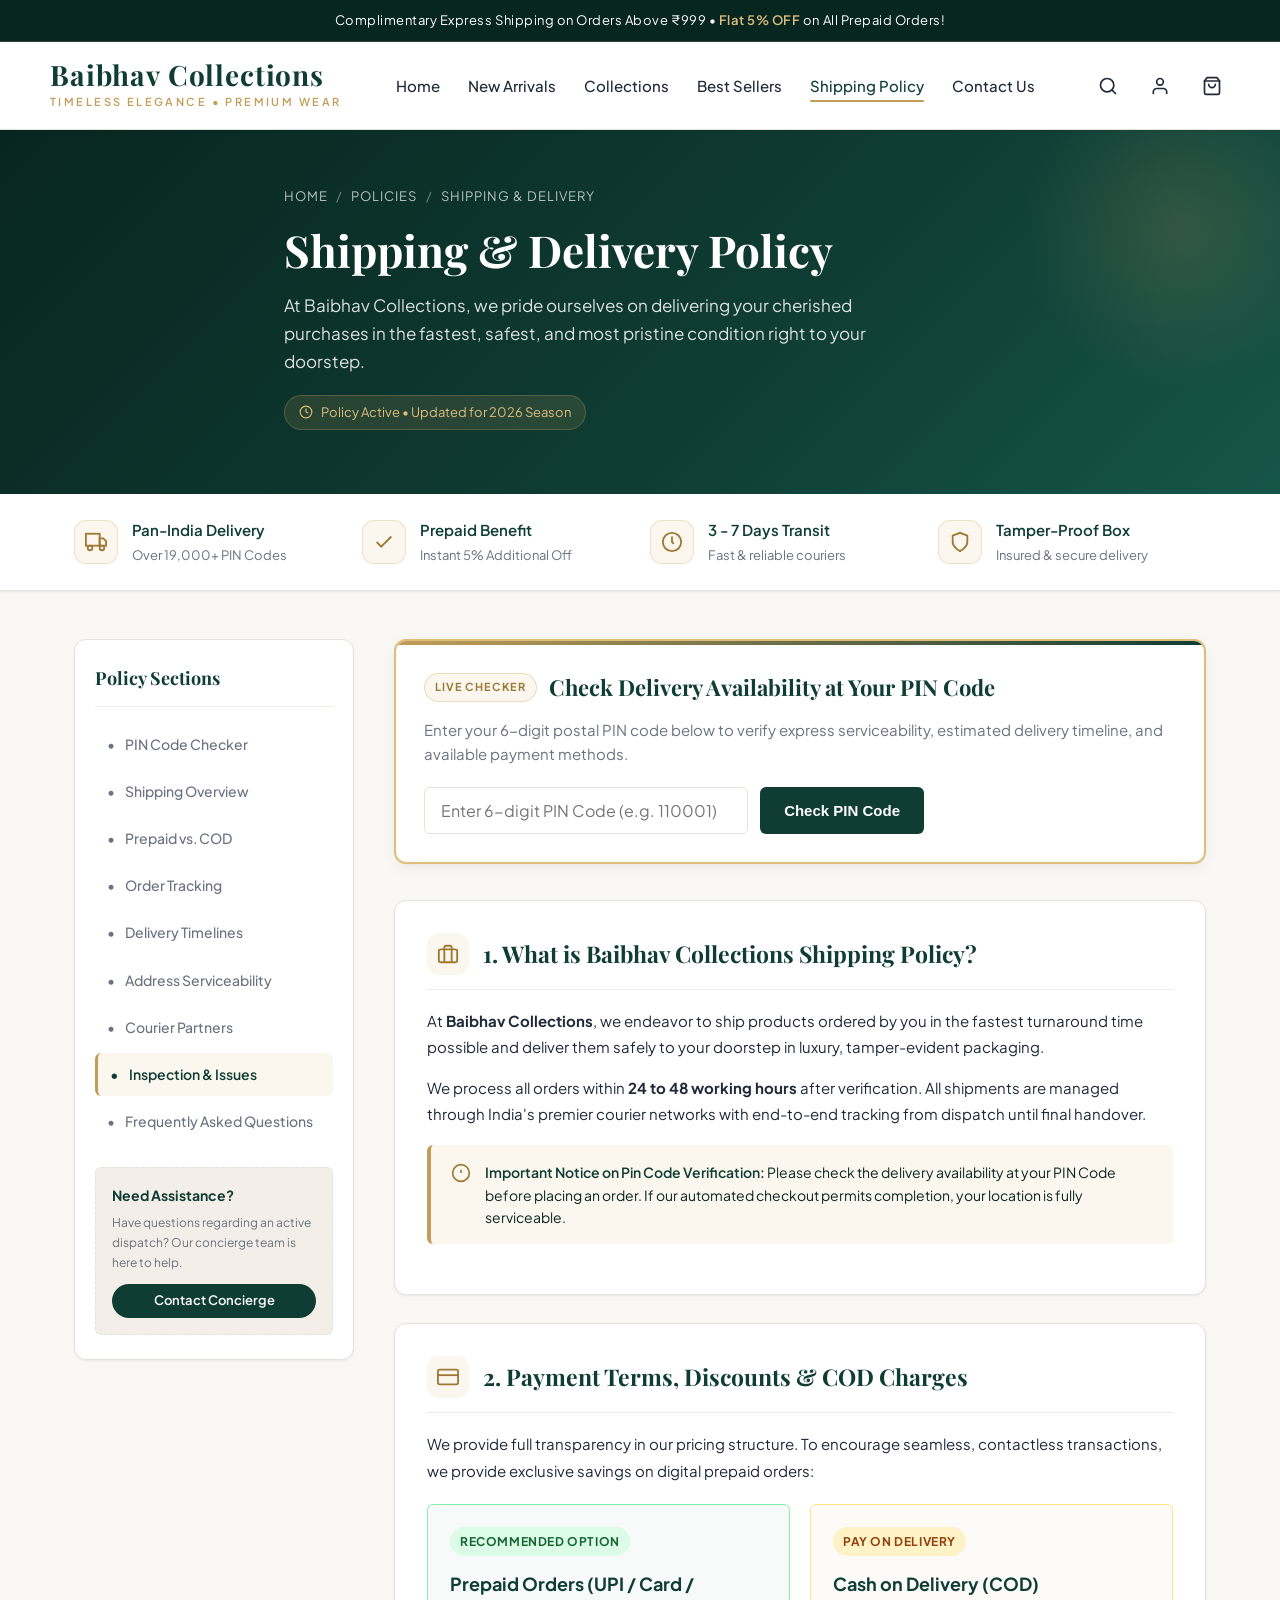
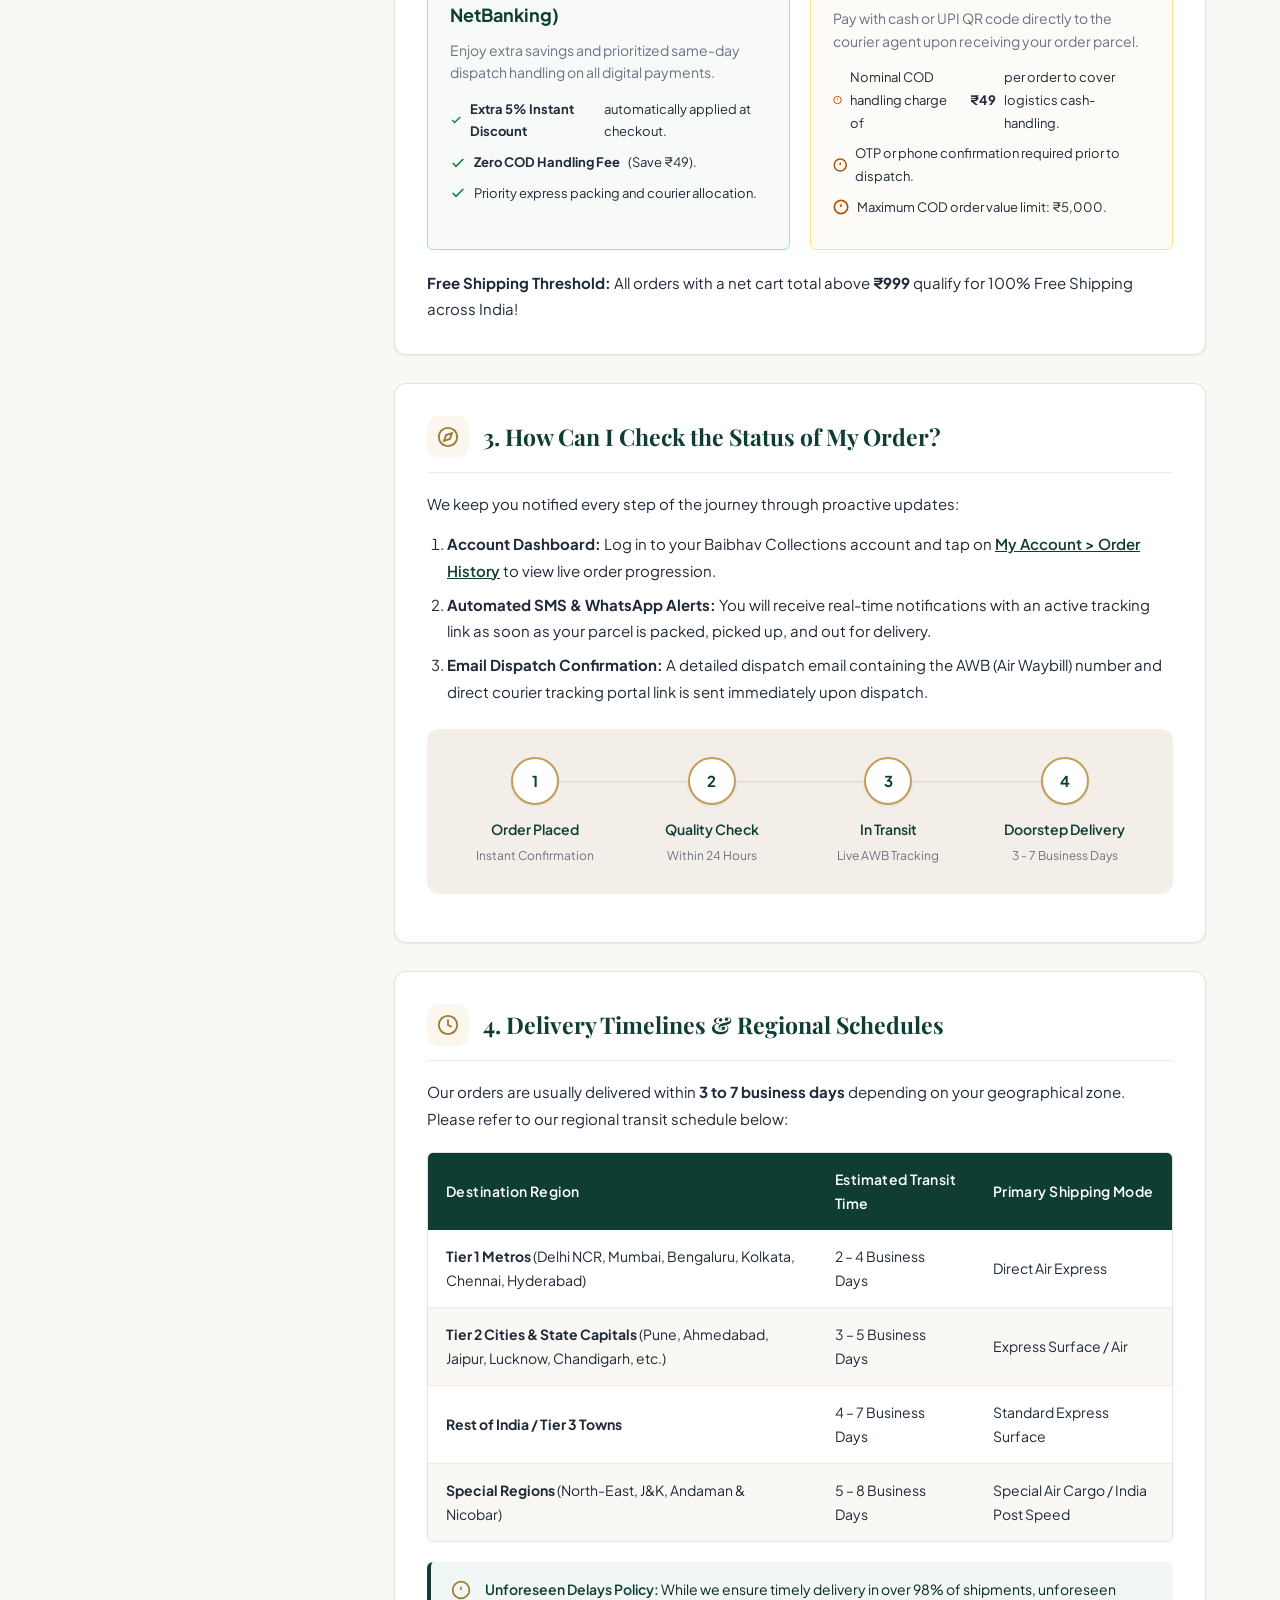
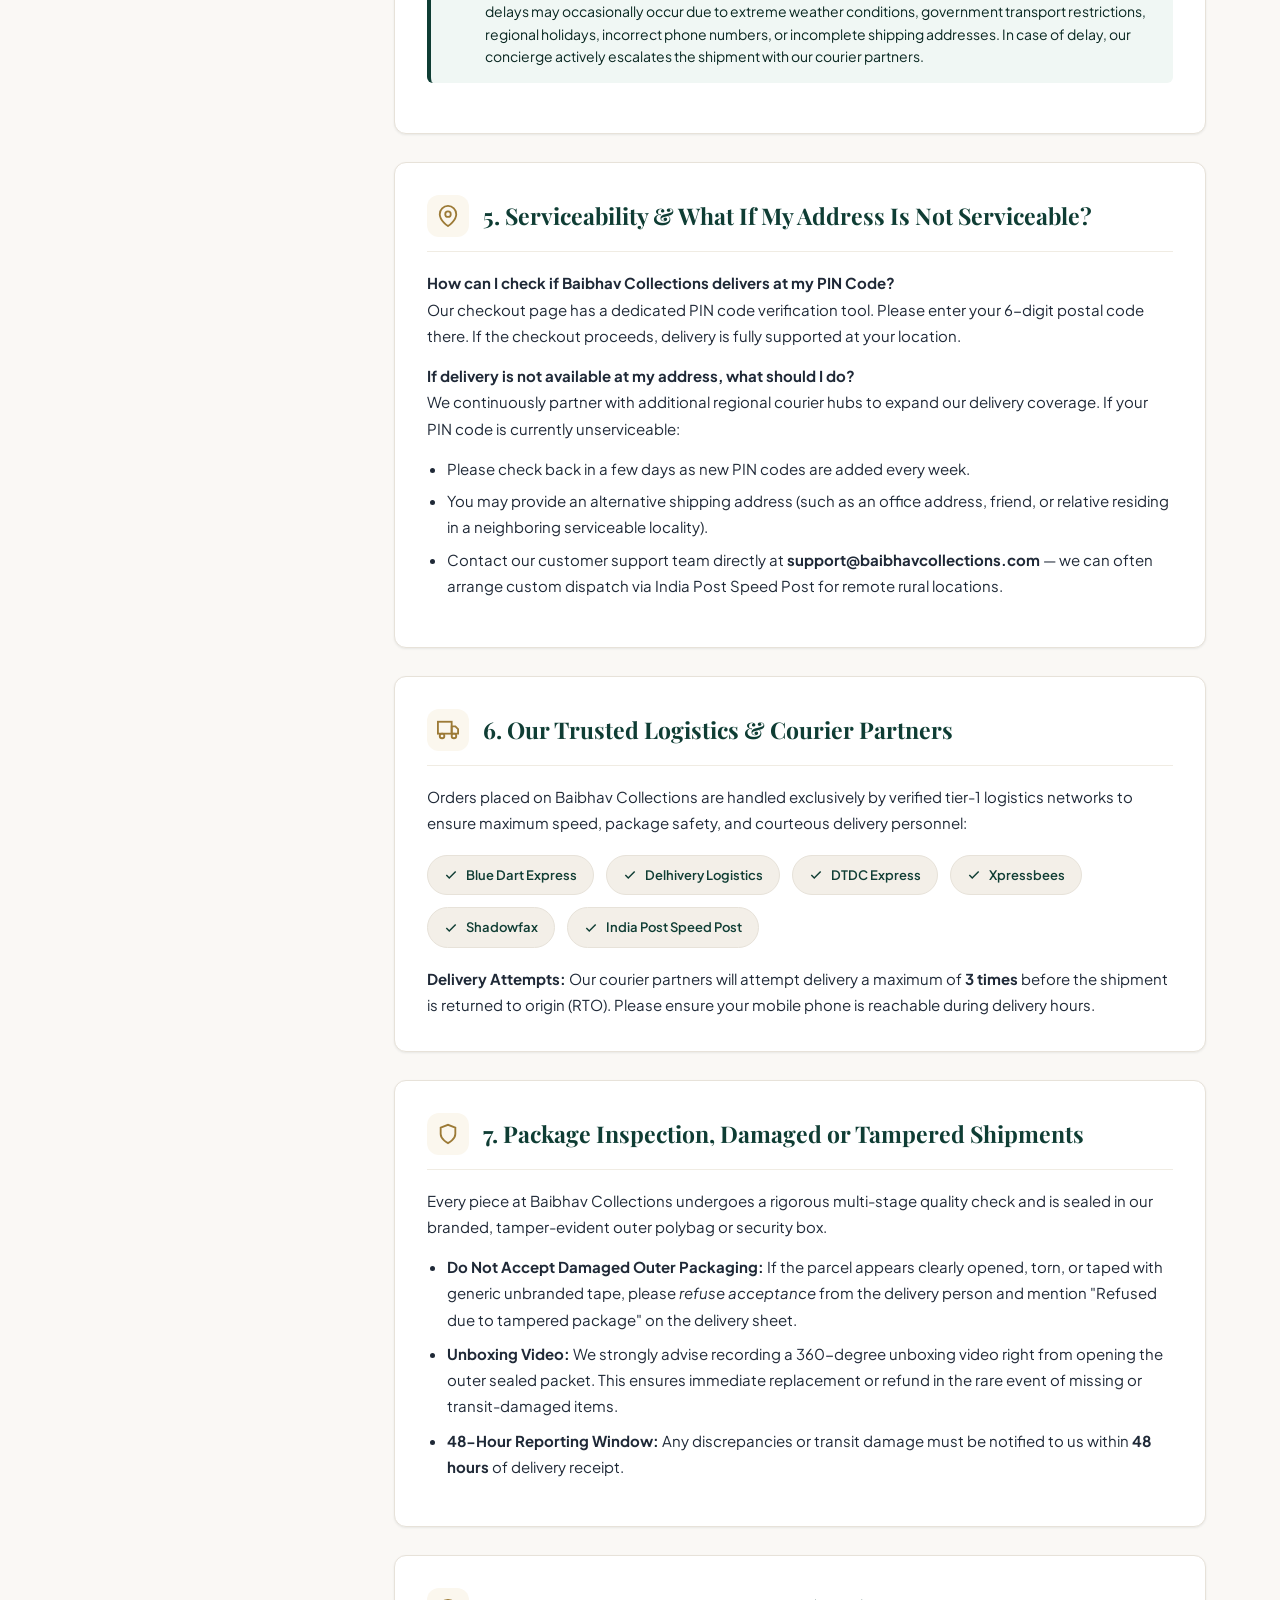
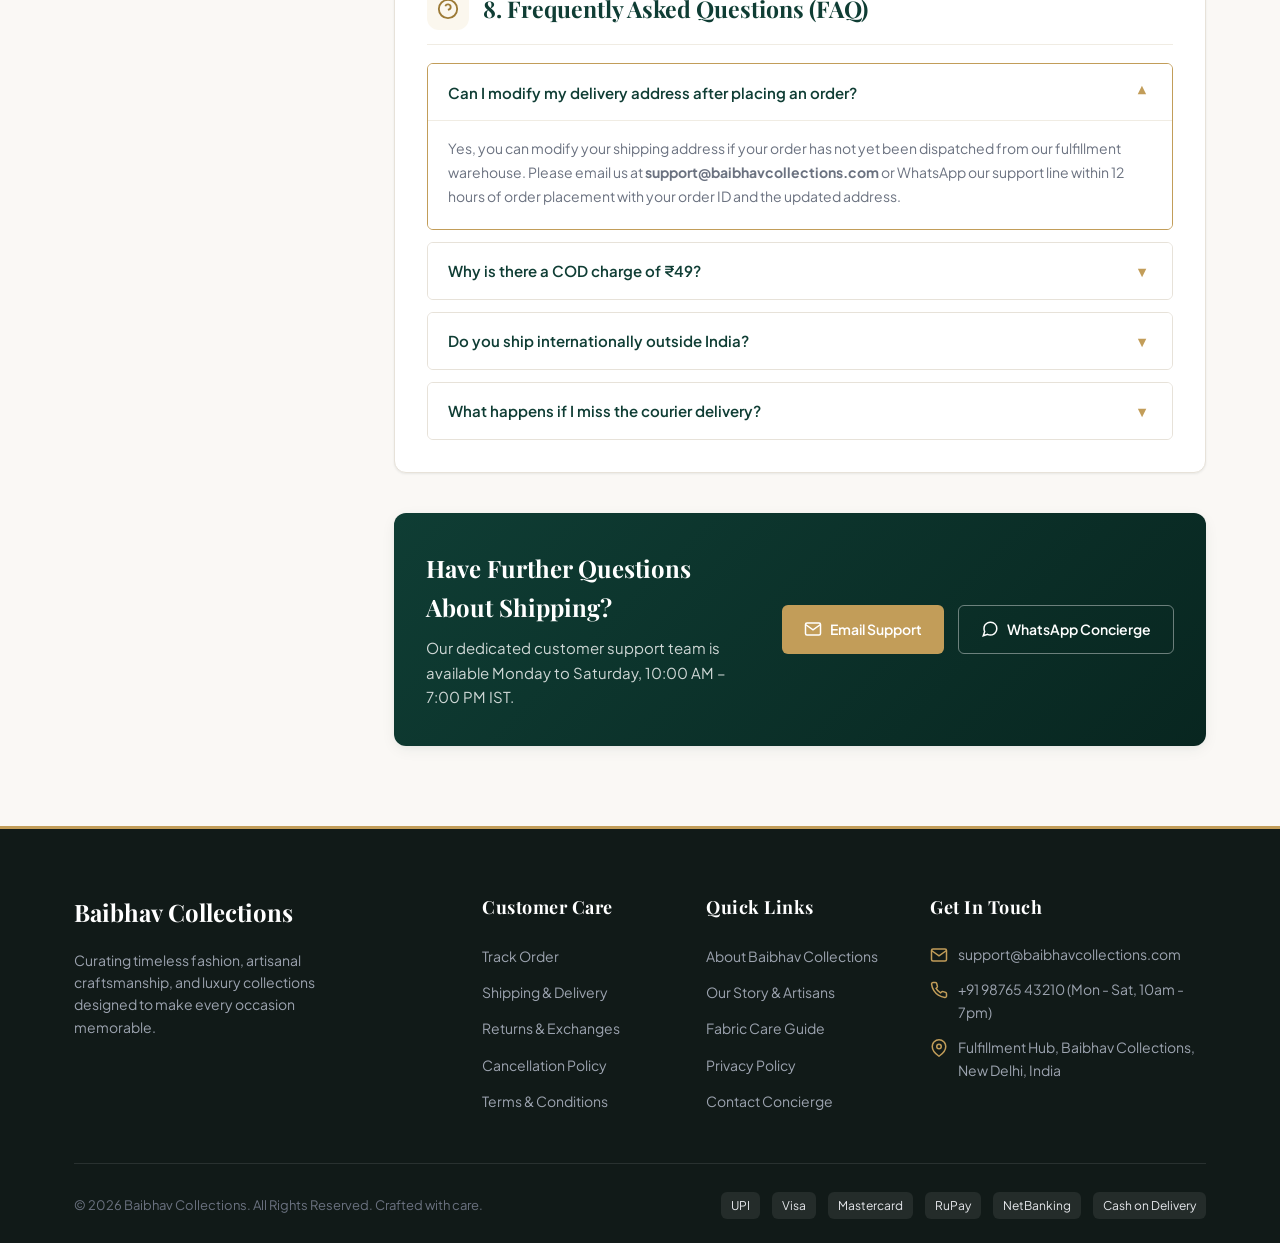
==== index.html @ 09810678 "Add Shipping and Delivery Policy page for Baibhav Collections" ====
<!DOCTYPE html>
<html lang="en">
<head>
  <meta charset="UTF-8">
  <meta name="viewport" content="width=device-width, initial-scale=1.0">
  <title>Shipping & Delivery Policy | Baibhav Collections</title>
  <meta name="description" content="Read Baibhav Collections Shipping and Delivery Policy. Learn about our delivery timelines, free shipping, prepaid discounts, COD terms, and live order tracking.">

  <!-- Google Fonts -->
  <link rel="preconnect" href="https://fonts.googleapis.com">
  <link rel="preconnect" href="https://fonts.gstatic.com" crossorigin>
  <link href="https://fonts.googleapis.com/css2?family=Playfair+Display:ital,wght@0,500;0,600;0,700;1,400&family=Plus+Jakarta+Sans:wght@300;400;500;600;700&display=swap" rel="stylesheet">

  <!-- Stylesheet -->
  <link rel="stylesheet" href="css/style.css">
</head>
<body>

  <!-- Top Announcement Bar -->
  <aside class="announcement-bar" aria-label="Store announcement">
    <p>Complimentary Express Shipping on Orders Above ₹999 &bull; <span class="highlight">Flat 5% OFF</span> on All Prepaid Orders!</p>
  </aside>

  <!-- Site Header -->
  <header class="site-header">
    <div class="container header-inner">
      <a href="index.html" class="brand-logo" aria-label="Baibhav Collections Home">
        <span class="brand-name">Baibhav Collections</span>
        <span class="brand-tagline">Timeless Elegance &bull; Premium Wear</span>
      </a>

      <nav class="main-nav" aria-label="Main Navigation">
        <a href="#" class="nav-link">Home</a>
        <a href="#" class="nav-link">New Arrivals</a>
        <a href="#" class="nav-link">Collections</a>
        <a href="#" class="nav-link">Best Sellers</a>
        <a href="#" class="nav-link active">Shipping Policy</a>
        <a href="#supportSection" class="nav-link">Contact Us</a>
      </nav>

      <div class="header-actions">
        <button class="action-btn" title="Search Collections" aria-label="Search">
          <svg width="20" height="20" viewBox="0 0 24 24" fill="none" stroke="currentColor" stroke-width="2" stroke-linecap="round" stroke-linejoin="round">
            <circle cx="11" cy="11" r="8"></circle>
            <line x1="21" y1="21" x2="16.65" y2="16.65"></line>
          </svg>
        </button>
        <button class="action-btn" title="User Account" aria-label="Account">
          <svg width="20" height="20" viewBox="0 0 24 24" fill="none" stroke="currentColor" stroke-width="2" stroke-linecap="round" stroke-linejoin="round">
            <path d="M20 21v-2a4 4 0 0 0-4-4H8a4 4 0 0 0-4 4v2"></path>
            <circle cx="12" cy="7" r="4"></circle>
          </svg>
        </button>
        <button class="action-btn" title="Shopping Cart" aria-label="Cart">
          <svg width="20" height="20" viewBox="0 0 24 24" fill="none" stroke="currentColor" stroke-width="2" stroke-linecap="round" stroke-linejoin="round">
            <path d="M6 2L3 6v14a2 2 0 0 0 2 2h14a2 2 0 0 0 2-2V6l-3-4z"></path>
            <line x1="3" y1="6" x2="21" y2="6"></line>
            <path d="M16 10a4 4 0 0 1-8 0"></path>
          </svg>
        </button>
      </div>
    </div>
  </header>

  <!-- Hero Banner -->
  <section class="policy-hero">
    <div class="container hero-content">
      <nav class="breadcrumbs" aria-label="Breadcrumb">
        <a href="#">Home</a>
        <span class="separator">/</span>
        <span>Policies</span>
        <span class="separator">/</span>
        <span>Shipping &amp; Delivery</span>
      </nav>
      <h1>Shipping &amp; Delivery Policy</h1>
      <p class="subtitle">At Baibhav Collections, we pride ourselves on delivering your cherished purchases in the fastest, safest, and most pristine condition right to your doorstep.</p>
      <div class="last-updated">
        <svg width="14" height="14" viewBox="0 0 24 24" fill="none" stroke="currentColor" stroke-width="2">
          <circle cx="12" cy="12" r="10"></circle>
          <polyline points="12 6 12 12 16 14"></polyline>
        </svg>
        <span>Policy Active &bull; Updated for 2026 Season</span>
      </div>
    </div>
  </section>

  <!-- Trust Badges Strip -->
  <section class="trust-strip">
    <div class="container trust-grid">
      <div class="trust-item">
        <div class="trust-icon-box">
          <svg width="22" height="22" viewBox="0 0 24 24" fill="none" stroke="currentColor" stroke-width="2">
            <rect x="1" y="3" width="15" height="13"></rect>
            <polygon points="16 8 20 8 23 11 23 16 16 16 16 8"></polygon>
            <circle cx="5.5" cy="18.5" r="2.5"></circle>
            <circle cx="18.5" cy="18.5" r="2.5"></circle>
          </svg>
        </div>
        <div class="trust-text">
          <h4>Pan-India Delivery</h4>
          <p>Over 19,000+ PIN Codes</p>
        </div>
      </div>

      <div class="trust-item">
        <div class="trust-icon-box">
          <svg width="22" height="22" viewBox="0 0 24 24" fill="none" stroke="currentColor" stroke-width="2">
            <polyline points="20 6 9 17 4 12"></polyline>
          </svg>
        </div>
        <div class="trust-text">
          <h4>Prepaid Benefit</h4>
          <p>Instant 5% Additional Off</p>
        </div>
      </div>

      <div class="trust-item">
        <div class="trust-icon-box">
          <svg width="22" height="22" viewBox="0 0 24 24" fill="none" stroke="currentColor" stroke-width="2">
            <circle cx="12" cy="12" r="10"></circle>
            <polyline points="12 6 12 12 14 14"></polyline>
          </svg>
        </div>
        <div class="trust-text">
          <h4>3 - 7 Days Transit</h4>
          <p>Fast &amp; reliable couriers</p>
        </div>
      </div>

      <div class="trust-item">
        <div class="trust-icon-box">
          <svg width="22" height="22" viewBox="0 0 24 24" fill="none" stroke="currentColor" stroke-width="2">
            <path d="M12 22s8-4 8-10V5l-8-3-8 3v7c0 6 8 10 8 10z"></path>
          </svg>
        </div>
        <div class="trust-text">
          <h4>Tamper-Proof Box</h4>
          <p>Insured &amp; secure delivery</p>
        </div>
      </div>
    </div>
  </section>

  <!-- Main Policy Section -->
  <main class="policy-main-section">
    <div class="container policy-layout">

      <!-- Sticky Table of Contents Sidebar -->
      <aside class="policy-sidebar" aria-label="Policy Navigation">
        <h3 class="sidebar-title">Policy Sections</h3>
        <nav class="sidebar-nav">
          <a href="#pincodeChecker" class="sidebar-link active">
            <span>&bull;</span> PIN Code Checker
          </a>
          <a href="#overview" class="sidebar-link">
            <span>&bull;</span> Shipping Overview
          </a>
          <a href="#prepaidVsCod" class="sidebar-link">
            <span>&bull;</span> Prepaid vs. COD
          </a>
          <a href="#trackingOrders" class="sidebar-link">
            <span>&bull;</span> Order Tracking
          </a>
          <a href="#deliveryTimelines" class="sidebar-link">
            <span>&bull;</span> Delivery Timelines
          </a>
          <a href="#serviceability" class="sidebar-link">
            <span>&bull;</span> Address Serviceability
          </a>
          <a href="#courierPartners" class="sidebar-link">
            <span>&bull;</span> Courier Partners
          </a>
          <a href="#damagesAndIssues" class="sidebar-link">
            <span>&bull;</span> Inspection &amp; Issues
          </a>
          <a href="#faqSection" class="sidebar-link">
            <span>&bull;</span> Frequently Asked Questions
          </a>
        </nav>

        <div class="sidebar-support-card">
          <h5>Need Assistance?</h5>
          <p>Have questions regarding an active dispatch? Our concierge team is here to help.</p>
          <a href="#supportSection" class="btn-support">Contact Concierge</a>
        </div>
      </aside>

      <!-- Main Policy Content -->
      <article class="policy-content-area">

        <!-- Interactive PIN Code Serviceability Box -->
        <section id="pincodeChecker" class="pincode-checker-card">
          <div class="checker-header">
            <span class="badge">Live Checker</span>
            <h3>Check Delivery Availability at Your PIN Code</h3>
          </div>
          <p class="description">Enter your 6-digit postal PIN code below to verify express serviceability, estimated delivery timeline, and available payment methods.</p>
          
          <form id="pincodeForm" class="pincode-form">
            <div class="pincode-input-wrapper">
              <input 
                type="text" 
                id="pincodeInput" 
                class="pincode-input" 
                placeholder="Enter 6-digit PIN Code (e.g. 110001)" 
                maxlength="6" 
                pattern="[0-9]{6}" 
                required
                aria-label="Postal PIN code"
              >
            </div>
            <button type="submit" class="btn-check-pin">Check PIN Code</button>
          </form>

          <div id="pincodeResult" class="pincode-result" role="status" aria-live="polite"></div>
        </section>

        <!-- 1. Shipping Overview -->
        <section id="overview" class="policy-card">
          <div class="policy-card-header">
            <div class="policy-card-icon">
              <svg width="22" height="22" viewBox="0 0 24 24" fill="none" stroke="currentColor" stroke-width="2">
                <rect x="2" y="7" width="20" height="14" rx="2" ry="2"></rect>
                <path d="M16 21V5a2 2 0 0 0-2-2h-4a2 2 0 0 0-2 2v16"></path>
              </svg>
            </div>
            <h2>1. What is Baibhav Collections Shipping Policy?</h2>
          </div>
          <div class="policy-text">
            <p>At <strong>Baibhav Collections</strong>, we endeavor to ship products ordered by you in the fastest turnaround time possible and deliver them safely to your doorstep in luxury, tamper-evident packaging.</p>
            <p>We process all orders within <strong>24 to 48 working hours</strong> after verification. All shipments are managed through India's premier courier networks with end-to-end tracking from dispatch until final handover.</p>
            
            <div class="note-callout accent">
              <div class="note-icon">
                <svg width="20" height="20" viewBox="0 0 24 24" fill="none" stroke="currentColor" stroke-width="2">
                  <circle cx="12" cy="12" r="10"></circle>
                  <line x1="12" y1="8" x2="12" y2="12"></line>
                  <line x1="12" y1="16" x2="12.01" y2="16"></line>
                </svg>
              </div>
              <div>
                <strong>Important Notice on Pin Code Verification:</strong>
                Please check the delivery availability at your PIN Code before placing an order. If our automated checkout permits completion, your location is fully serviceable.
              </div>
            </div>
          </div>
        </section>

        <!-- 2. Prepaid vs Cash on Delivery -->
        <section id="prepaidVsCod" class="policy-card">
          <div class="policy-card-header">
            <div class="policy-card-icon">
              <svg width="22" height="22" viewBox="0 0 24 24" fill="none" stroke="currentColor" stroke-width="2">
                <rect x="1" y="4" width="22" height="16" rx="2" ry="2"></rect>
                <line x1="1" y1="10" x2="23" y2="10"></line>
              </svg>
            </div>
            <h2>2. Payment Terms, Discounts &amp; COD Charges</h2>
          </div>
          <div class="policy-text">
            <p>We provide full transparency in our pricing structure. To encourage seamless, contactless transactions, we provide exclusive savings on digital prepaid orders:</p>

            <div class="payment-perks-grid">
              <div class="perk-card prepaid">
                <span class="perk-badge">Recommended Option</span>
                <h3>Prepaid Orders (UPI / Card / NetBanking)</h3>
                <p>Enjoy extra savings and prioritized same-day dispatch handling on all digital payments.</p>
                <ul>
                  <li>
                    <svg width="16" height="16" viewBox="0 0 24 24" fill="none" stroke="#15803d" stroke-width="2.5"><polyline points="20 6 9 17 4 12"></polyline></svg>
                    <strong>Extra 5% Instant Discount</strong> automatically applied at checkout.
                  </li>
                  <li>
                    <svg width="16" height="16" viewBox="0 0 24 24" fill="none" stroke="#15803d" stroke-width="2.5"><polyline points="20 6 9 17 4 12"></polyline></svg>
                    <strong>Zero COD Handling Fee</strong> (Save ₹49).
                  </li>
                  <li>
                    <svg width="16" height="16" viewBox="0 0 24 24" fill="none" stroke="#15803d" stroke-width="2.5"><polyline points="20 6 9 17 4 12"></polyline></svg>
                    Priority express packing and courier allocation.
                  </li>
                </ul>
              </div>

              <div class="perk-card cod">
                <span class="perk-badge">Pay on Delivery</span>
                <h3>Cash on Delivery (COD)</h3>
                <p>Pay with cash or UPI QR code directly to the courier agent upon receiving your order parcel.</p>
                <ul>
                  <li>
                    <svg width="16" height="16" viewBox="0 0 24 24" fill="none" stroke="#b45309" stroke-width="2.5"><circle cx="12" cy="12" r="10"></circle><line x1="12" y1="8" x2="12" y2="12"></line></svg>
                    Nominal COD handling charge of <strong>₹49</strong> per order to cover logistics cash-handling.
                  </li>
                  <li>
                    <svg width="16" height="16" viewBox="0 0 24 24" fill="none" stroke="#b45309" stroke-width="2.5"><circle cx="12" cy="12" r="10"></circle><line x1="12" y1="8" x2="12" y2="12"></line></svg>
                    OTP or phone confirmation required prior to dispatch.
                  </li>
                  <li>
                    <svg width="16" height="16" viewBox="0 0 24 24" fill="none" stroke="#b45309" stroke-width="2.5"><circle cx="12" cy="12" r="10"></circle><line x1="12" y1="8" x2="12" y2="12"></line></svg>
                    Maximum COD order value limit: ₹5,000.
                  </li>
                </ul>
              </div>
            </div>

            <p><strong>Free Shipping Threshold:</strong> All orders with a net cart total above <strong>₹999</strong> qualify for 100% Free Shipping across India!</p>
          </div>
        </section>

        <!-- 3. How to check Order Status -->
        <section id="trackingOrders" class="policy-card">
          <div class="policy-card-header">
            <div class="policy-card-icon">
              <svg width="22" height="22" viewBox="0 0 24 24" fill="none" stroke="currentColor" stroke-width="2">
                <circle cx="12" cy="12" r="10"></circle>
                <polygon points="16.24 7.76 14.12 14.12 7.76 16.24 9.88 9.88 16.24 7.76"></polygon>
              </svg>
            </div>
            <h2>3. How Can I Check the Status of My Order?</h2>
          </div>
          <div class="policy-text">
            <p>We keep you notified every step of the journey through proactive updates:</p>
            <ol style="margin-left: 20px; margin-bottom: 16px;">
              <li style="margin-bottom: 8px;"><strong>Account Dashboard:</strong> Log in to your Baibhav Collections account and tap on <a href="#" style="color: var(--color-primary); font-weight: 600; text-decoration: underline;">My Account &gt; Order History</a> to view live order progression.</li>
              <li style="margin-bottom: 8px;"><strong>Automated SMS &amp; WhatsApp Alerts:</strong> You will receive real-time notifications with an active tracking link as soon as your parcel is packed, picked up, and out for delivery.</li>
              <li style="margin-bottom: 8px;"><strong>Email Dispatch Confirmation:</strong> A detailed dispatch email containing the AWB (Air Waybill) number and direct courier tracking portal link is sent immediately upon dispatch.</li>
            </ol>

            <!-- Visual Timeline Tracker -->
            <div class="timeline-process-box">
              <div class="process-steps">
                <div class="process-step">
                  <div class="step-circle">1</div>
                  <div class="step-label">Order Placed</div>
                  <div class="step-time">Instant Confirmation</div>
                </div>
                <div class="process-step">
                  <div class="step-circle">2</div>
                  <div class="step-label">Quality Check</div>
                  <div class="step-time">Within 24 Hours</div>
                </div>
                <div class="process-step">
                  <div class="step-circle">3</div>
                  <div class="step-label">In Transit</div>
                  <div class="step-time">Live AWB Tracking</div>
                </div>
                <div class="process-step">
                  <div class="step-circle">4</div>
                  <div class="step-label">Doorstep Delivery</div>
                  <div class="step-time">3 - 7 Business Days</div>
                </div>
              </div>
            </div>
          </div>
        </section>

        <!-- 4. Delivery Timelines & Estimates -->
        <section id="deliveryTimelines" class="policy-card">
          <div class="policy-card-header">
            <div class="policy-card-icon">
              <svg width="22" height="22" viewBox="0 0 24 24" fill="none" stroke="currentColor" stroke-width="2">
                <circle cx="12" cy="12" r="10"></circle>
                <polyline points="12 6 12 12 16 14"></polyline>
              </svg>
            </div>
            <h2>4. Delivery Timelines &amp; Regional Schedules</h2>
          </div>
          <div class="policy-text">
            <p>Our orders are usually delivered within <strong>3 to 7 business days</strong> depending on your geographical zone. Please refer to our regional transit schedule below:</p>

            <div class="delivery-table-wrapper">
              <table class="delivery-table">
                <thead>
                  <tr>
                    <th>Destination Region</th>
                    <th>Estimated Transit Time</th>
                    <th>Primary Shipping Mode</th>
                  </tr>
                </thead>
                <tbody>
                  <tr>
                    <td><strong>Tier 1 Metros</strong> (Delhi NCR, Mumbai, Bengaluru, Kolkata, Chennai, Hyderabad)</td>
                    <td>2 &ndash; 4 Business Days</td>
                    <td>Direct Air Express</td>
                  </tr>
                  <tr>
                    <td><strong>Tier 2 Cities &amp; State Capitals</strong> (Pune, Ahmedabad, Jaipur, Lucknow, Chandigarh, etc.)</td>
                    <td>3 &ndash; 5 Business Days</td>
                    <td>Express Surface / Air</td>
                  </tr>
                  <tr>
                    <td><strong>Rest of India / Tier 3 Towns</strong></td>
                    <td>4 &ndash; 7 Business Days</td>
                    <td>Standard Express Surface</td>
                  </tr>
                  <tr>
                    <td><strong>Special Regions</strong> (North-East, J&amp;K, Andaman &amp; Nicobar)</td>
                    <td>5 &ndash; 8 Business Days</td>
                    <td>Special Air Cargo / India Post Speed</td>
                  </tr>
                </tbody>
              </table>
            </div>

            <div class="note-callout highlight">
              <div class="note-icon">
                <svg width="20" height="20" viewBox="0 0 24 24" fill="none" stroke="currentColor" stroke-width="2">
                  <circle cx="12" cy="12" r="10"></circle>
                  <line x1="12" y1="8" x2="12" y2="12"></line>
                  <line x1="12" y1="16" x2="12.01" y2="16"></line>
                </svg>
              </div>
              <div>
                <strong>Unforeseen Delays Policy:</strong>
                While we ensure timely delivery in over 98% of shipments, unforeseen delays may occasionally occur due to extreme weather conditions, government transport restrictions, regional holidays, incorrect phone numbers, or incomplete shipping addresses. In case of delay, our concierge actively escalates the shipment with our courier partners.
              </div>
            </div>
          </div>
        </section>

        <!-- 5. Address Serviceability & Unserviceable PIN Codes -->
        <section id="serviceability" class="policy-card">
          <div class="policy-card-header">
            <div class="policy-card-icon">
              <svg width="22" height="22" viewBox="0 0 24 24" fill="none" stroke="currentColor" stroke-width="2">
                <path d="M21 10c0 7-9 13-9 13s-9-6-9-13a9 9 0 0 1 18 0z"></path>
                <circle cx="12" cy="10" r="3"></circle>
              </svg>
            </div>
            <h2>5. Serviceability &amp; What If My Address Is Not Serviceable?</h2>
          </div>
          <div class="policy-text">
            <p><strong>How can I check if Baibhav Collections delivers at my PIN Code?</strong><br>
            Our checkout page has a dedicated PIN code verification tool. Please enter your 6-digit postal code there. If the checkout proceeds, delivery is fully supported at your location.</p>
            
            <p><strong>If delivery is not available at my address, what should I do?</strong><br>
            We continuously partner with additional regional courier hubs to expand our delivery coverage. If your PIN code is currently unserviceable:</p>
            <ul style="margin-left: 20px; margin-bottom: 16px;">
              <li style="margin-bottom: 6px;">Please check back in a few days as new PIN codes are added every week.</li>
              <li style="margin-bottom: 6px;">You may provide an alternative shipping address (such as an office address, friend, or relative residing in a neighboring serviceable locality).</li>
              <li style="margin-bottom: 6px;">Contact our customer support team directly at <strong>support@baibhavcollections.com</strong> &mdash; we can often arrange custom dispatch via India Post Speed Post for remote rural locations.</li>
            </ul>
          </div>
        </section>

        <!-- 6. Courier Partners -->
        <section id="courierPartners" class="policy-card">
          <div class="policy-card-header">
            <div class="policy-card-icon">
              <svg width="22" height="22" viewBox="0 0 24 24" fill="none" stroke="currentColor" stroke-width="2">
                <rect x="1" y="3" width="15" height="13"></rect>
                <polygon points="16 8 20 8 23 11 23 16 16 16 16 8"></polygon>
                <circle cx="5.5" cy="18.5" r="2.5"></circle>
                <circle cx="18.5" cy="18.5" r="2.5"></circle>
              </svg>
            </div>
            <h2>6. Our Trusted Logistics &amp; Courier Partners</h2>
          </div>
          <div class="policy-text">
            <p>Orders placed on Baibhav Collections are handled exclusively by verified tier-1 logistics networks to ensure maximum speed, package safety, and courteous delivery personnel:</p>

            <div class="partners-badge-list">
              <span class="partner-tag">
                <svg width="14" height="14" viewBox="0 0 24 24" fill="none" stroke="currentColor" stroke-width="2.5"><polyline points="20 6 9 17 4 12"></polyline></svg>
                Blue Dart Express
              </span>
              <span class="partner-tag">
                <svg width="14" height="14" viewBox="0 0 24 24" fill="none" stroke="currentColor" stroke-width="2.5"><polyline points="20 6 9 17 4 12"></polyline></svg>
                Delhivery Logistics
              </span>
              <span class="partner-tag">
                <svg width="14" height="14" viewBox="0 0 24 24" fill="none" stroke="currentColor" stroke-width="2.5"><polyline points="20 6 9 17 4 12"></polyline></svg>
                DTDC Express
              </span>
              <span class="partner-tag">
                <svg width="14" height="14" viewBox="0 0 24 24" fill="none" stroke="currentColor" stroke-width="2.5"><polyline points="20 6 9 17 4 12"></polyline></svg>
                Xpressbees
              </span>
              <span class="partner-tag">
                <svg width="14" height="14" viewBox="0 0 24 24" fill="none" stroke="currentColor" stroke-width="2.5"><polyline points="20 6 9 17 4 12"></polyline></svg>
                Shadowfax
              </span>
              <span class="partner-tag">
                <svg width="14" height="14" viewBox="0 0 24 24" fill="none" stroke="currentColor" stroke-width="2.5"><polyline points="20 6 9 17 4 12"></polyline></svg>
                India Post Speed Post
              </span>
            </div>

            <p><strong>Delivery Attempts:</strong> Our courier partners will attempt delivery a maximum of <strong>3 times</strong> before the shipment is returned to origin (RTO). Please ensure your mobile phone is reachable during delivery hours.</p>
          </div>
        </section>

        <!-- 7. Inspection, Damaged or Tampered Parcels -->
        <section id="damagesAndIssues" class="policy-card">
          <div class="policy-card-header">
            <div class="policy-card-icon">
              <svg width="22" height="22" viewBox="0 0 24 24" fill="none" stroke="currentColor" stroke-width="2">
                <path d="M12 22s8-4 8-10V5l-8-3-8 3v7c0 6 8 10 8 10z"></path>
              </svg>
            </div>
            <h2>7. Package Inspection, Damaged or Tampered Shipments</h2>
          </div>
          <div class="policy-text">
            <p>Every piece at Baibhav Collections undergoes a rigorous multi-stage quality check and is sealed in our branded, tamper-evident outer polybag or security box.</p>
            <ul style="margin-left: 20px; margin-bottom: 14px;">
              <li style="margin-bottom: 8px;"><strong>Do Not Accept Damaged Outer Packaging:</strong> If the parcel appears clearly opened, torn, or taped with generic unbranded tape, please <em>refuse acceptance</em> from the delivery person and mention "Refused due to tampered package" on the delivery sheet.</li>
              <li style="margin-bottom: 8px;"><strong>Unboxing Video:</strong> We strongly advise recording a 360-degree unboxing video right from opening the outer sealed packet. This ensures immediate replacement or refund in the rare event of missing or transit-damaged items.</li>
              <li style="margin-bottom: 8px;"><strong>48-Hour Reporting Window:</strong> Any discrepancies or transit damage must be notified to us within <strong>48 hours</strong> of delivery receipt.</li>
            </ul>
          </div>
        </section>

        <!-- 8. Frequently Asked Questions (FAQ) -->
        <section id="faqSection" class="policy-card">
          <div class="policy-card-header">
            <div class="policy-card-icon">
              <svg width="22" height="22" viewBox="0 0 24 24" fill="none" stroke="currentColor" stroke-width="2">
                <circle cx="12" cy="12" r="10"></circle>
                <path d="M9.09 9a3 3 0 0 1 5.83 1c0 2-3 3-3 3"></path>
                <line x1="12" y1="17" x2="12.01" y2="17"></line>
              </svg>
            </div>
            <h2>8. Frequently Asked Questions (FAQ)</h2>
          </div>
          
          <div class="faq-accordion">
            <div class="accordion-item active">
              <button class="accordion-header" type="button">
                <span>Can I modify my delivery address after placing an order?</span>
                <span class="accordion-icon">&#9662;</span>
              </button>
              <div class="accordion-body" style="max-height: 200px;">
                <div class="accordion-inner">
                  Yes, you can modify your shipping address if your order has not yet been dispatched from our fulfillment warehouse. Please email us at <strong>support@baibhavcollections.com</strong> or WhatsApp our support line within 12 hours of order placement with your order ID and the updated address.
                </div>
              </div>
            </div>

            <div class="accordion-item">
              <button class="accordion-header" type="button">
                <span>Why is there a COD charge of ₹49?</span>
                <span class="accordion-icon">&#9662;</span>
              </button>
              <div class="accordion-body">
                <div class="accordion-inner">
                  Cash on Delivery incurs higher handling fees, cash management overheads, and reverse insurance from our courier partners. We recommend choosing Prepaid payment to enjoy 100% waiver of this charge plus an additional <strong>5% instant discount</strong>!
                </div>
              </div>
            </div>

            <div class="accordion-item">
              <button class="accordion-header" type="button">
                <span>Do you ship internationally outside India?</span>
                <span class="accordion-icon">&#9662;</span>
              </button>
              <div class="accordion-body">
                <div class="accordion-inner">
                  Currently, we ship across all 28 states and 8 union territories within India. For custom international orders (USA, UK, UAE, Canada), please reach out to our concierge desk for tailored shipping rates and transit timelines.
                </div>
              </div>
            </div>

            <div class="accordion-item">
              <button class="accordion-header" type="button">
                <span>What happens if I miss the courier delivery?</span>
                <span class="accordion-icon">&#9662;</span>
              </button>
              <div class="accordion-body">
                <div class="accordion-inner">
                  Our delivery partners make up to three consecutive delivery attempts. You will also receive an SMS/call from the courier executive. You can reschedule the delivery time or date via the tracking link received on SMS.
                </div>
              </div>
            </div>
          </div>
        </section>

        <!-- Customer Concierge Support Banner -->
        <section id="supportSection" class="support-banner-card">
          <div class="support-banner-text">
            <h3>Have Further Questions About Shipping?</h3>
            <p>Our dedicated customer support team is available Monday to Saturday, 10:00 AM &ndash; 7:00 PM IST.</p>
          </div>
          <div class="support-actions">
            <a href="mailto:support@baibhavcollections.com" class="btn-contact-primary">
              <svg width="18" height="18" viewBox="0 0 24 24" fill="none" stroke="currentColor" stroke-width="2">
                <path d="M4 4h16c1.1 0 2 .9 2 2v12c0 1.1-.9 2-2 2H4c-1.1 0-2-.9-2-2V6c0-1.1.9-2 2-2z"></path>
                <polyline points="22,6 12,13 2,6"></polyline>
              </svg>
              Email Support
            </a>
            <a href="https://wa.me/919999999999" class="btn-contact-outline" target="_blank" rel="noopener">
              <svg width="18" height="18" viewBox="0 0 24 24" fill="none" stroke="currentColor" stroke-width="2">
                <path d="M21 11.5a8.38 8.38 0 0 1-.9 3.8 8.5 8.5 0 0 1-7.6 4.7 8.38 8.38 0 0 1-3.8-.9L3 21l1.9-5.7a8.38 8.38 0 0 1-.9-3.8 8.5 8.5 0 0 1 4.7-7.6 8.38 8.38 0 0 1 3.8-.9h.5a8.48 8.48 0 0 1 8 8v.5z"></path>
              </svg>
              WhatsApp Concierge
            </a>
          </div>
        </section>

      </article>
    </div>
  </main>

  <!-- Site Footer -->
  <footer class="site-footer">
    <div class="container">
      <div class="footer-top">
        <div class="footer-col brand-col">
          <span class="brand-name" style="font-family: var(--font-serif); font-size: 1.5rem; font-weight: 700; color: #fff;">Baibhav Collections</span>
          <p>Curating timeless fashion, artisanal craftsmanship, and luxury collections designed to make every occasion memorable.</p>
        </div>

        <div class="footer-col">
          <h4>Customer Care</h4>
          <ul class="footer-links">
            <li><a href="#pincodeChecker">Track Order</a></li>
            <li><a href="index.html">Shipping &amp; Delivery</a></li>
            <li><a href="#">Returns &amp; Exchanges</a></li>
            <li><a href="#">Cancellation Policy</a></li>
            <li><a href="#">Terms &amp; Conditions</a></li>
          </ul>
        </div>

        <div class="footer-col">
          <h4>Quick Links</h4>
          <ul class="footer-links">
            <li><a href="#">About Baibhav Collections</a></li>
            <li><a href="#">Our Story &amp; Artisans</a></li>
            <li><a href="#">Fabric Care Guide</a></li>
            <li><a href="#">Privacy Policy</a></li>
            <li><a href="#supportSection">Contact Concierge</a></li>
          </ul>
        </div>

        <div class="footer-col">
          <h4>Get In Touch</h4>
          <ul class="contact-info-list">
            <li>
              <svg width="18" height="18" viewBox="0 0 24 24" fill="none" stroke="currentColor" stroke-width="2">
                <path d="M4 4h16c1.1 0 2 .9 2 2v12c0 1.1-.9 2-2 2H4c-1.1 0-2-.9-2-2V6c0-1.1.9-2 2-2z"></path>
                <polyline points="22,6 12,13 2,6"></polyline>
              </svg>
              <span>support@baibhavcollections.com</span>
            </li>
            <li>
              <svg width="18" height="18" viewBox="0 0 24 24" fill="none" stroke="currentColor" stroke-width="2">
                <path d="M22 16.92v3a2 2 0 0 1-2.18 2 19.79 19.79 0 0 1-8.63-3.07 19.5 19.5 0 0 1-6-6 19.79 19.79 0 0 1-3.07-8.67A2 2 0 0 1 4.11 2h3a2 2 0 0 1 2 1.72 12.84 12.84 0 0 0 .7 2.81 2 2 0 0 1-.45 2.11L8.09 9.91a16 16 0 0 0 6 6l1.27-1.27a2 2 0 0 1 2.11-.45 12.84 12.84 0 0 0 2.81.7A2 2 0 0 1 22 16.92z"></path>
              </svg>
              <span>+91 98765 43210 (Mon - Sat, 10am - 7pm)</span>
            </li>
            <li>
              <svg width="18" height="18" viewBox="0 0 24 24" fill="none" stroke="currentColor" stroke-width="2">
                <path d="M21 10c0 7-9 13-9 13s-9-6-9-13a9 9 0 0 1 18 0z"></path>
                <circle cx="12" cy="10" r="3"></circle>
              </svg>
              <span>Fulfillment Hub, Baibhav Collections, New Delhi, India</span>
            </li>
          </ul>
        </div>
      </div>

      <div class="footer-bottom">
        <p>&copy; 2026 Baibhav Collections. All Rights Reserved. Crafted with care.</p>
        <div class="payment-badges">
          <span class="payment-pill">UPI</span>
          <span class="payment-pill">Visa</span>
          <span class="payment-pill">Mastercard</span>
          <span class="payment-pill">RuPay</span>
          <span class="payment-pill">NetBanking</span>
          <span class="payment-pill">Cash on Delivery</span>
        </div>
      </div>
    </div>
  </footer>

  <!-- Scripts -->
  <script src="js/script.js"></script>
</body>
</html>
---- css/style.css ----
:root {
  /* Brand Color Palette - Deep Royal Emerald & Artisan Gold */
  --color-primary: #0f3d34;
  --color-primary-dark: #082620;
  --color-primary-light: #165649;
  --color-primary-rgb: 15, 61, 52;

  --color-accent: #c29d59;
  --color-accent-light: #dfbe7d;
  --color-accent-soft: #fbf7ee;
  --color-accent-dark: #9c7a36;

  --color-bg-main: #faf8f5;
  --color-bg-card: #ffffff;
  --color-bg-subtle: #f3efe8;
  --color-bg-highlight: #f0f7f4;

  --color-text-main: #1f2937;
  --color-text-muted: #6b7280;
  --color-text-light: #9ca3af;
  --color-border: #e7e2d9;
  --color-border-subtle: #f0ece3;

  --color-success: #15803d;
  --color-success-bg: #dcfce7;
  --color-warning: #b45309;
  --color-warning-bg: #fef3c7;
  --color-info: #1d4ed8;
  --color-info-bg: #dbeafe;

  --font-serif: 'Playfair Display', Georgia, serif;
  --font-sans: 'Plus Jakarta Sans', -apple-system, BlinkMacSystemFont, 'Segoe UI', Roboto, sans-serif;

  --shadow-sm: 0 1px 3px rgba(15, 61, 52, 0.05), 0 1px 2px rgba(0, 0, 0, 0.03);
  --shadow-md: 0 4px 16px -2px rgba(15, 61, 52, 0.08), 0 2px 6px -1px rgba(0, 0, 0, 0.04);
  --shadow-lg: 0 12px 32px -4px rgba(15, 61, 52, 0.12), 0 4px 12px -2px rgba(0, 0, 0, 0.05);

  --radius-sm: 6px;
  --radius-md: 12px;
  --radius-lg: 18px;
  --radius-full: 9999px;

  --transition-fast: 0.2s ease;
  --transition-normal: 0.3s ease;
}

/* Reset & Base */
*, *::before, *::after {
  box-sizing: border-box;
  margin: 0;
  padding: 0;
}

html {
  scroll-behavior: smooth;
  font-size: 16px;
}

body {
  font-family: var(--font-sans);
  background-color: var(--color-bg-main);
  color: var(--color-text-main);
  line-height: 1.65;
  -webkit-font-smoothing: antialiased;
  -moz-osx-font-smoothing: grayscale;
}

a {
  color: inherit;
  text-decoration: none;
  transition: color var(--transition-fast);
}

img {
  max-width: 100%;
  display: block;
}

/* Container */
.container {
  width: 100%;
  max-width: 1180px;
  margin: 0 auto;
  padding: 0 24px;
}

/* Top Announcement Bar */
.announcement-bar {
  background: var(--color-primary-dark);
  color: #fff;
  font-size: 0.8125rem;
  letter-spacing: 0.04em;
  padding: 10px 16px;
  text-align: center;
  border-bottom: 1px solid rgba(194, 157, 89, 0.25);
}

.announcement-bar span.highlight {
  color: var(--color-accent-light);
  font-weight: 600;
}

/* Header & Navigation */
.site-header {
  background: #ffffff;
  border-bottom: 1px solid var(--color-border);
  position: sticky;
  top: 0;
  z-index: 100;
  box-shadow: var(--shadow-sm);
}

.header-inner {
  display: flex;
  align-items: center;
  justify-content: space-between;
  padding: 18px 0;
}

.brand-logo {
  display: flex;
  flex-direction: column;
  align-items: flex-start;
}

.brand-logo .brand-name {
  font-family: var(--font-serif);
  font-size: 1.75rem;
  font-weight: 700;
  letter-spacing: 0.03em;
  color: var(--color-primary);
  line-height: 1.1;
}

.brand-logo .brand-tagline {
  font-size: 0.6875rem;
  letter-spacing: 0.22em;
  text-transform: uppercase;
  color: var(--color-accent);
  font-weight: 600;
  margin-top: 2px;
}

.main-nav {
  display: flex;
  align-items: center;
  gap: 28px;
}

.nav-link {
  font-size: 0.9375rem;
  font-weight: 500;
  color: var(--color-text-main);
  position: relative;
  padding: 4px 0;
}

.nav-link:hover,
.nav-link.active {
  color: var(--color-primary);
}

.nav-link.active::after {
  content: '';
  position: absolute;
  bottom: 0;
  left: 0;
  width: 100%;
  height: 2px;
  background: var(--color-accent);
  border-radius: 2px;
}

.header-actions {
  display: flex;
  align-items: center;
  gap: 16px;
}

.action-btn {
  background: transparent;
  border: none;
  cursor: pointer;
  color: var(--color-text-main);
  padding: 8px;
  border-radius: var(--radius-sm);
  display: flex;
  align-items: center;
  justify-content: center;
  transition: all var(--transition-fast);
}

.action-btn:hover {
  color: var(--color-primary);
  background: var(--color-bg-subtle);
}

/* Page Hero Section */
.policy-hero {
  background: linear-gradient(135deg, var(--color-primary-dark) 0%, var(--color-primary) 60%, var(--color-primary-light) 100%);
  color: #ffffff;
  padding: 56px 0 64px;
  position: relative;
  overflow: hidden;
}

.policy-hero::before {
  content: '';
  position: absolute;
  top: -60px;
  right: -60px;
  width: 320px;
  height: 320px;
  border-radius: 50%;
  background: radial-gradient(circle, rgba(194, 157, 89, 0.18) 0%, rgba(194, 157, 89, 0) 70%);
  pointer-events: none;
}

.hero-content {
  max-width: 760px;
  position: relative;
  z-index: 2;
}

.breadcrumbs {
  display: flex;
  align-items: center;
  gap: 8px;
  font-size: 0.8125rem;
  color: rgba(255, 255, 255, 0.7);
  margin-bottom: 16px;
  text-transform: uppercase;
  letter-spacing: 0.08em;
}

.breadcrumbs a:hover {
  color: var(--color-accent-light);
}

.breadcrumbs .separator {
  color: rgba(255, 255, 255, 0.4);
}

.policy-hero h1 {
  font-family: var(--font-serif);
  font-size: 2.75rem;
  font-weight: 700;
  line-height: 1.2;
  margin-bottom: 14px;
  color: #ffffff;
}

.policy-hero p.subtitle {
  font-size: 1.0625rem;
  color: rgba(255, 255, 255, 0.85);
  max-width: 620px;
  font-weight: 400;
}

.last-updated {
  display: inline-flex;
  align-items: center;
  gap: 8px;
  margin-top: 20px;
  font-size: 0.8125rem;
  color: var(--color-accent-light);
  background: rgba(194, 157, 89, 0.15);
  padding: 6px 14px;
  border-radius: var(--radius-full);
  border: 1px solid rgba(194, 157, 89, 0.3);
}

/* Trust Badges Strip */
.trust-strip {
  background: #ffffff;
  border-bottom: 1px solid var(--color-border);
  padding: 24px 0;
  box-shadow: var(--shadow-sm);
}

.trust-grid {
  display: grid;
  grid-template-columns: repeat(4, 1fr);
  gap: 20px;
}

.trust-item {
  display: flex;
  align-items: center;
  gap: 14px;
}

.trust-icon-box {
  width: 44px;
  height: 44px;
  border-radius: var(--radius-md);
  background: var(--color-accent-soft);
  color: var(--color-accent-dark);
  display: flex;
  align-items: center;
  justify-content: center;
  flex-shrink: 0;
  border: 1px solid rgba(194, 157, 89, 0.25);
}

.trust-text h4 {
  font-size: 0.9375rem;
  font-weight: 600;
  color: var(--color-primary);
  margin-bottom: 2px;
}

.trust-text p {
  font-size: 0.8125rem;
  color: var(--color-text-muted);
}

/* Main Layout */
.policy-main-section {
  padding: 48px 0 80px;
}

.policy-layout {
  display: grid;
  grid-template-columns: 280px 1fr;
  gap: 40px;
  align-items: start;
}

/* Sticky Sidebar */
.policy-sidebar {
  position: sticky;
  top: 96px;
  background: #ffffff;
  border: 1px solid var(--color-border);
  border-radius: var(--radius-md);
  padding: 24px 20px;
  box-shadow: var(--shadow-sm);
}

.sidebar-title {
  font-family: var(--font-serif);
  font-size: 1.125rem;
  font-weight: 700;
  color: var(--color-primary);
  margin-bottom: 16px;
  padding-bottom: 12px;
  border-bottom: 1px solid var(--color-border-subtle);
}

.sidebar-nav {
  display: flex;
  flex-direction: column;
  gap: 4px;
}

.sidebar-link {
  display: flex;
  align-items: center;
  gap: 10px;
  padding: 10px 12px;
  border-radius: var(--radius-sm);
  font-size: 0.875rem;
  color: var(--color-text-muted);
  font-weight: 500;
  transition: all var(--transition-fast);
}

.sidebar-link:hover {
  background: var(--color-bg-subtle);
  color: var(--color-primary);
}

.sidebar-link.active {
  background: var(--color-accent-soft);
  color: var(--color-primary);
  font-weight: 600;
  border-left: 3px solid var(--color-accent);
}

.sidebar-support-card {
  margin-top: 24px;
  padding: 16px;
  background: var(--color-bg-subtle);
  border-radius: var(--radius-sm);
  border: 1px dashed var(--color-border);
}

.sidebar-support-card h5 {
  font-size: 0.875rem;
  color: var(--color-primary);
  margin-bottom: 6px;
}

.sidebar-support-card p {
  font-size: 0.75rem;
  color: var(--color-text-muted);
  margin-bottom: 12px;
}

.sidebar-support-card .btn-support {
  display: inline-block;
  font-size: 0.8125rem;
  font-weight: 600;
  background: var(--color-primary);
  color: #fff;
  padding: 6px 14px;
  border-radius: var(--radius-full);
  text-align: center;
  width: 100%;
}

.sidebar-support-card .btn-support:hover {
  background: var(--color-primary-light);
}

/* Policy Content Body */
.policy-content-area {
  min-width: 0;
}

/* Interactive PIN Code Serviceability Box */
.pincode-checker-card {
  background: #ffffff;
  border: 2px solid var(--color-accent-light);
  border-radius: var(--radius-md);
  padding: 28px;
  margin-bottom: 36px;
  box-shadow: var(--shadow-md);
  position: relative;
  overflow: hidden;
}

.pincode-checker-card::before {
  content: '';
  position: absolute;
  top: 0;
  left: 0;
  height: 4px;
  width: 100%;
  background: linear-gradient(90deg, var(--color-accent) 0%, var(--color-primary) 100%);
}

.checker-header {
  display: flex;
  align-items: center;
  gap: 12px;
  margin-bottom: 12px;
}

.checker-header .badge {
  background: var(--color-accent-soft);
  color: var(--color-accent-dark);
  font-size: 0.6875rem;
  font-weight: 700;
  text-transform: uppercase;
  letter-spacing: 0.08em;
  padding: 4px 10px;
  border-radius: var(--radius-full);
  border: 1px solid rgba(194, 157, 89, 0.3);
}

.checker-header h3 {
  font-family: var(--font-serif);
  font-size: 1.375rem;
  color: var(--color-primary);
  margin: 0;
}

.pincode-checker-card p.description {
  font-size: 0.9375rem;
  color: var(--color-text-muted);
  margin-bottom: 20px;
}

.pincode-form {
  display: flex;
  gap: 12px;
  max-width: 500px;
}

.pincode-input-wrapper {
  position: relative;
  flex: 1;
}

.pincode-input {
  width: 100%;
  padding: 12px 16px;
  font-size: 1rem;
  border: 1.5px solid var(--color-border);
  border-radius: var(--radius-sm);
  outline: none;
  font-family: inherit;
  transition: border-color var(--transition-fast);
}

.pincode-input:focus {
  border-color: var(--color-primary);
  box-shadow: 0 0 0 3px rgba(15, 61, 52, 0.1);
}

.btn-check-pin {
  background: var(--color-primary);
  color: #fff;
  border: none;
  padding: 12px 24px;
  font-size: 0.9375rem;
  font-weight: 600;
  border-radius: var(--radius-sm);
  cursor: pointer;
  transition: all var(--transition-fast);
  white-space: nowrap;
}

.btn-check-pin:hover {
  background: var(--color-primary-light);
  transform: translateY(-1px);
}

.pincode-result {
  margin-top: 18px;
  display: none;
  padding: 14px 18px;
  border-radius: var(--radius-sm);
  font-size: 0.875rem;
  animation: fadeIn 0.3s ease;
}

@keyframes fadeIn {
  from { opacity: 0; transform: translateY(-4px); }
  to { opacity: 1; transform: translateY(0); }
}

.pincode-result.serviceable {
  display: block;
  background: var(--color-success-bg);
  color: var(--color-success);
  border: 1px solid #86efac;
}

.pincode-result.non-serviceable {
  display: block;
  background: var(--color-warning-bg);
  color: var(--color-warning);
  border: 1px solid #fde68a;
}

/* Policy Card Container */
.policy-card {
  background: #ffffff;
  border: 1px solid var(--color-border);
  border-radius: var(--radius-md);
  padding: 32px;
  margin-bottom: 28px;
  box-shadow: var(--shadow-sm);
  scroll-margin-top: 110px;
  transition: border-color var(--transition-fast);
}

.policy-card:hover {
  border-color: rgba(194, 157, 89, 0.4);
}

.policy-card-header {
  display: flex;
  align-items: center;
  gap: 14px;
  margin-bottom: 18px;
  padding-bottom: 14px;
  border-bottom: 1px solid var(--color-border-subtle);
}

.policy-card-icon {
  width: 42px;
  height: 42px;
  border-radius: var(--radius-md);
  background: var(--color-accent-soft);
  color: var(--color-accent-dark);
  display: flex;
  align-items: center;
  justify-content: center;
  flex-shrink: 0;
}

.policy-card-header h2 {
  font-family: var(--font-serif);
  font-size: 1.4375rem;
  font-weight: 700;
  color: var(--color-primary);
  line-height: 1.3;
}

.policy-text {
  font-size: 0.9375rem;
  color: var(--color-text-main);
  line-height: 1.75;
}

.policy-text p {
  margin-bottom: 14px;
}

.policy-text p:last-child {
  margin-bottom: 0;
}

/* Callout Note Boxes */
.note-callout {
  padding: 16px 20px;
  border-radius: var(--radius-sm);
  margin: 18px 0;
  display: flex;
  gap: 14px;
  align-items: flex-start;
  font-size: 0.875rem;
  line-height: 1.6;
}

.note-callout.accent {
  background: var(--color-accent-soft);
  border-left: 4px solid var(--color-accent);
  color: var(--color-primary-dark);
}

.note-callout.highlight {
  background: var(--color-bg-highlight);
  border-left: 4px solid var(--color-primary);
  color: var(--color-primary-dark);
}

.note-callout .note-icon {
  flex-shrink: 0;
  margin-top: 2px;
  color: var(--color-accent-dark);
}

.note-callout strong {
  color: var(--color-primary);
  font-weight: 600;
}

/* Comparison Grid: Prepaid vs COD */
.payment-perks-grid {
  display: grid;
  grid-template-columns: repeat(2, 1fr);
  gap: 20px;
  margin: 20px 0;
}

.perk-card {
  border-radius: var(--radius-sm);
  padding: 22px;
  border: 1px solid var(--color-border);
}

.perk-card.prepaid {
  background: #f7faf8;
  border-color: #86efac;
}

.perk-card.cod {
  background: #fdfbf7;
  border-color: #fde68a;
}

.perk-card .perk-badge {
  display: inline-block;
  font-size: 0.75rem;
  font-weight: 700;
  text-transform: uppercase;
  letter-spacing: 0.05em;
  padding: 4px 10px;
  border-radius: var(--radius-full);
  margin-bottom: 12px;
}

.perk-card.prepaid .perk-badge {
  background: #dcfce7;
  color: #166534;
}

.perk-card.cod .perk-badge {
  background: #fef3c7;
  color: #92400e;
}

.perk-card h3 {
  font-size: 1.125rem;
  font-weight: 700;
  color: var(--color-primary);
  margin-bottom: 8px;
}

.perk-card p {
  font-size: 0.875rem;
  color: var(--color-text-muted);
  line-height: 1.6;
}

.perk-card ul {
  list-style: none;
  margin-top: 12px;
  padding: 0;
}

.perk-card ul li {
  font-size: 0.8125rem;
  display: flex;
  align-items: center;
  gap: 8px;
  margin-bottom: 8px;
  color: var(--color-text-main);
}

/* Shipping Timeline Tracker Visual */
.timeline-process-box {
  background: var(--color-bg-subtle);
  border-radius: var(--radius-md);
  padding: 28px 20px;
  margin: 24px 0 16px;
}

.process-steps {
  display: grid;
  grid-template-columns: repeat(4, 1fr);
  position: relative;
  text-align: center;
}

.process-steps::before {
  content: '';
  position: absolute;
  top: 24px;
  left: 12%;
  right: 12%;
  height: 2px;
  background: var(--color-border);
  z-index: 1;
}

.process-step {
  position: relative;
  z-index: 2;
  padding: 0 10px;
}

.step-circle {
  width: 48px;
  height: 48px;
  border-radius: 50%;
  background: #ffffff;
  border: 2px solid var(--color-accent);
  color: var(--color-primary);
  display: flex;
  align-items: center;
  justify-content: center;
  margin: 0 auto 12px;
  font-weight: 700;
  box-shadow: var(--shadow-sm);
  transition: transform var(--transition-fast);
}

.process-step:hover .step-circle {
  transform: scale(1.08);
  border-color: var(--color-primary);
  background: var(--color-accent-soft);
}

.step-label {
  font-size: 0.875rem;
  font-weight: 600;
  color: var(--color-primary);
  margin-bottom: 4px;
}

.step-time {
  font-size: 0.75rem;
  color: var(--color-text-muted);
}

/* Table Style for Delivery Estimates */
.delivery-table-wrapper {
  overflow-x: auto;
  margin: 20px 0;
  border-radius: var(--radius-sm);
  border: 1px solid var(--color-border);
}

.delivery-table {
  width: 100%;
  border-collapse: collapse;
  font-size: 0.875rem;
  text-align: left;
}

.delivery-table th {
  background: var(--color-primary);
  color: #ffffff;
  padding: 14px 18px;
  font-weight: 600;
  letter-spacing: 0.03em;
}

.delivery-table td {
  padding: 14px 18px;
  border-bottom: 1px solid var(--color-border-subtle);
  color: var(--color-text-main);
}

.delivery-table tr:last-child td {
  border-bottom: none;
}

.delivery-table tr:nth-child(even) td {
  background: #faf8f5;
}

/* Courier Partners List */
.partners-badge-list {
  display: flex;
  flex-wrap: wrap;
  gap: 12px;
  margin: 18px 0;
}

.partner-tag {
  background: var(--color-bg-subtle);
  border: 1px solid var(--color-border);
  padding: 8px 16px;
  border-radius: var(--radius-full);
  font-size: 0.8125rem;
  font-weight: 600;
  color: var(--color-primary);
  display: inline-flex;
  align-items: center;
  gap: 8px;
}

/* Accordion FAQ Component */
.faq-accordion {
  display: flex;
  flex-direction: column;
  gap: 12px;
  margin-top: 16px;
}

.accordion-item {
  border: 1px solid var(--color-border);
  border-radius: var(--radius-sm);
  background: #ffffff;
  overflow: hidden;
  transition: border-color var(--transition-fast);
}

.accordion-item.active {
  border-color: var(--color-accent);
}

.accordion-header {
  padding: 18px 20px;
  background: #ffffff;
  width: 100%;
  text-align: left;
  border: none;
  cursor: pointer;
  display: flex;
  justify-content: space-between;
  align-items: center;
  font-family: inherit;
  font-size: 0.9375rem;
  font-weight: 600;
  color: var(--color-primary);
  transition: background-color var(--transition-fast);
}

.accordion-header:hover {
  background: var(--color-bg-subtle);
}

.accordion-icon {
  width: 20px;
  height: 20px;
  display: flex;
  align-items: center;
  justify-content: center;
  color: var(--color-accent);
  transition: transform var(--transition-normal);
  flex-shrink: 0;
}

.accordion-item.active .accordion-icon {
  transform: rotate(180deg);
}

.accordion-body {
  max-height: 0;
  overflow: hidden;
  transition: max-height 0.35s ease-out;
  background: #ffffff;
}

.accordion-inner {
  padding: 0 20px 20px;
  font-size: 0.875rem;
  color: var(--color-text-muted);
  line-height: 1.7;
  border-top: 1px solid var(--color-border-subtle);
  padding-top: 16px;
}

/* Help & Contact Banner */
.support-banner-card {
  background: linear-gradient(135deg, var(--color-primary) 0%, var(--color-primary-dark) 100%);
  color: #ffffff;
  border-radius: var(--radius-md);
  padding: 36px 32px;
  margin-top: 40px;
  display: flex;
  align-items: center;
  justify-content: space-between;
  gap: 32px;
  box-shadow: var(--shadow-md);
}

.support-banner-text h3 {
  font-family: var(--font-serif);
  font-size: 1.5rem;
  margin-bottom: 8px;
  color: #ffffff;
}

.support-banner-text p {
  font-size: 0.9375rem;
  color: rgba(255, 255, 255, 0.8);
}

.support-actions {
  display: flex;
  gap: 14px;
  flex-shrink: 0;
}

.btn-contact-primary {
  background: var(--color-accent);
  color: #ffffff;
  font-weight: 600;
  padding: 12px 22px;
  border-radius: var(--radius-sm);
  font-size: 0.875rem;
  display: inline-flex;
  align-items: center;
  gap: 8px;
  transition: all var(--transition-fast);
}

.btn-contact-primary:hover {
  background: var(--color-accent-light);
  color: var(--color-primary-dark);
}

.btn-contact-outline {
  border: 1px solid rgba(255, 255, 255, 0.4);
  color: #ffffff;
  font-weight: 600;
  padding: 12px 22px;
  border-radius: var(--radius-sm);
  font-size: 0.875rem;
  display: inline-flex;
  align-items: center;
  gap: 8px;
  transition: all var(--transition-fast);
}

.btn-contact-outline:hover {
  background: rgba(255, 255, 255, 0.1);
  border-color: #ffffff;
}

/* Footer */
.site-footer {
  background: #111a18;
  color: #d1d5db;
  padding: 64px 0 24px;
  border-top: 3px solid var(--color-accent);
}

.footer-top {
  display: grid;
  grid-template-columns: 2fr 1fr 1fr 1.5fr;
  gap: 40px;
  margin-bottom: 48px;
}

.footer-col.brand-col p {
  font-size: 0.875rem;
  color: #9ca3af;
  margin: 16px 0 20px;
  max-width: 300px;
  line-height: 1.6;
}

.footer-col h4 {
  font-family: var(--font-serif);
  font-size: 1.125rem;
  color: #ffffff;
  margin-bottom: 20px;
  letter-spacing: 0.03em;
}

.footer-links {
  list-style: none;
  display: flex;
  flex-direction: column;
  gap: 10px;
}

.footer-links a {
  font-size: 0.875rem;
  color: #9ca3af;
}

.footer-links a:hover {
  color: var(--color-accent-light);
  padding-left: 4px;
}

.contact-info-list {
  list-style: none;
  display: flex;
  flex-direction: column;
  gap: 12px;
  font-size: 0.875rem;
  color: #9ca3af;
}

.contact-info-list li {
  display: flex;
  align-items: flex-start;
  gap: 10px;
}

.contact-info-list svg {
  color: var(--color-accent);
  flex-shrink: 0;
  margin-top: 3px;
}

.footer-bottom {
  padding-top: 28px;
  border-top: 1px solid rgba(255, 255, 255, 0.1);
  display: flex;
  justify-content: space-between;
  align-items: center;
  font-size: 0.8125rem;
  color: #6b7280;
}

.payment-badges {
  display: flex;
  align-items: center;
  gap: 12px;
}

.payment-pill {
  background: rgba(255, 255, 255, 0.08);
  padding: 4px 10px;
  border-radius: var(--radius-sm);
  font-size: 0.75rem;
  color: #e5e7eb;
}

/* Responsive Media Queries */
@media (max-width: 1024px) {
  .policy-layout {
    grid-template-columns: 240px 1fr;
    gap: 28px;
  }
  .trust-grid {
    grid-template-columns: repeat(2, 1fr);
  }
  .footer-top {
    grid-template-columns: 1fr 1fr;
    gap: 32px;
  }
}

@media (max-width: 768px) {
  .header-inner {
    flex-wrap: wrap;
    gap: 16px;
  }
  .main-nav {
    display: none; /* Can be toggled on mobile */
  }
  .policy-hero h1 {
    font-size: 2rem;
  }
  .policy-layout {
    grid-template-columns: 1fr;
  }
  .policy-sidebar {
    position: static;
    margin-bottom: 24px;
  }
  .sidebar-nav {
    display: grid;
    grid-template-columns: repeat(2, 1fr);
    gap: 8px;
  }
  .payment-perks-grid {
    grid-template-columns: 1fr;
  }
  .process-steps {
    grid-template-columns: 1fr;
    gap: 20px;
  }
  .process-steps::before {
    display: none;
  }
  .support-banner-card {
    flex-direction: column;
    text-align: center;
    padding: 28px 20px;
  }
  .support-actions {
    flex-direction: column;
    width: 100%;
  }
  .btn-contact-primary, .btn-contact-outline {
    justify-content: center;
  }
  .trust-grid {
    grid-template-columns: 1fr;
  }
  .footer-top {
    grid-template-columns: 1fr;
  }
  .footer-bottom {
    flex-direction: column;
    gap: 16px;
    text-align: center;
  }
  .pincode-form {
    flex-direction: column;
  }
}
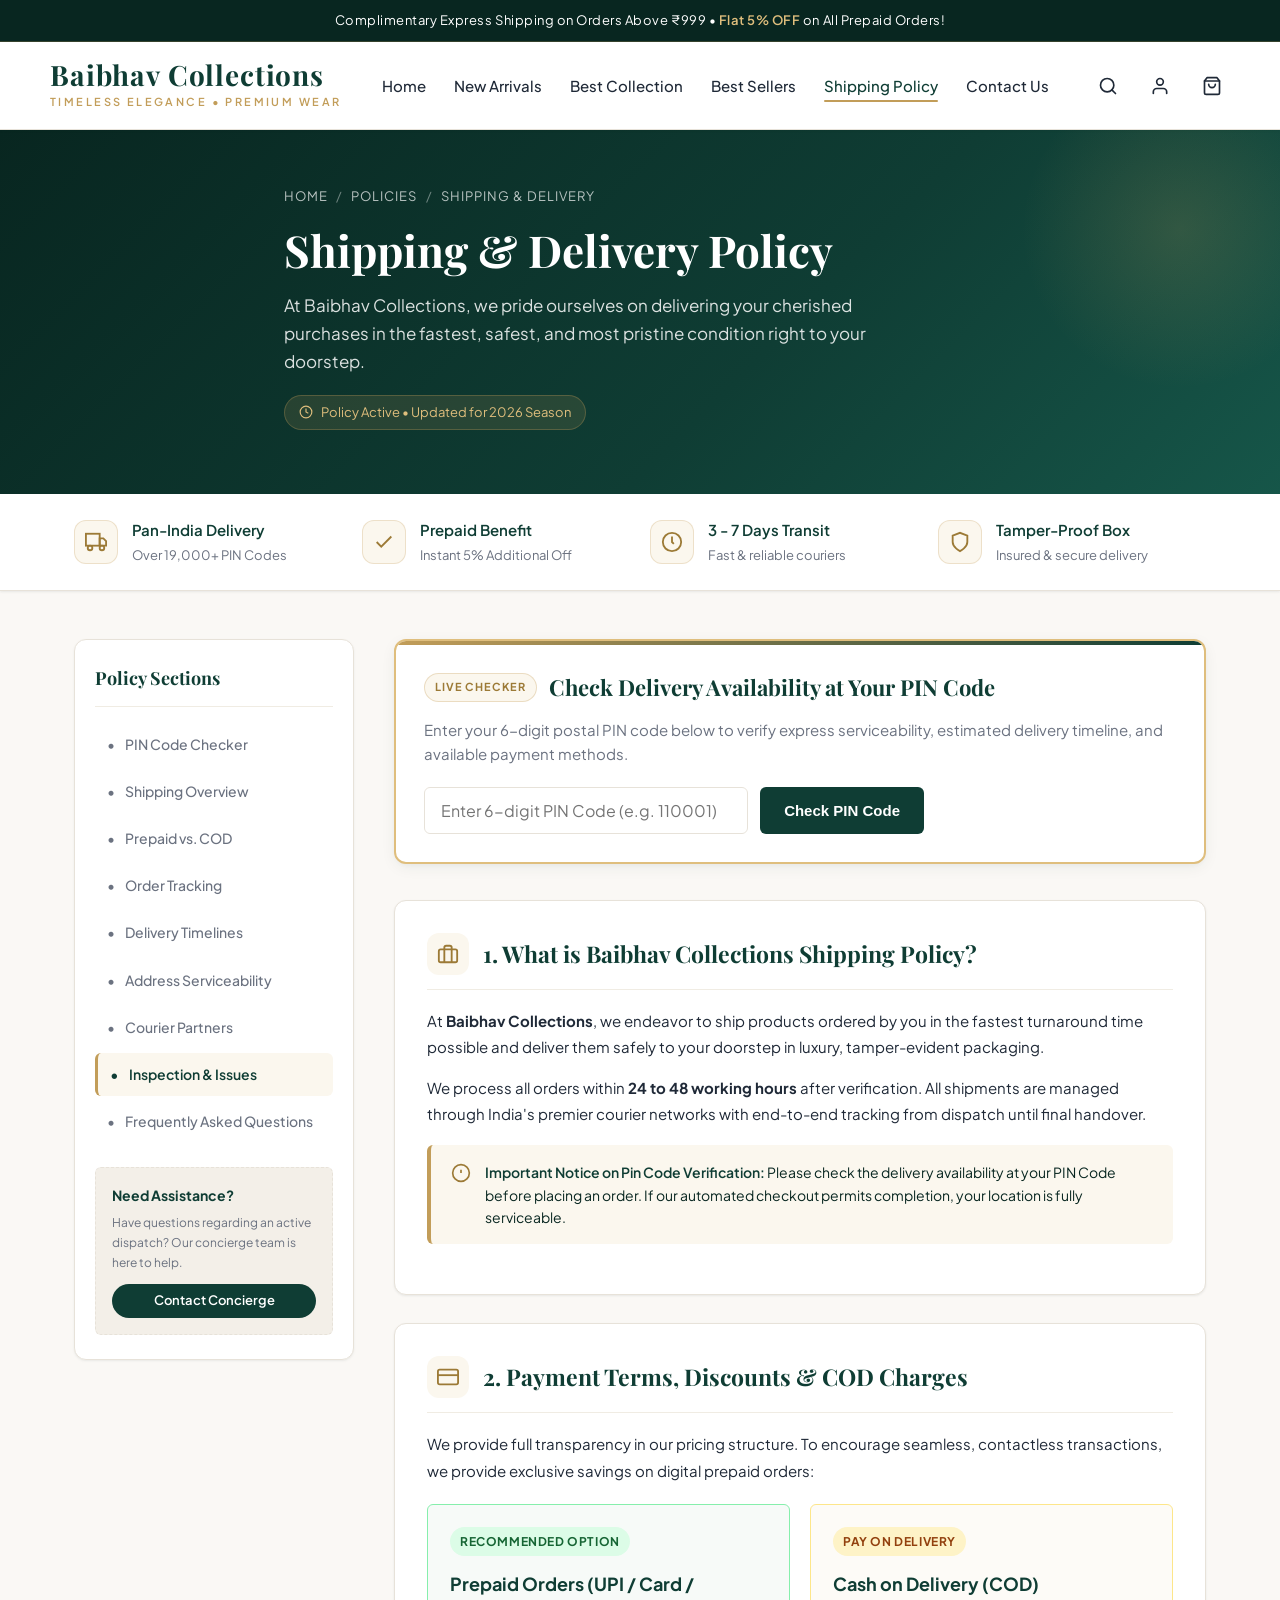
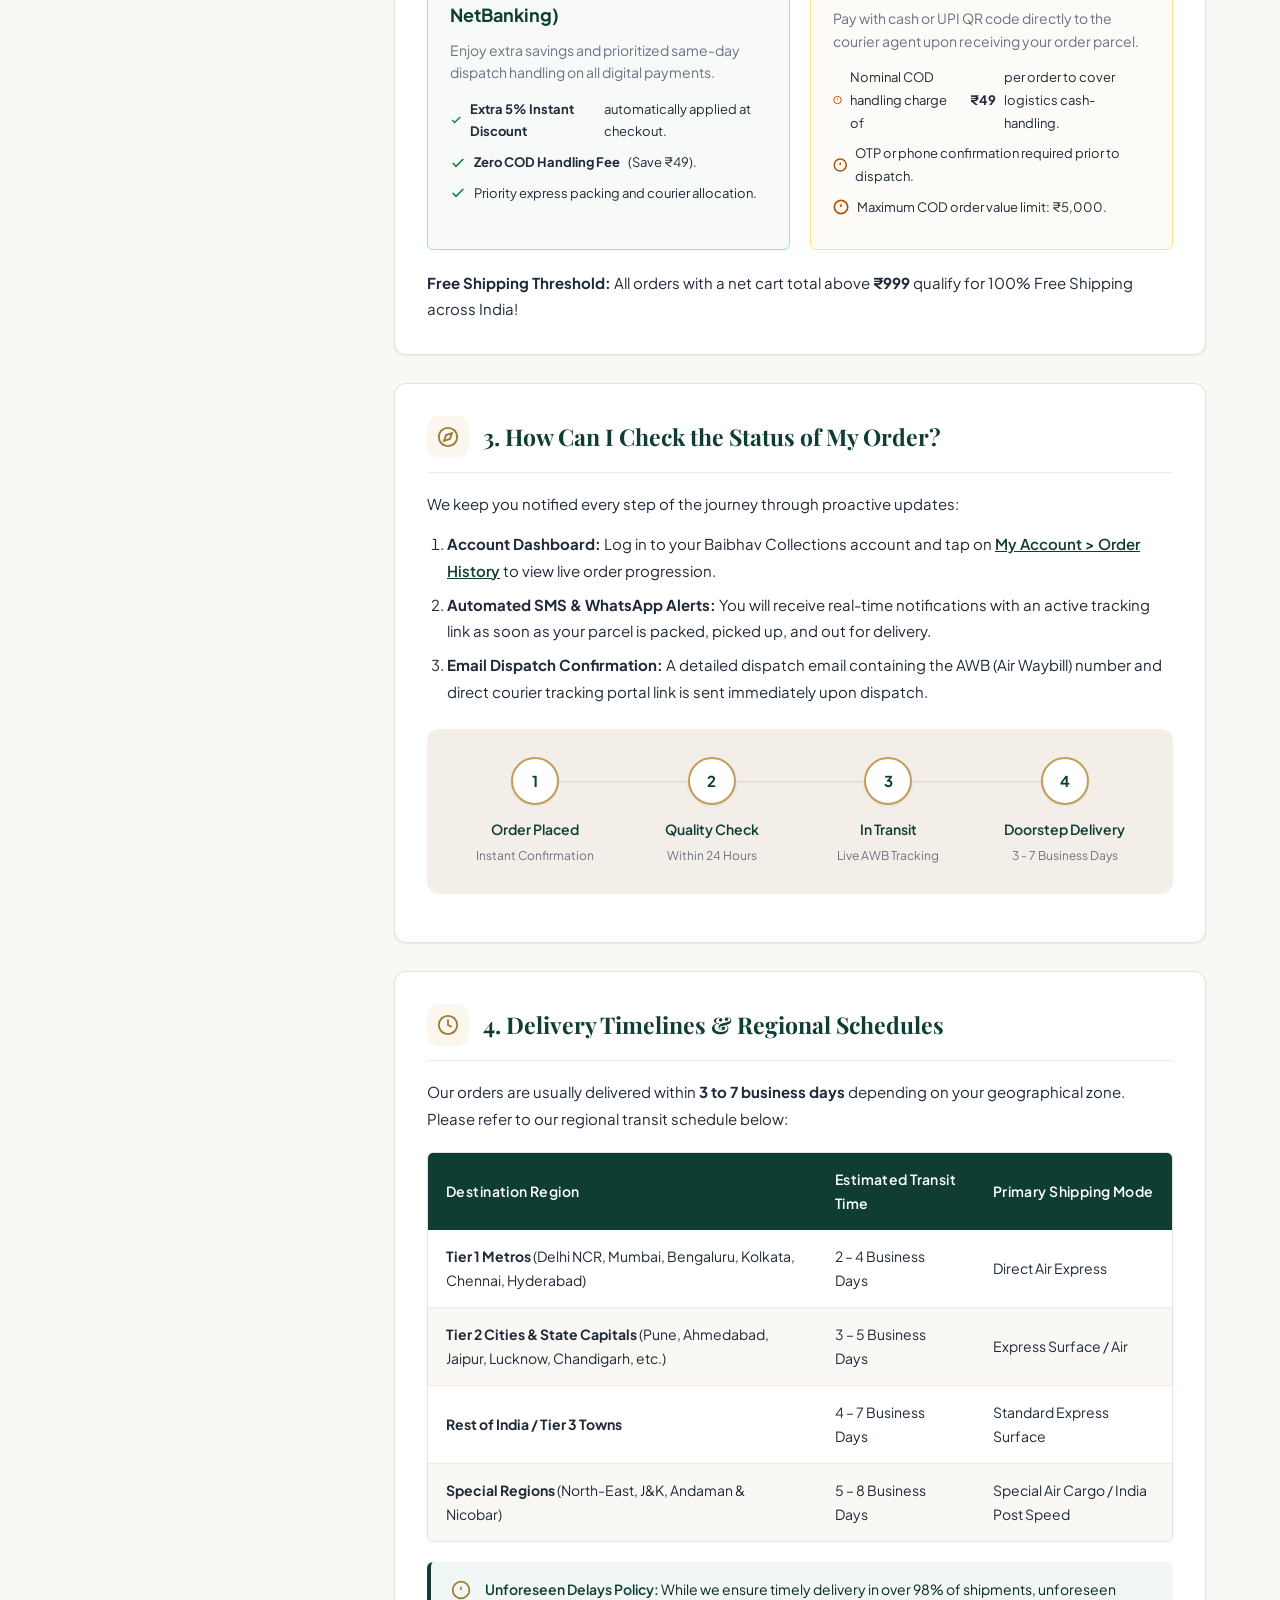
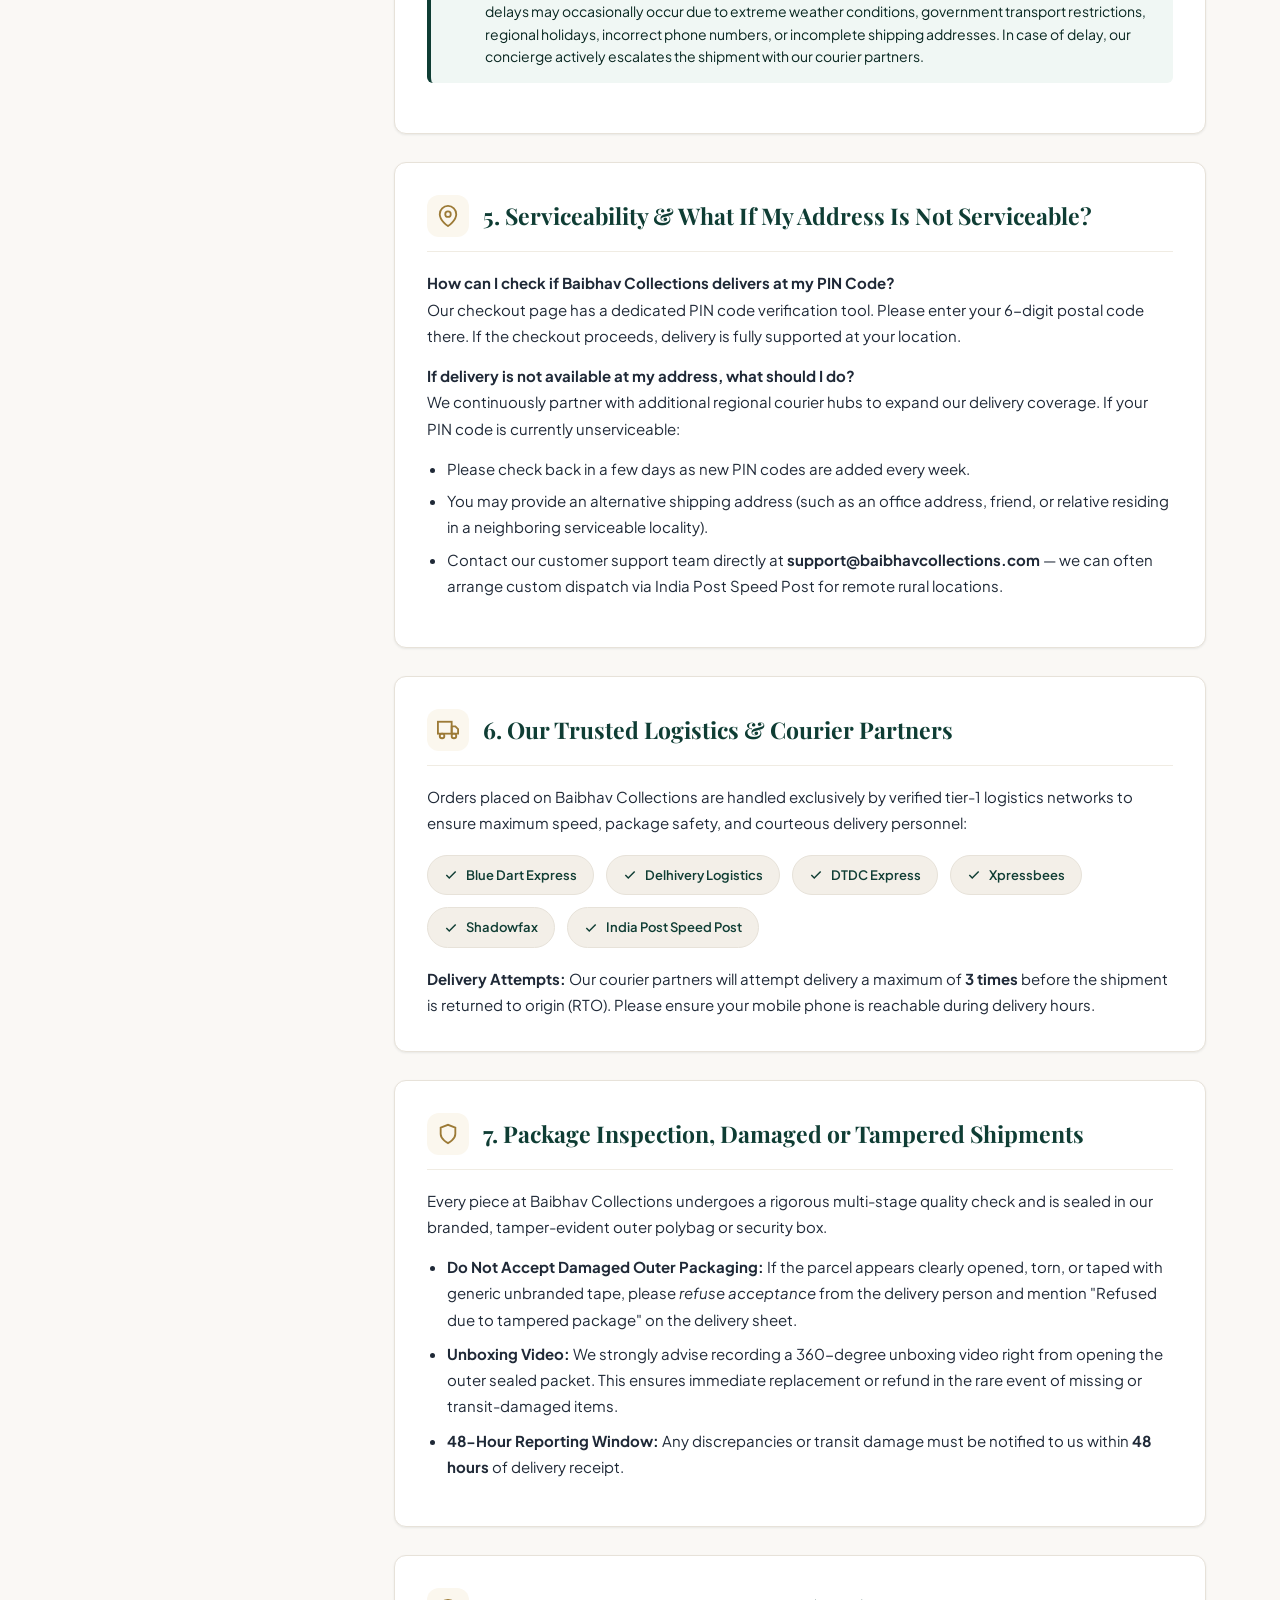
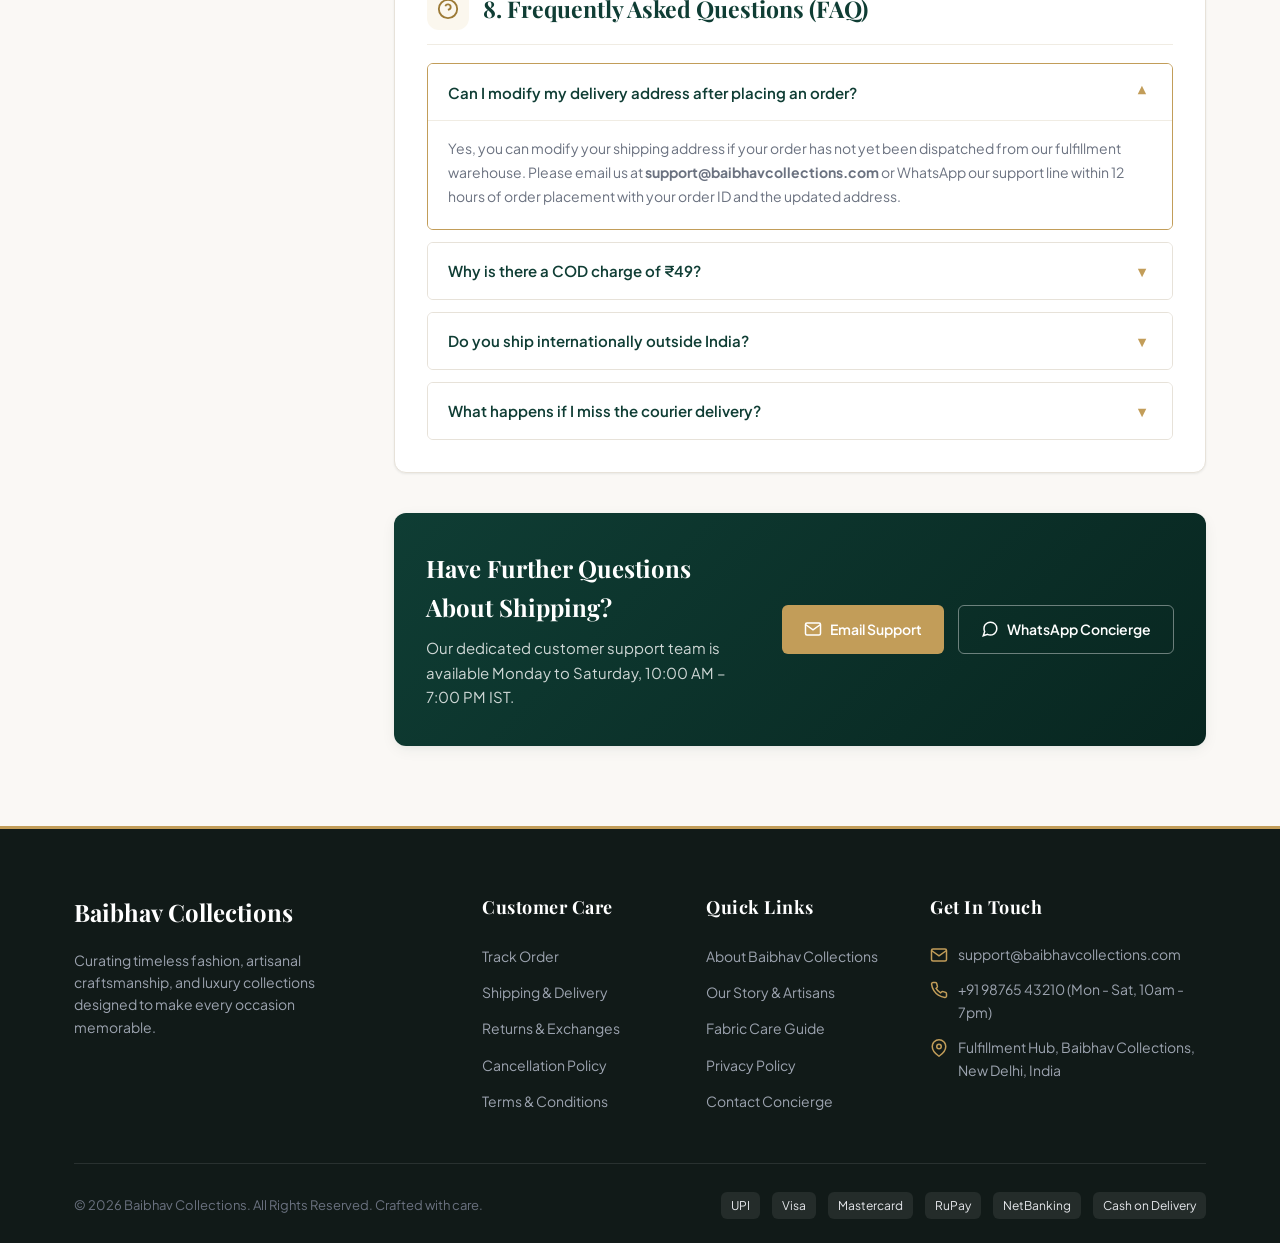
==== commit a2eb424c: "Change navigation link from Collections to Best Collection" ====
--- a/index.html
+++ b/index.html
@@ -32,14 +32,14 @@
       <nav class="main-nav" aria-label="Main Navigation">
         <a href="#" class="nav-link">Home</a>
         <a href="#" class="nav-link">New Arrivals</a>
-        <a href="#" class="nav-link">Collections</a>
+        <a href="#" class="nav-link">Best Collection</a>
         <a href="#" class="nav-link">Best Sellers</a>
         <a href="#" class="nav-link active">Shipping Policy</a>
         <a href="#supportSection" class="nav-link">Contact Us</a>
       </nav>
 
       <div class="header-actions">
-        <button class="action-btn" title="Search Collections" aria-label="Search">
+        <button class="action-btn" title="Search Best Collection" aria-label="Search">
           <svg width="20" height="20" viewBox="0 0 24 24" fill="none" stroke="currentColor" stroke-width="2" stroke-linecap="round" stroke-linejoin="round">
             <circle cx="11" cy="11" r="8"></circle>
             <line x1="21" y1="21" x2="16.65" y2="16.65"></line>
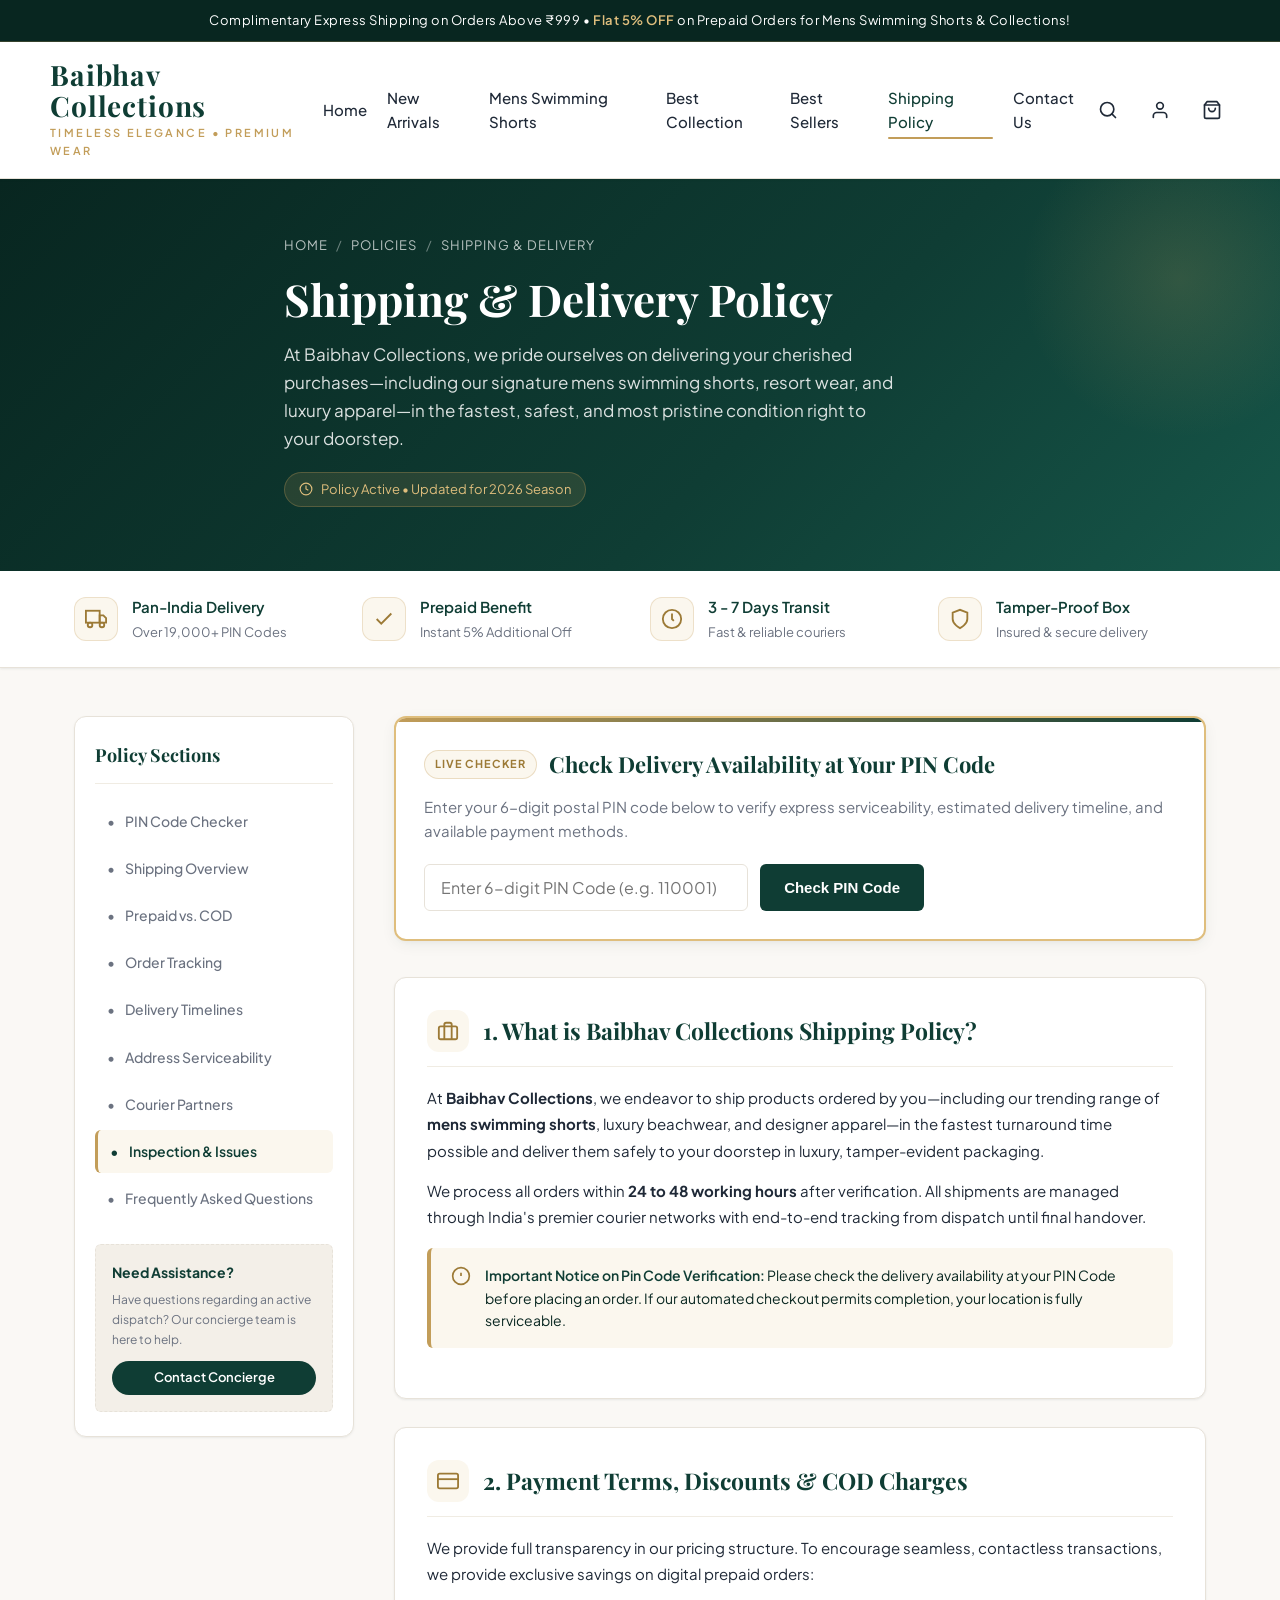
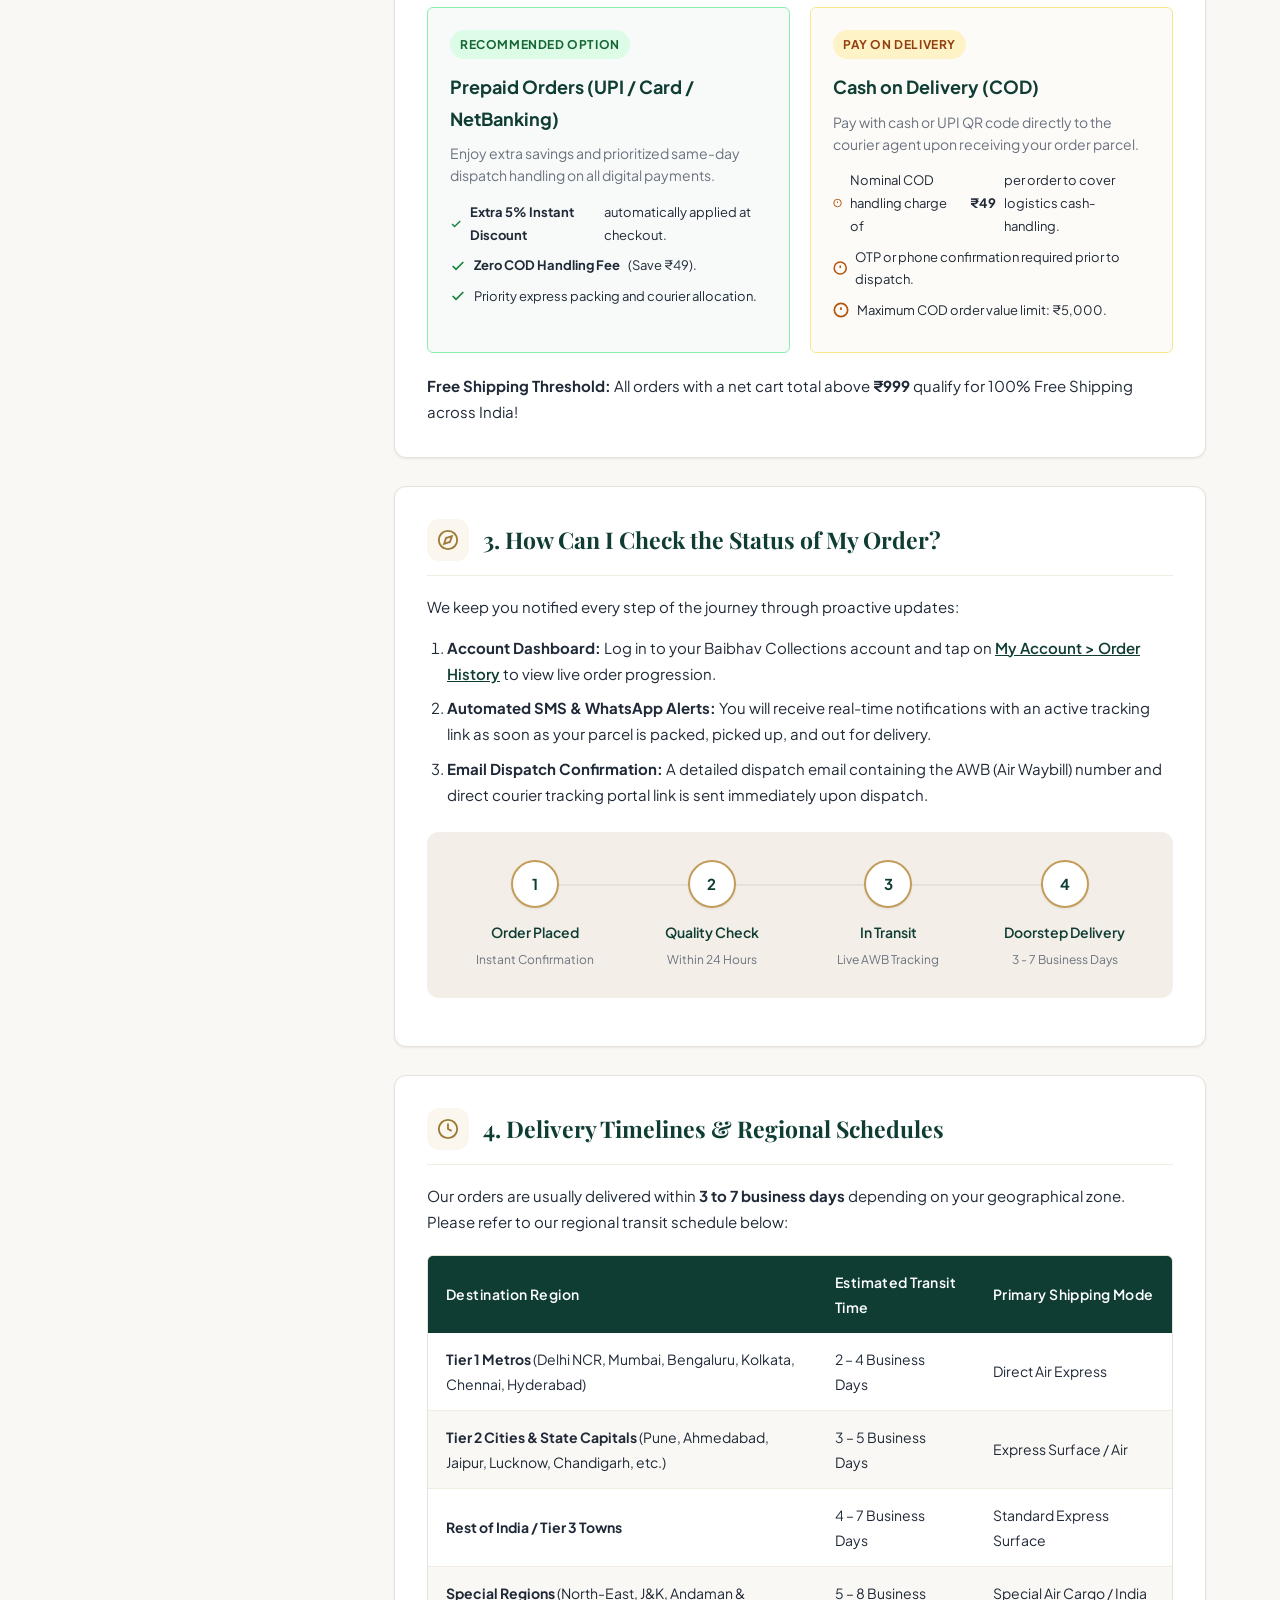
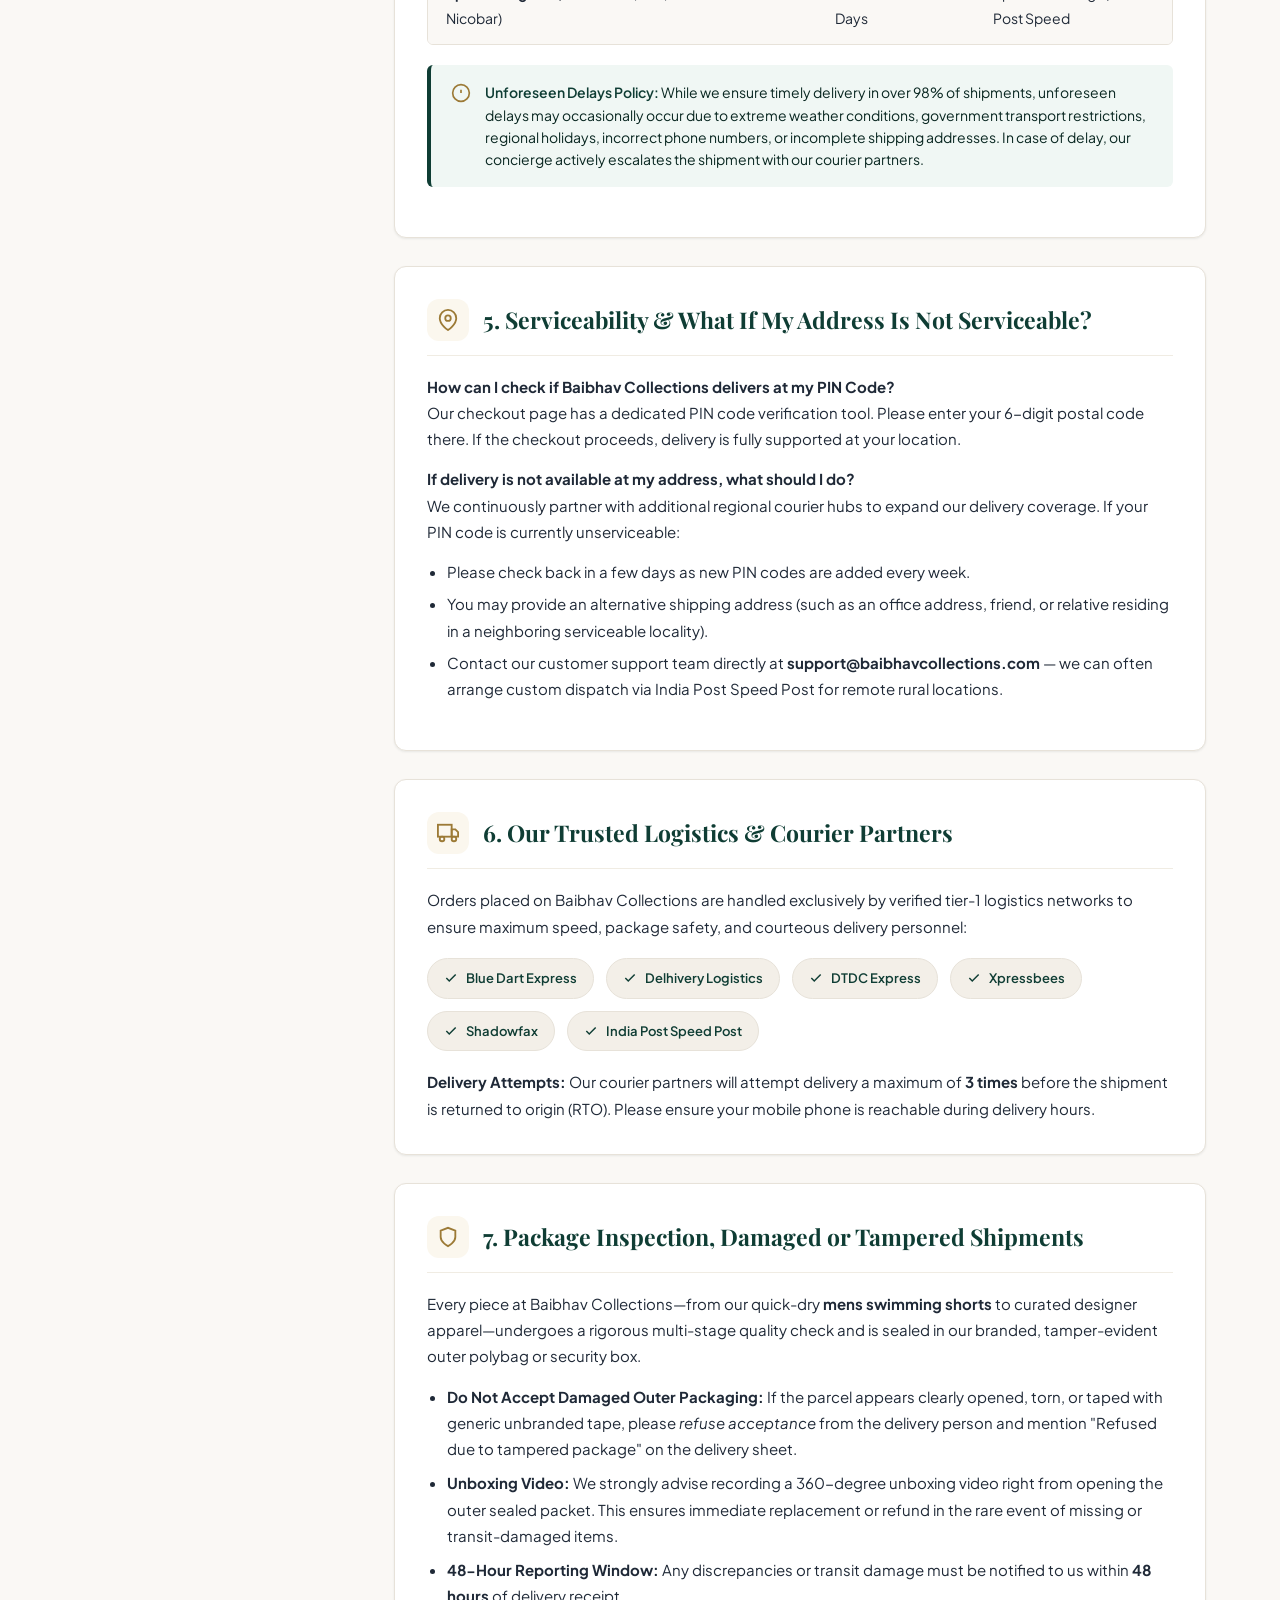
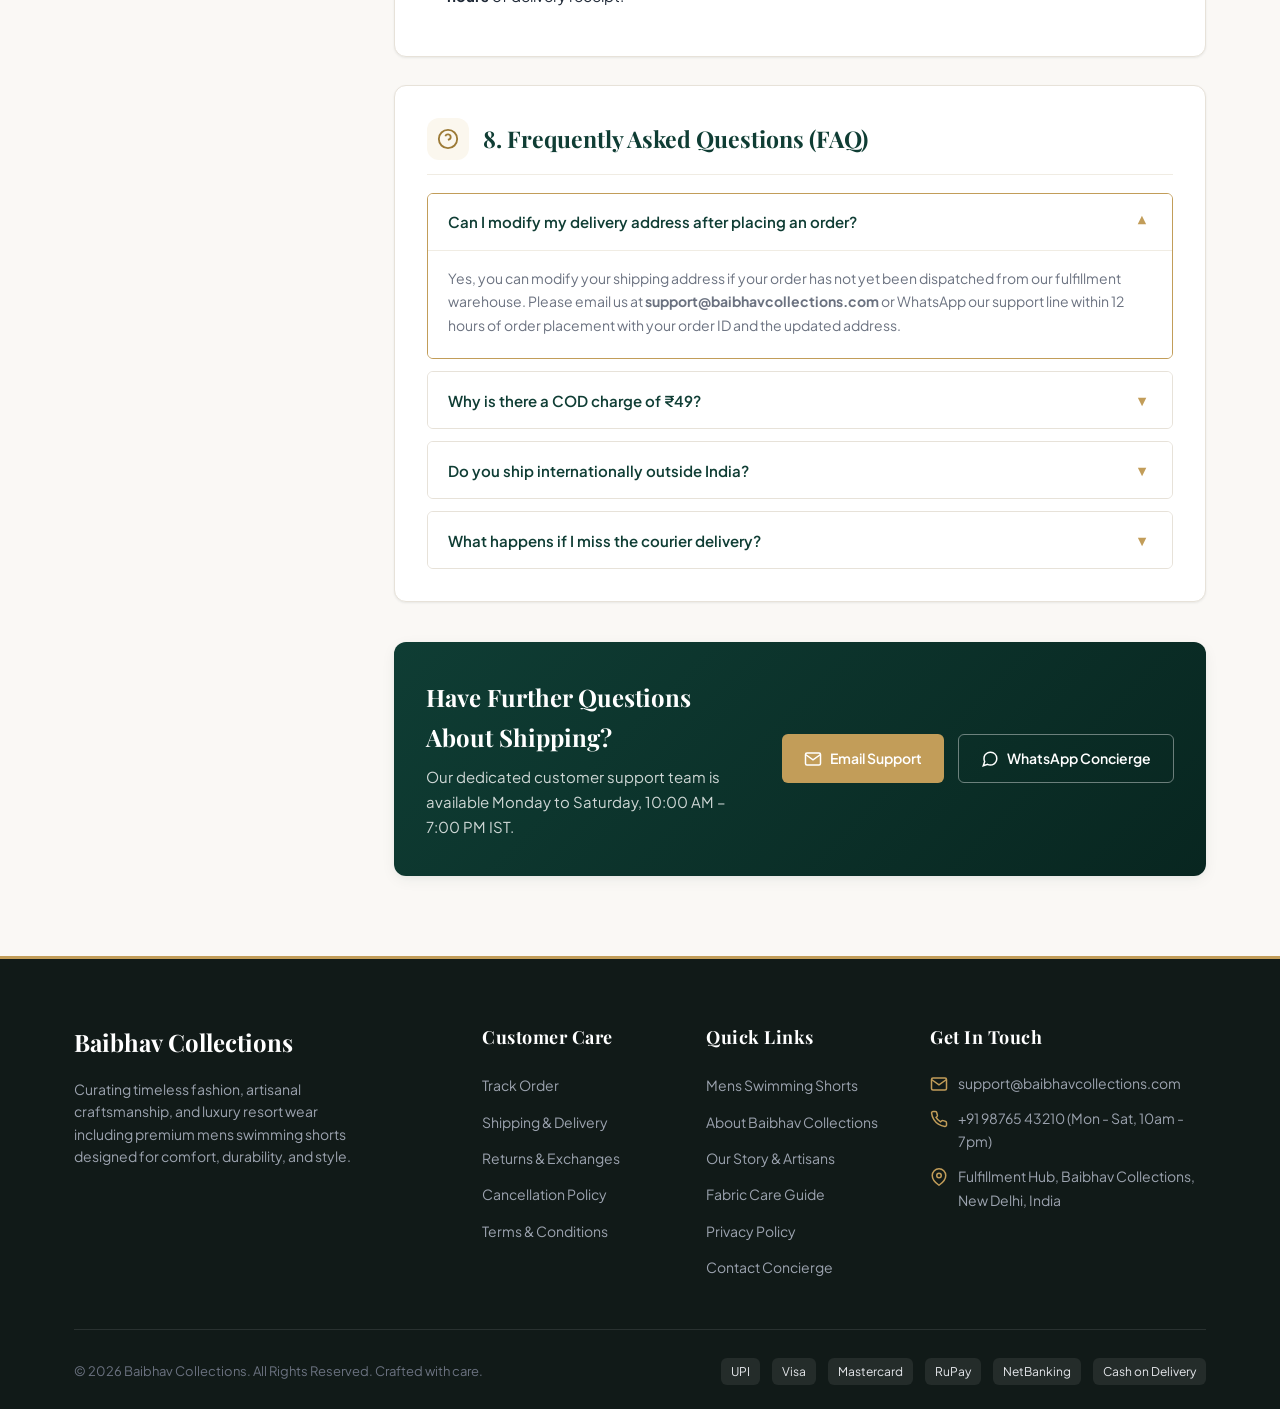
==== commit 71822179: "Incorporate mens swimming shorts keyword across index, styles, and policy files" ====
--- a/index.html
+++ b/index.html
@@ -3,8 +3,9 @@
 <head>
   <meta charset="UTF-8">
   <meta name="viewport" content="width=device-width, initial-scale=1.0">
-  <title>Shipping & Delivery Policy | Baibhav Collections</title>
-  <meta name="description" content="Read Baibhav Collections Shipping and Delivery Policy. Learn about our delivery timelines, free shipping, prepaid discounts, COD terms, and live order tracking.">
+  <title>Shipping & Delivery Policy | Baibhav Collections - Mens Swimming Shorts & Apparel</title>
+  <meta name="description" content="Read Baibhav Collections Shipping and Delivery Policy. Express delivery, free shipping over ₹999, and easy tracking for mens swimming shorts, beachwear, and luxury collections.">
+  <meta name="keywords" content="mens swimming shorts, swim shorts for men, swimwear, Baibhav Collections, shipping policy, delivery policy">
 
   <!-- Google Fonts -->
   <link rel="preconnect" href="https://fonts.googleapis.com">
@@ -18,7 +19,7 @@
 
   <!-- Top Announcement Bar -->
   <aside class="announcement-bar" aria-label="Store announcement">
-    <p>Complimentary Express Shipping on Orders Above ₹999 &bull; <span class="highlight">Flat 5% OFF</span> on All Prepaid Orders!</p>
+    <p>Complimentary Express Shipping on Orders Above ₹999 &bull; <span class="highlight">Flat 5% OFF</span> on Prepaid Orders for Mens Swimming Shorts &amp; Collections!</p>
   </aside>
 
   <!-- Site Header -->
@@ -32,6 +33,7 @@
       <nav class="main-nav" aria-label="Main Navigation">
         <a href="#" class="nav-link">Home</a>
         <a href="#" class="nav-link">New Arrivals</a>
+        <a href="#" class="nav-link">Mens Swimming Shorts</a>
         <a href="#" class="nav-link">Best Collection</a>
         <a href="#" class="nav-link">Best Sellers</a>
         <a href="#" class="nav-link active">Shipping Policy</a>
@@ -39,7 +41,7 @@
       </nav>
 
       <div class="header-actions">
-        <button class="action-btn" title="Search Best Collection" aria-label="Search">
+        <button class="action-btn" title="Search Mens Swimming Shorts & Collections" aria-label="Search">
           <svg width="20" height="20" viewBox="0 0 24 24" fill="none" stroke="currentColor" stroke-width="2" stroke-linecap="round" stroke-linejoin="round">
             <circle cx="11" cy="11" r="8"></circle>
             <line x1="21" y1="21" x2="16.65" y2="16.65"></line>
@@ -73,7 +75,7 @@
         <span>Shipping &amp; Delivery</span>
       </nav>
       <h1>Shipping &amp; Delivery Policy</h1>
-      <p class="subtitle">At Baibhav Collections, we pride ourselves on delivering your cherished purchases in the fastest, safest, and most pristine condition right to your doorstep.</p>
+      <p class="subtitle">At Baibhav Collections, we pride ourselves on delivering your cherished purchases—including our signature mens swimming shorts, resort wear, and luxury apparel—in the fastest, safest, and most pristine condition right to your doorstep.</p>
       <div class="last-updated">
         <svg width="14" height="14" viewBox="0 0 24 24" fill="none" stroke="currentColor" stroke-width="2">
           <circle cx="12" cy="12" r="10"></circle>
@@ -227,7 +229,7 @@
             <h2>1. What is Baibhav Collections Shipping Policy?</h2>
           </div>
           <div class="policy-text">
-            <p>At <strong>Baibhav Collections</strong>, we endeavor to ship products ordered by you in the fastest turnaround time possible and deliver them safely to your doorstep in luxury, tamper-evident packaging.</p>
+            <p>At <strong>Baibhav Collections</strong>, we endeavor to ship products ordered by you—including our trending range of <strong>mens swimming shorts</strong>, luxury beachwear, and designer apparel—in the fastest turnaround time possible and deliver them safely to your doorstep in luxury, tamper-evident packaging.</p>
             <p>We process all orders within <strong>24 to 48 working hours</strong> after verification. All shipments are managed through India's premier courier networks with end-to-end tracking from dispatch until final handover.</p>
             
             <div class="note-callout accent">
@@ -500,7 +502,7 @@
             <h2>7. Package Inspection, Damaged or Tampered Shipments</h2>
           </div>
           <div class="policy-text">
-            <p>Every piece at Baibhav Collections undergoes a rigorous multi-stage quality check and is sealed in our branded, tamper-evident outer polybag or security box.</p>
+            <p>Every piece at Baibhav Collections—from our quick-dry <strong>mens swimming shorts</strong> to curated designer apparel—undergoes a rigorous multi-stage quality check and is sealed in our branded, tamper-evident outer polybag or security box.</p>
             <ul style="margin-left: 20px; margin-bottom: 14px;">
               <li style="margin-bottom: 8px;"><strong>Do Not Accept Damaged Outer Packaging:</strong> If the parcel appears clearly opened, torn, or taped with generic unbranded tape, please <em>refuse acceptance</em> from the delivery person and mention "Refused due to tampered package" on the delivery sheet.</li>
               <li style="margin-bottom: 8px;"><strong>Unboxing Video:</strong> We strongly advise recording a 360-degree unboxing video right from opening the outer sealed packet. This ensures immediate replacement or refund in the rare event of missing or transit-damaged items.</li>
@@ -606,7 +608,7 @@
       <div class="footer-top">
         <div class="footer-col brand-col">
           <span class="brand-name" style="font-family: var(--font-serif); font-size: 1.5rem; font-weight: 700; color: #fff;">Baibhav Collections</span>
-          <p>Curating timeless fashion, artisanal craftsmanship, and luxury collections designed to make every occasion memorable.</p>
+          <p>Curating timeless fashion, artisanal craftsmanship, and luxury resort wear including premium mens swimming shorts designed for comfort, durability, and style.</p>
         </div>
 
         <div class="footer-col">
@@ -623,6 +625,7 @@
         <div class="footer-col">
           <h4>Quick Links</h4>
           <ul class="footer-links">
+            <li><a href="#">Mens Swimming Shorts</a></li>
             <li><a href="#">About Baibhav Collections</a></li>
             <li><a href="#">Our Story &amp; Artisans</a></li>
             <li><a href="#">Fabric Care Guide</a></li>
--- a/css/style.css
+++ b/css/style.css
@@ -144,7 +144,7 @@
 .main-nav {
   display: flex;
   align-items: center;
-  gap: 28px;
+  gap: 20px;
 }
 
 .nav-link {
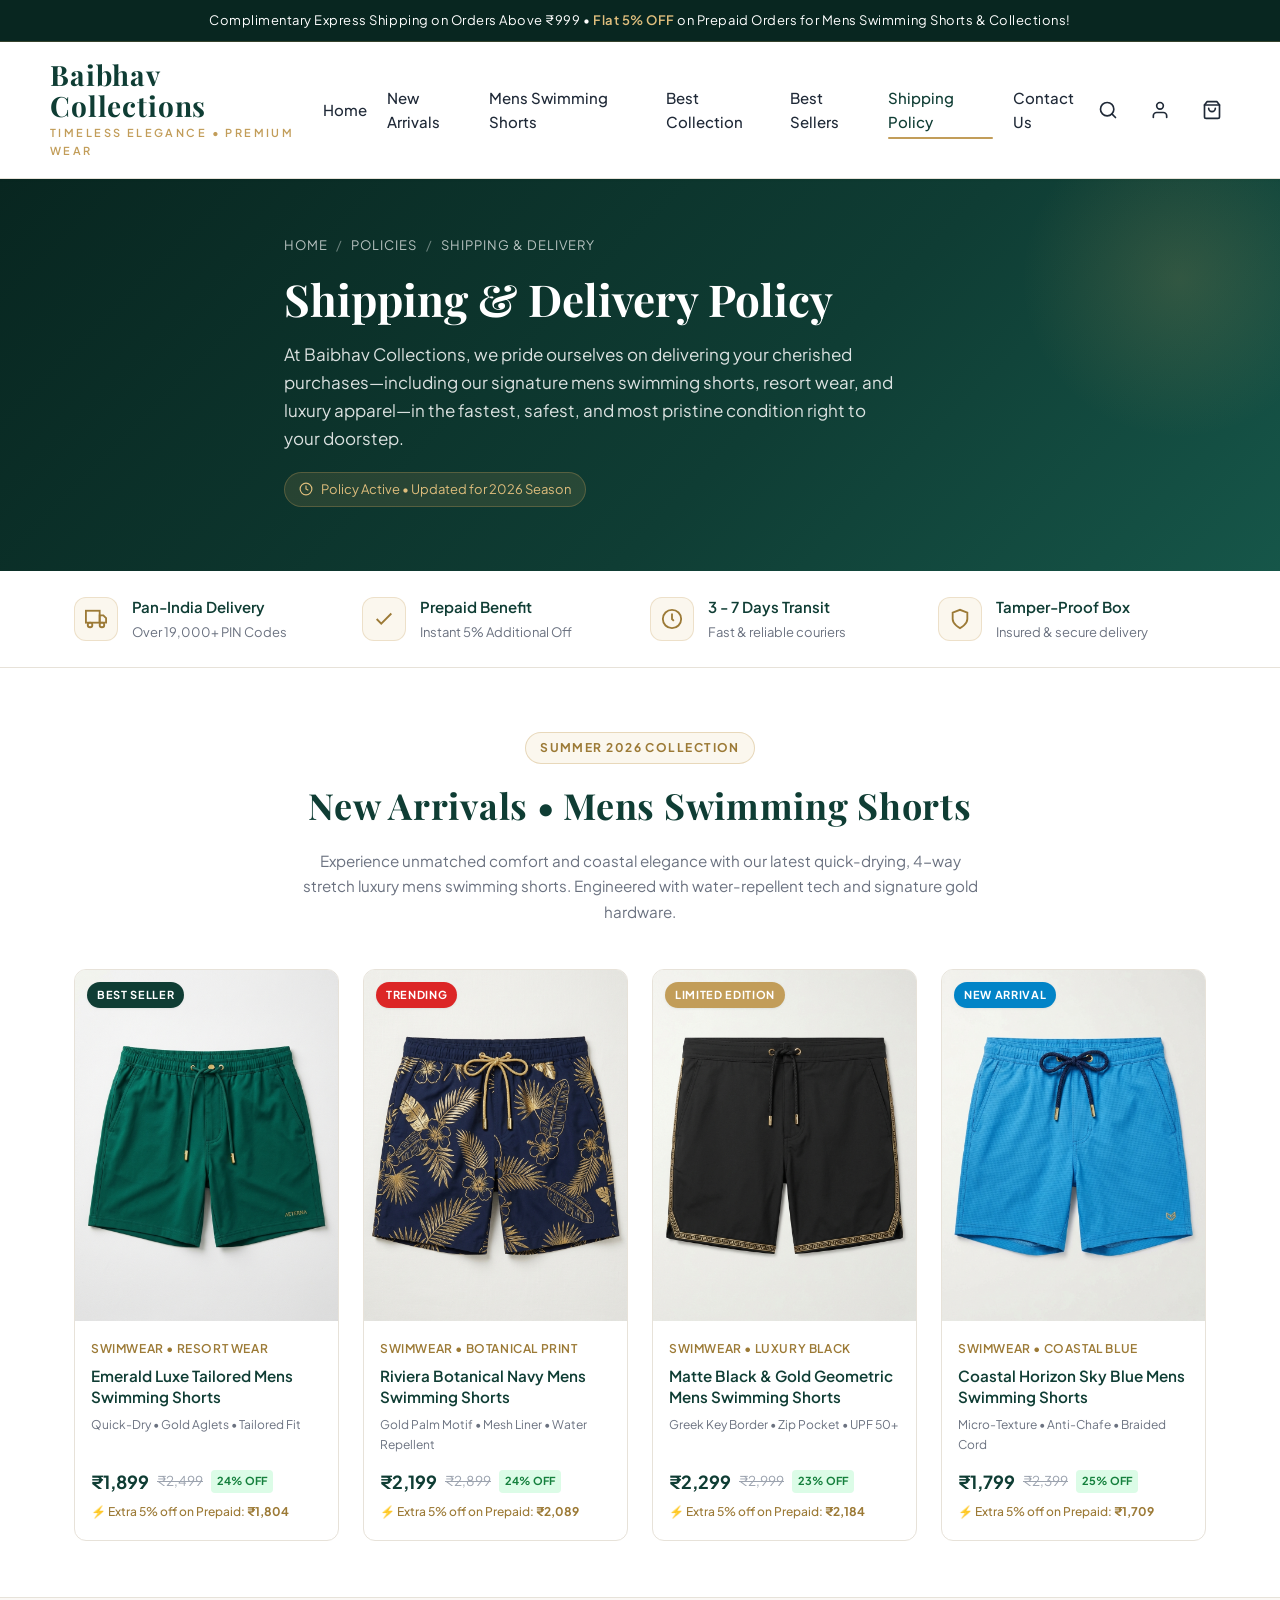
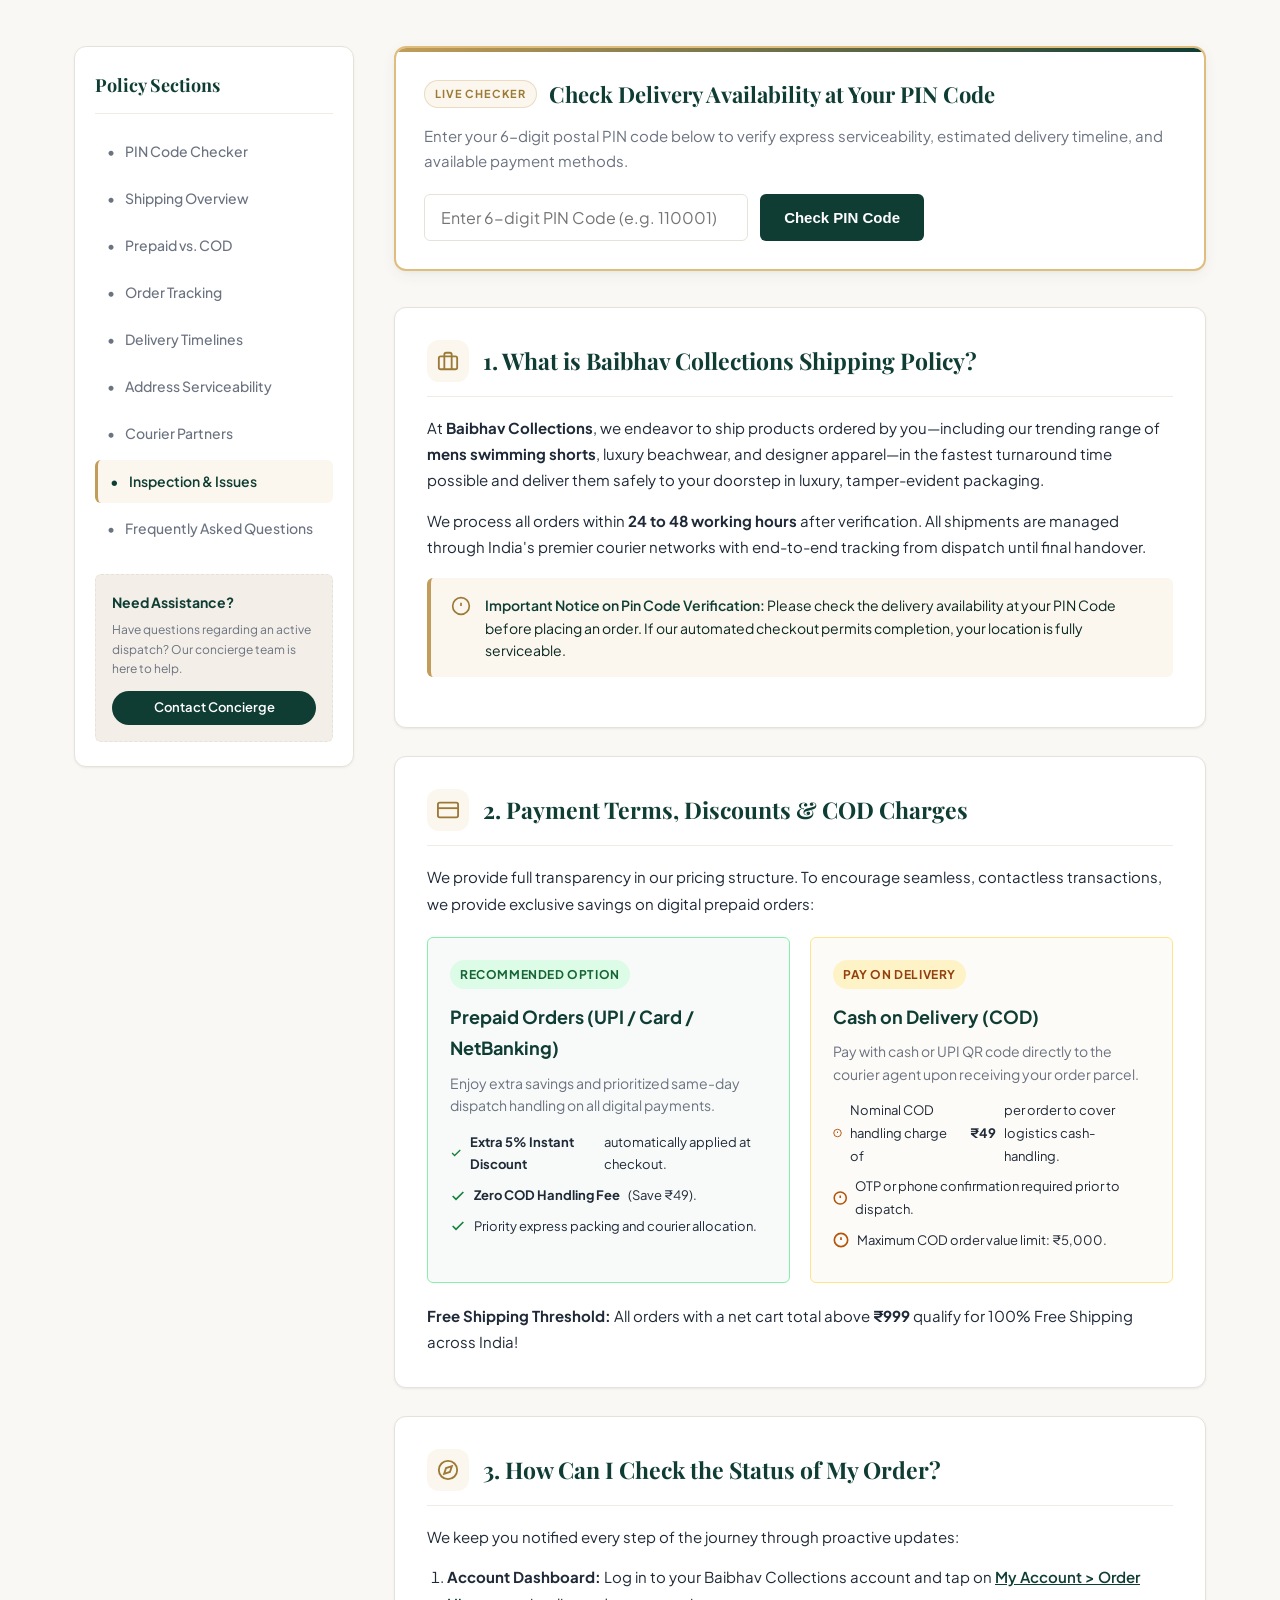
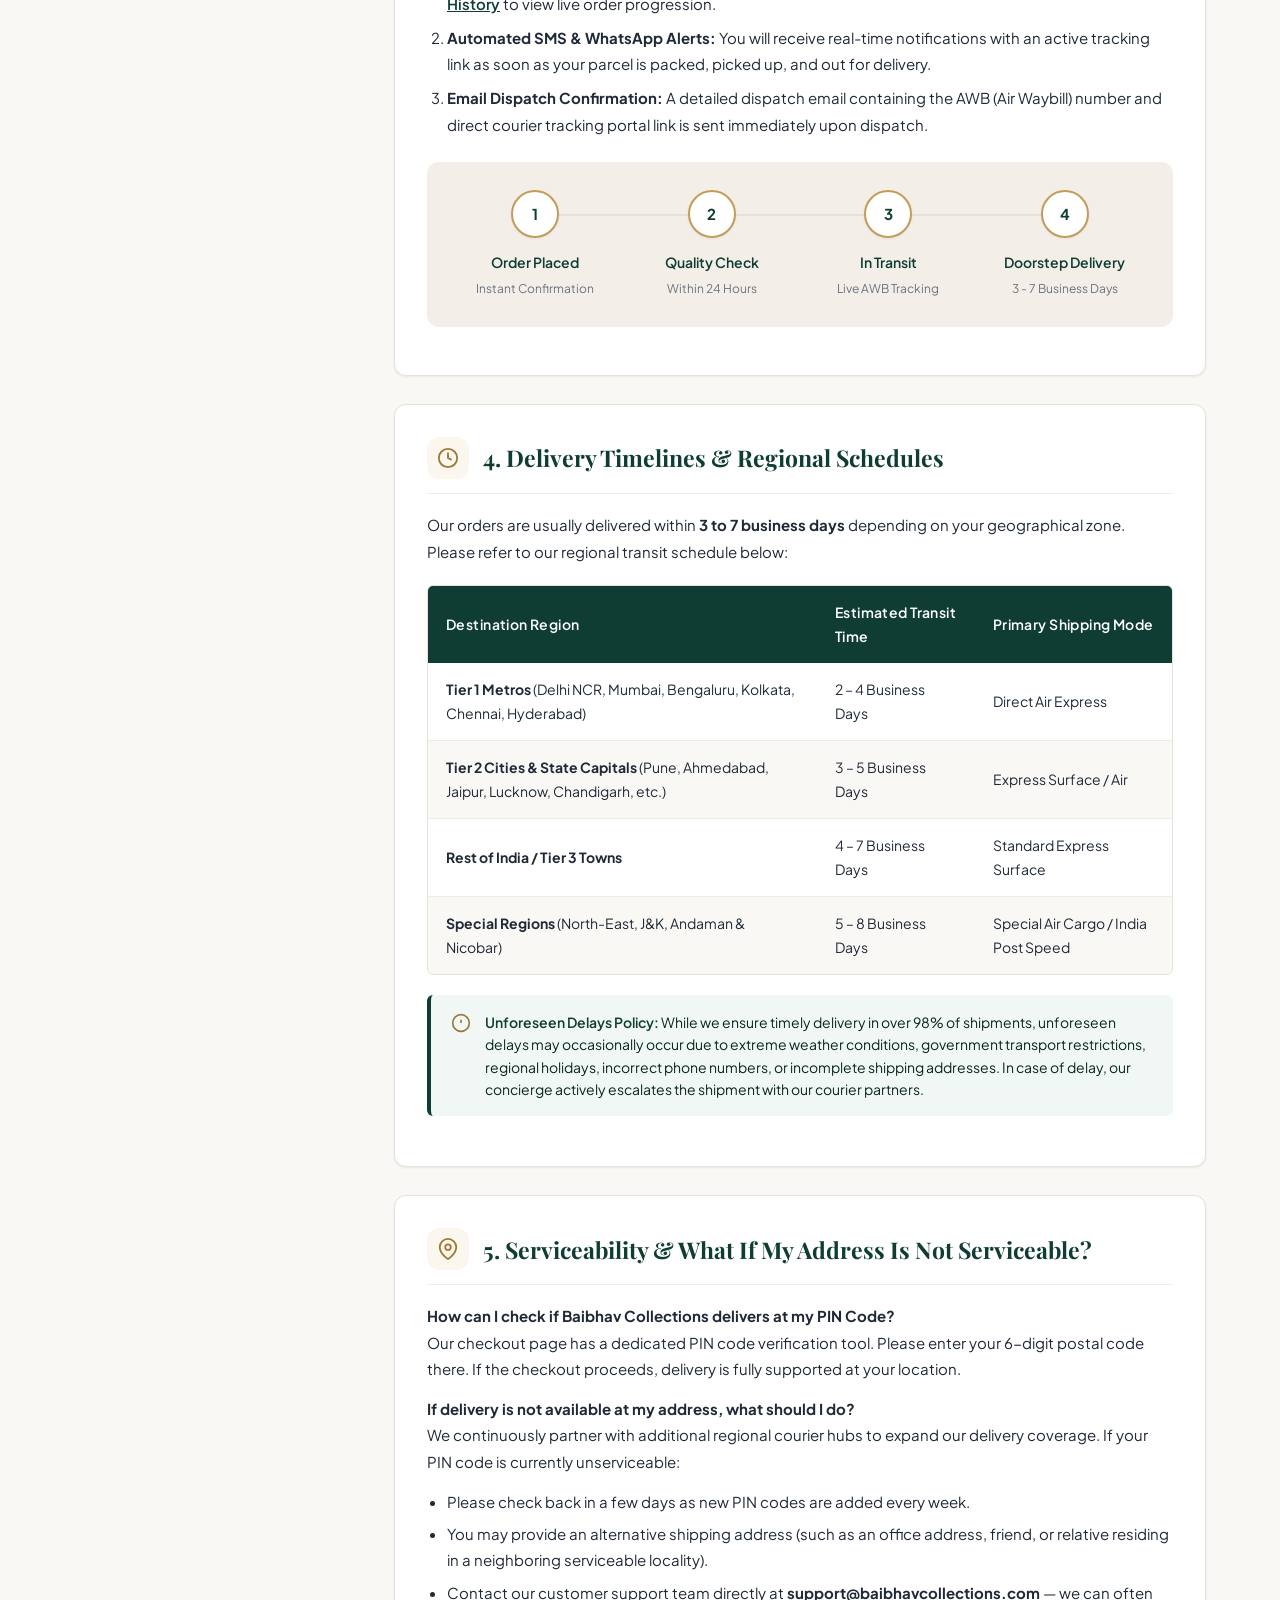
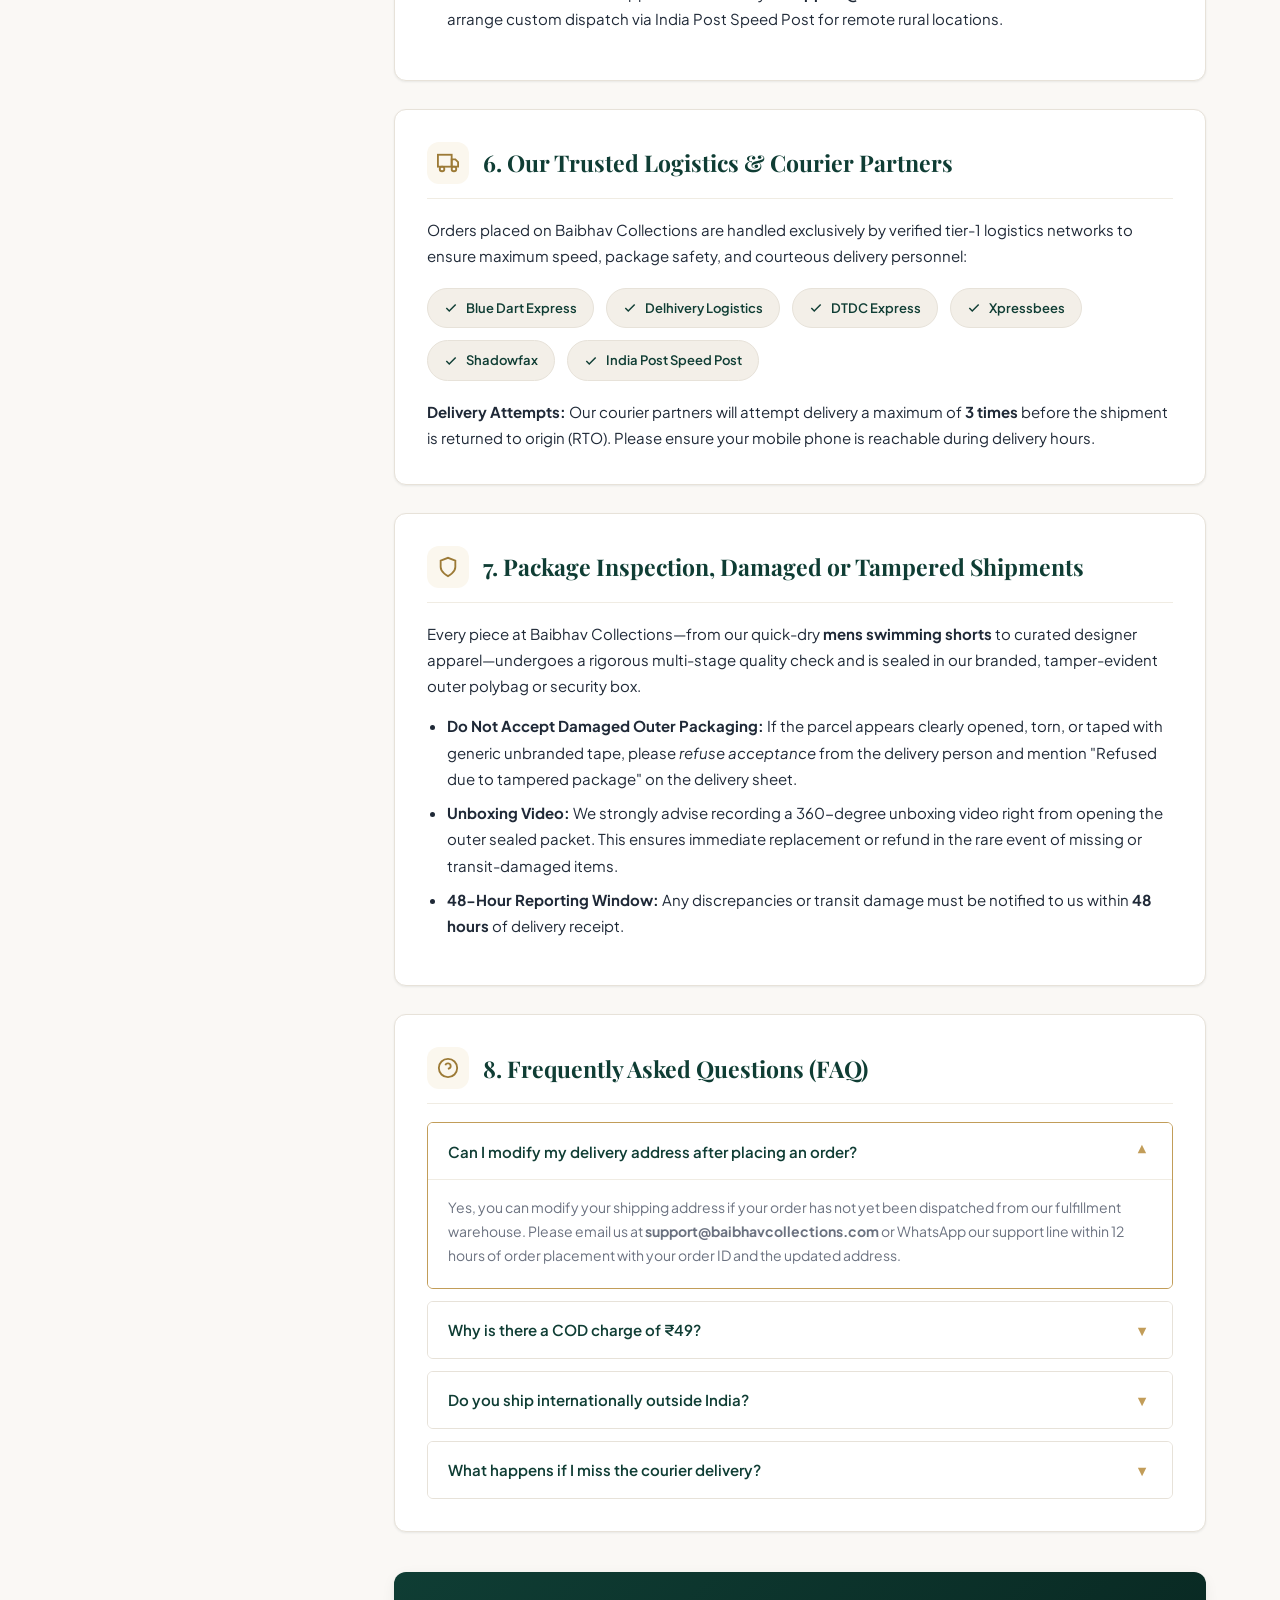
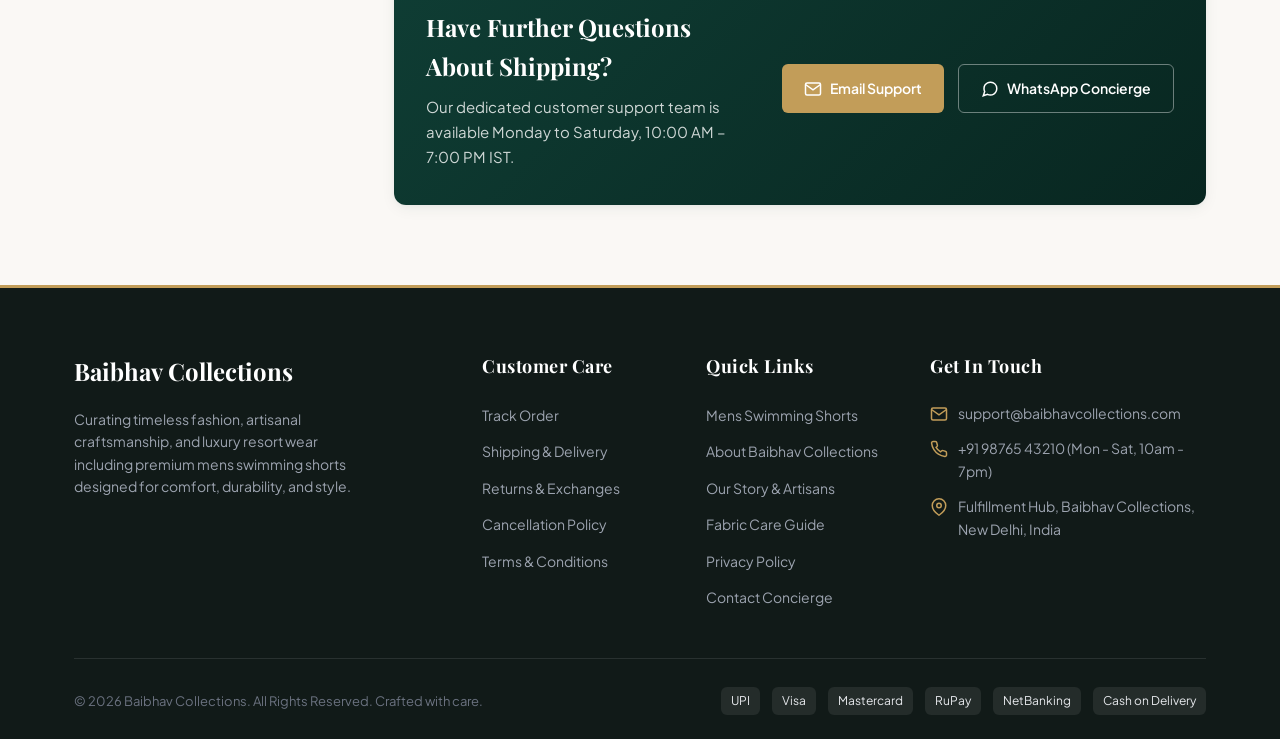
==== commit df685ec7: "Add New Arrivals product section with luxury mens swimming shorts images" ====
--- a/index.html
+++ b/index.html
@@ -32,10 +32,10 @@
 
       <nav class="main-nav" aria-label="Main Navigation">
         <a href="#" class="nav-link">Home</a>
-        <a href="#" class="nav-link">New Arrivals</a>
-        <a href="#" class="nav-link">Mens Swimming Shorts</a>
-        <a href="#" class="nav-link">Best Collection</a>
-        <a href="#" class="nav-link">Best Sellers</a>
+        <a href="#newArrivals" class="nav-link">New Arrivals</a>
+        <a href="#newArrivals" class="nav-link">Mens Swimming Shorts</a>
+        <a href="#newArrivals" class="nav-link">Best Collection</a>
+        <a href="#newArrivals" class="nav-link">Best Sellers</a>
         <a href="#" class="nav-link active">Shipping Policy</a>
         <a href="#supportSection" class="nav-link">Contact Us</a>
       </nav>
@@ -138,6 +138,115 @@
         <div class="trust-text">
           <h4>Tamper-Proof Box</h4>
           <p>Insured &amp; secure delivery</p>
+        </div>
+      </div>
+    </div>
+  </section>
+ 
+  <!-- New Arrivals Showcase Section -->
+  <section id="newArrivals" class="new-arrivals-section">
+    <div class="container">
+      <div class="section-header-center">
+        <span class="subheading-badge">Summer 2026 Collection</span>
+        <h2>New Arrivals &bull; Mens Swimming Shorts</h2>
+        <p class="section-desc">Experience unmatched comfort and coastal elegance with our latest quick-drying, 4-way stretch luxury mens swimming shorts. Engineered with water-repellent tech and signature gold hardware.</p>
+      </div>
+
+      <div class="products-grid">
+        <!-- Product 1 -->
+        <div class="product-card">
+          <div class="product-img-box">
+            <span class="product-tag badge-bestseller">Best Seller</span>
+            <img src="images/emerald-swim-shorts.jpg" alt="Emerald Luxe Tailored Mens Swimming Shorts" loading="lazy">
+            <div class="product-overlay">
+              <button class="btn-quick-add" onclick="handleAddToCart('Emerald Luxe Tailored Mens Swimming Shorts')">Add to Cart</button>
+            </div>
+          </div>
+          <div class="product-details">
+            <span class="product-category">Swimwear &bull; Resort Wear</span>
+            <h3 class="product-title">Emerald Luxe Tailored Mens Swimming Shorts</h3>
+            <div class="product-meta-specs">
+              <span>Quick-Dry</span> &bull; <span>Gold Aglets</span> &bull; <span>Tailored Fit</span>
+            </div>
+            <div class="product-price-row">
+              <span class="current-price">₹1,899</span>
+              <span class="mrp-price">₹2,499</span>
+              <span class="discount-pill">24% OFF</span>
+            </div>
+            <p class="prepaid-saving-tag">⚡ Extra 5% off on Prepaid: <strong>₹1,804</strong></p>
+          </div>
+        </div>
+
+        <!-- Product 2 -->
+        <div class="product-card">
+          <div class="product-img-box">
+            <span class="product-tag badge-trending">Trending</span>
+            <img src="images/tropical-navy-swim-shorts.jpg" alt="Riviera Botanical Navy Mens Swimming Shorts" loading="lazy">
+            <div class="product-overlay">
+              <button class="btn-quick-add" onclick="handleAddToCart('Riviera Botanical Navy Mens Swimming Shorts')">Add to Cart</button>
+            </div>
+          </div>
+          <div class="product-details">
+            <span class="product-category">Swimwear &bull; Botanical Print</span>
+            <h3 class="product-title">Riviera Botanical Navy Mens Swimming Shorts</h3>
+            <div class="product-meta-specs">
+              <span>Gold Palm Motif</span> &bull; <span>Mesh Liner</span> &bull; <span>Water Repellent</span>
+            </div>
+            <div class="product-price-row">
+              <span class="current-price">₹2,199</span>
+              <span class="mrp-price">₹2,899</span>
+              <span class="discount-pill">24% OFF</span>
+            </div>
+            <p class="prepaid-saving-tag">⚡ Extra 5% off on Prepaid: <strong>₹2,089</strong></p>
+          </div>
+        </div>
+
+        <!-- Product 3 -->
+        <div class="product-card">
+          <div class="product-img-box">
+            <span class="product-tag badge-limited">Limited Edition</span>
+            <img src="images/geometric-black-swim-shorts.jpg" alt="Matte Black & Gold Geometric Mens Swimming Shorts" loading="lazy">
+            <div class="product-overlay">
+              <button class="btn-quick-add" onclick="handleAddToCart('Matte Black & Gold Geometric Mens Swimming Shorts')">Add to Cart</button>
+            </div>
+          </div>
+          <div class="product-details">
+            <span class="product-category">Swimwear &bull; Luxury Black</span>
+            <h3 class="product-title">Matte Black &amp; Gold Geometric Mens Swimming Shorts</h3>
+            <div class="product-meta-specs">
+              <span>Greek Key Border</span> &bull; <span>Zip Pocket</span> &bull; <span>UPF 50+</span>
+            </div>
+            <div class="product-price-row">
+              <span class="current-price">₹2,299</span>
+              <span class="mrp-price">₹2,999</span>
+              <span class="discount-pill">23% OFF</span>
+            </div>
+            <p class="prepaid-saving-tag">⚡ Extra 5% off on Prepaid: <strong>₹2,184</strong></p>
+          </div>
+        </div>
+
+        <!-- Product 4 -->
+        <div class="product-card">
+          <div class="product-img-box">
+            <span class="product-tag badge-new">New Arrival</span>
+            <img src="images/coastal-blue-swim-shorts.jpg" alt="Coastal Horizon Sky Blue Mens Swimming Shorts" loading="lazy">
+            <div class="product-overlay">
+              <button class="btn-quick-add" onclick="handleAddToCart('Coastal Horizon Sky Blue Mens Swimming Shorts')">Add to Cart</button>
+            </div>
+          </div>
+          <div class="product-details">
+            <span class="product-category">Swimwear &bull; Coastal Blue</span>
+            <h3 class="product-title">Coastal Horizon Sky Blue Mens Swimming Shorts</h3>
+            <div class="product-meta-specs">
+              <span>Micro-Texture</span> &bull; <span>Anti-Chafe</span> &bull; <span>Braided Cord</span>
+            </div>
+            <div class="product-price-row">
+              <span class="current-price">₹1,799</span>
+              <span class="mrp-price">₹2,399</span>
+              <span class="discount-pill">25% OFF</span>
+            </div>
+            <p class="prepaid-saving-tag">⚡ Extra 5% off on Prepaid: <strong>₹1,709</strong></p>
+          </div>
         </div>
       </div>
     </div>
--- a/css/style.css
+++ b/css/style.css
@@ -1145,3 +1145,257 @@
     flex-direction: column;
   }
 }
+
+/* New Arrivals Section */
+.new-arrivals-section {
+  padding: 64px 0 56px;
+  background: #ffffff;
+  border-bottom: 1px solid var(--color-border);
+}
+
+.section-header-center {
+  text-align: center;
+  max-width: 680px;
+  margin: 0 auto 44px;
+}
+
+.subheading-badge {
+  display: inline-block;
+  background: var(--color-accent-soft);
+  color: var(--color-accent-dark);
+  font-size: 0.75rem;
+  font-weight: 700;
+  text-transform: uppercase;
+  letter-spacing: 0.12em;
+  padding: 5px 14px;
+  border-radius: var(--radius-full);
+  border: 1px solid rgba(194, 157, 89, 0.35);
+  margin-bottom: 12px;
+}
+
+.section-header-center h2 {
+  font-family: var(--font-serif);
+  font-size: 2.25rem;
+  color: var(--color-primary);
+  margin-bottom: 12px;
+  letter-spacing: 0.02em;
+}
+
+.section-header-center .section-desc {
+  font-size: 0.95rem;
+  color: var(--color-text-muted);
+  line-height: 1.7;
+}
+
+.products-grid {
+  display: grid;
+  grid-template-columns: repeat(4, 1fr);
+  gap: 24px;
+}
+
+.product-card {
+  background: #ffffff;
+  border: 1px solid var(--color-border);
+  border-radius: var(--radius-md);
+  overflow: hidden;
+  transition: all var(--transition-normal);
+  display: flex;
+  flex-direction: column;
+}
+
+.product-card:hover {
+  transform: translateY(-4px);
+  box-shadow: var(--shadow-lg);
+  border-color: var(--color-accent-light);
+}
+
+.product-img-box {
+  position: relative;
+  aspect-ratio: 3 / 4;
+  overflow: hidden;
+  background: #f7f7f7;
+}
+
+.product-img-box img {
+  width: 100%;
+  height: 100%;
+  object-fit: cover;
+  transition: transform 0.5s ease;
+}
+
+.product-card:hover .product-img-box img {
+  transform: scale(1.06);
+}
+
+.product-tag {
+  position: absolute;
+  top: 12px;
+  left: 12px;
+  z-index: 3;
+  font-size: 0.6875rem;
+  font-weight: 700;
+  text-transform: uppercase;
+  letter-spacing: 0.06em;
+  padding: 4px 10px;
+  border-radius: var(--radius-full);
+  box-shadow: var(--shadow-sm);
+}
+
+.badge-bestseller {
+  background: var(--color-primary);
+  color: #ffffff;
+}
+
+.badge-trending {
+  background: #dc2626;
+  color: #ffffff;
+}
+
+.badge-limited {
+  background: var(--color-accent);
+  color: #ffffff;
+}
+
+.badge-new {
+  background: #0284c7;
+  color: #ffffff;
+}
+
+.product-overlay {
+  position: absolute;
+  inset: 0;
+  background: rgba(15, 61, 52, 0.25);
+  display: flex;
+  align-items: flex-end;
+  justify-content: center;
+  padding: 16px;
+  opacity: 0;
+  transition: opacity var(--transition-fast);
+}
+
+.product-card:hover .product-overlay {
+  opacity: 1;
+}
+
+.btn-quick-add {
+  width: 100%;
+  padding: 11px;
+  background: var(--color-primary);
+  color: #ffffff;
+  border: 1px solid var(--color-accent);
+  border-radius: var(--radius-sm);
+  font-size: 0.875rem;
+  font-weight: 600;
+  cursor: pointer;
+  transition: all var(--transition-fast);
+  transform: translateY(10px);
+}
+
+.product-card:hover .btn-quick-add {
+  transform: translateY(0);
+}
+
+.btn-quick-add:hover {
+  background: var(--color-accent);
+  color: var(--color-primary-dark);
+}
+
+.product-details {
+  padding: 18px 16px;
+  display: flex;
+  flex-direction: column;
+  flex-grow: 1;
+}
+
+.product-category {
+  font-size: 0.75rem;
+  color: var(--color-accent-dark);
+  font-weight: 600;
+  text-transform: uppercase;
+  letter-spacing: 0.05em;
+  margin-bottom: 6px;
+}
+
+.product-title {
+  font-family: var(--font-sans);
+  font-size: 0.95rem;
+  font-weight: 600;
+  color: var(--color-primary);
+  line-height: 1.4;
+  margin-bottom: 8px;
+}
+
+.product-meta-specs {
+  font-size: 0.75rem;
+  color: var(--color-text-muted);
+  margin-bottom: 12px;
+}
+
+.product-price-row {
+  display: flex;
+  align-items: center;
+  gap: 8px;
+  margin-top: auto;
+  margin-bottom: 6px;
+}
+
+.current-price {
+  font-size: 1.125rem;
+  font-weight: 700;
+  color: var(--color-primary);
+}
+
+.mrp-price {
+  font-size: 0.85rem;
+  color: var(--color-text-light);
+  text-decoration: line-through;
+}
+
+.discount-pill {
+  font-size: 0.6875rem;
+  font-weight: 700;
+  background: #dcfce7;
+  color: #15803d;
+  padding: 2px 6px;
+  border-radius: 4px;
+}
+
+.prepaid-saving-tag {
+  font-size: 0.75rem;
+  color: var(--color-accent-dark);
+  font-weight: 500;
+}
+
+.cart-toast {
+  position: fixed;
+  bottom: 24px;
+  right: 24px;
+  background: var(--color-primary-dark);
+  color: #ffffff;
+  border-left: 4px solid var(--color-accent);
+  padding: 14px 20px;
+  border-radius: var(--radius-sm);
+  box-shadow: var(--shadow-lg);
+  display: flex;
+  align-items: center;
+  gap: 12px;
+  z-index: 1000;
+  animation: slideUpToast 0.3s ease;
+}
+
+@keyframes slideUpToast {
+  from { transform: translateY(20px); opacity: 0; }
+  to { transform: translateY(0); opacity: 1; }
+}
+
+@media (max-width: 1024px) {
+  .products-grid {
+    grid-template-columns: repeat(2, 1fr);
+  }
+}
+
+@media (max-width: 600px) {
+  .products-grid {
+    grid-template-columns: 1fr;
+  }
+}
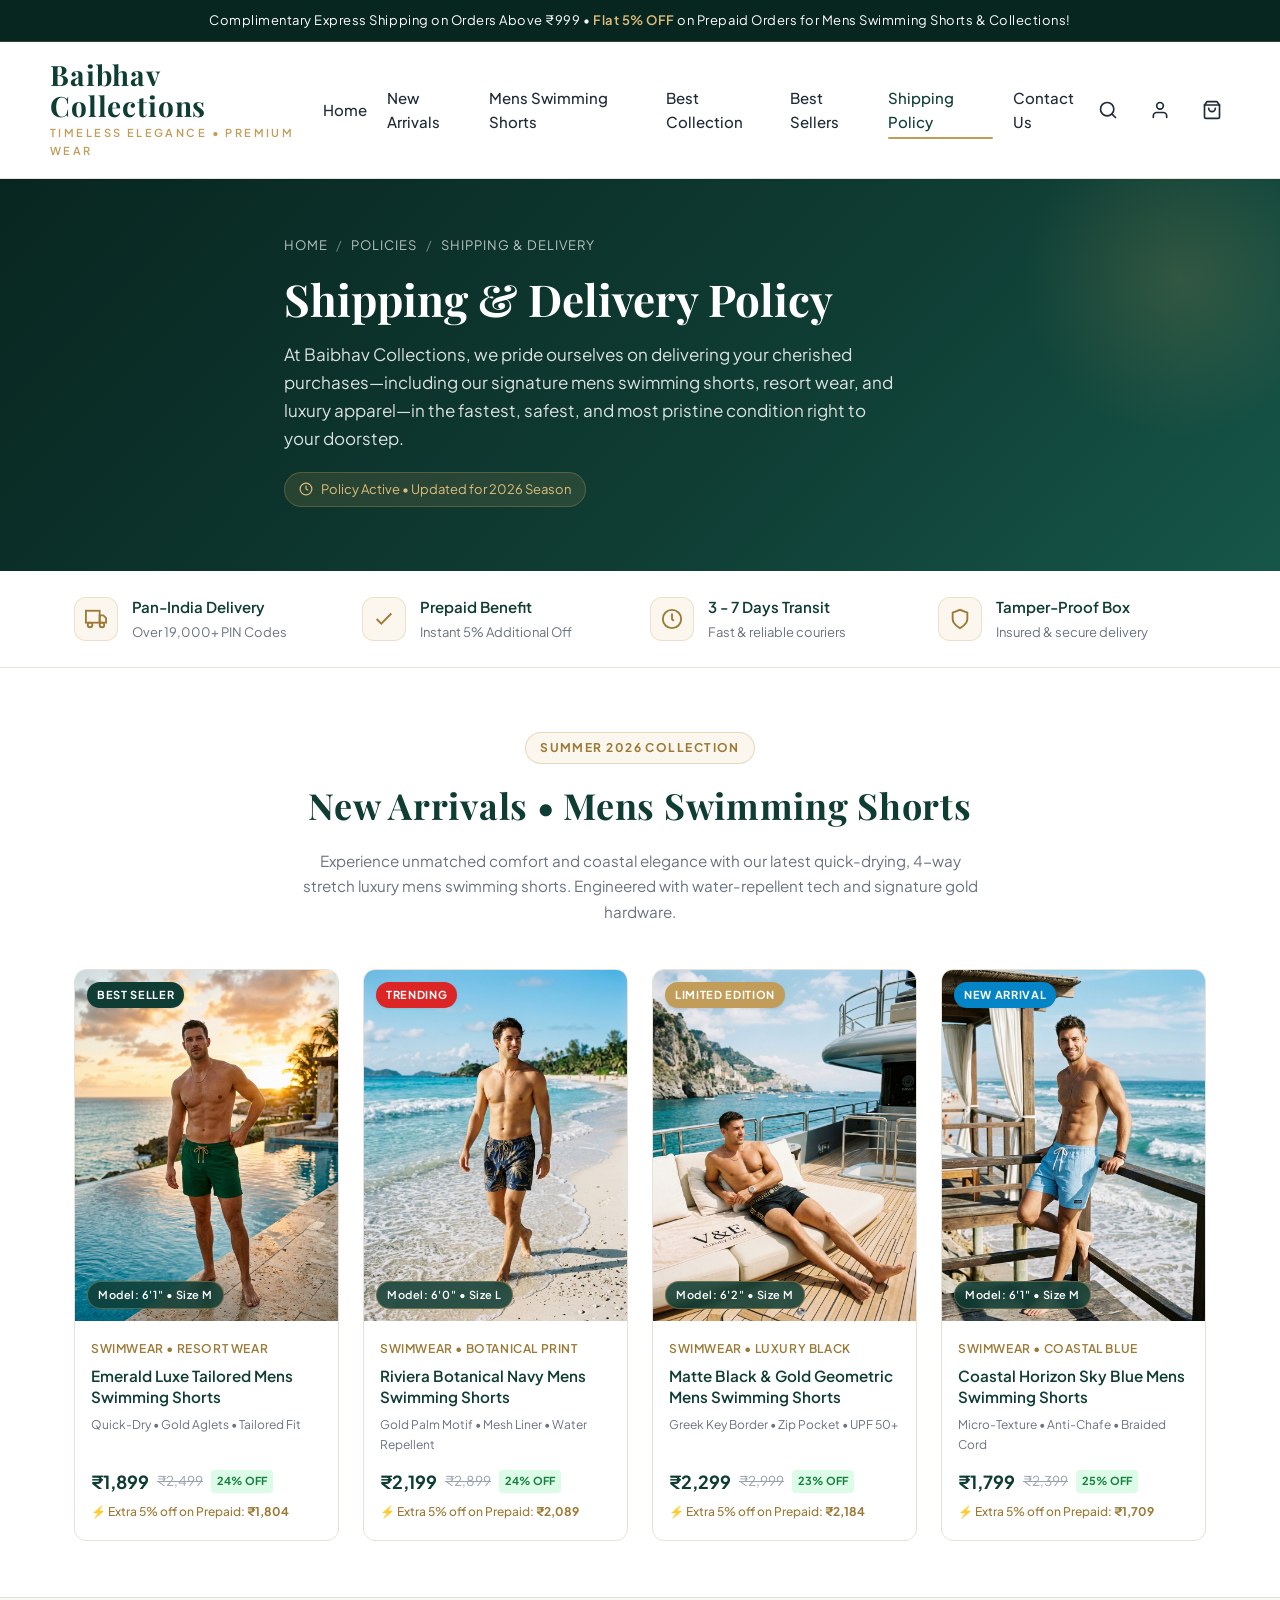
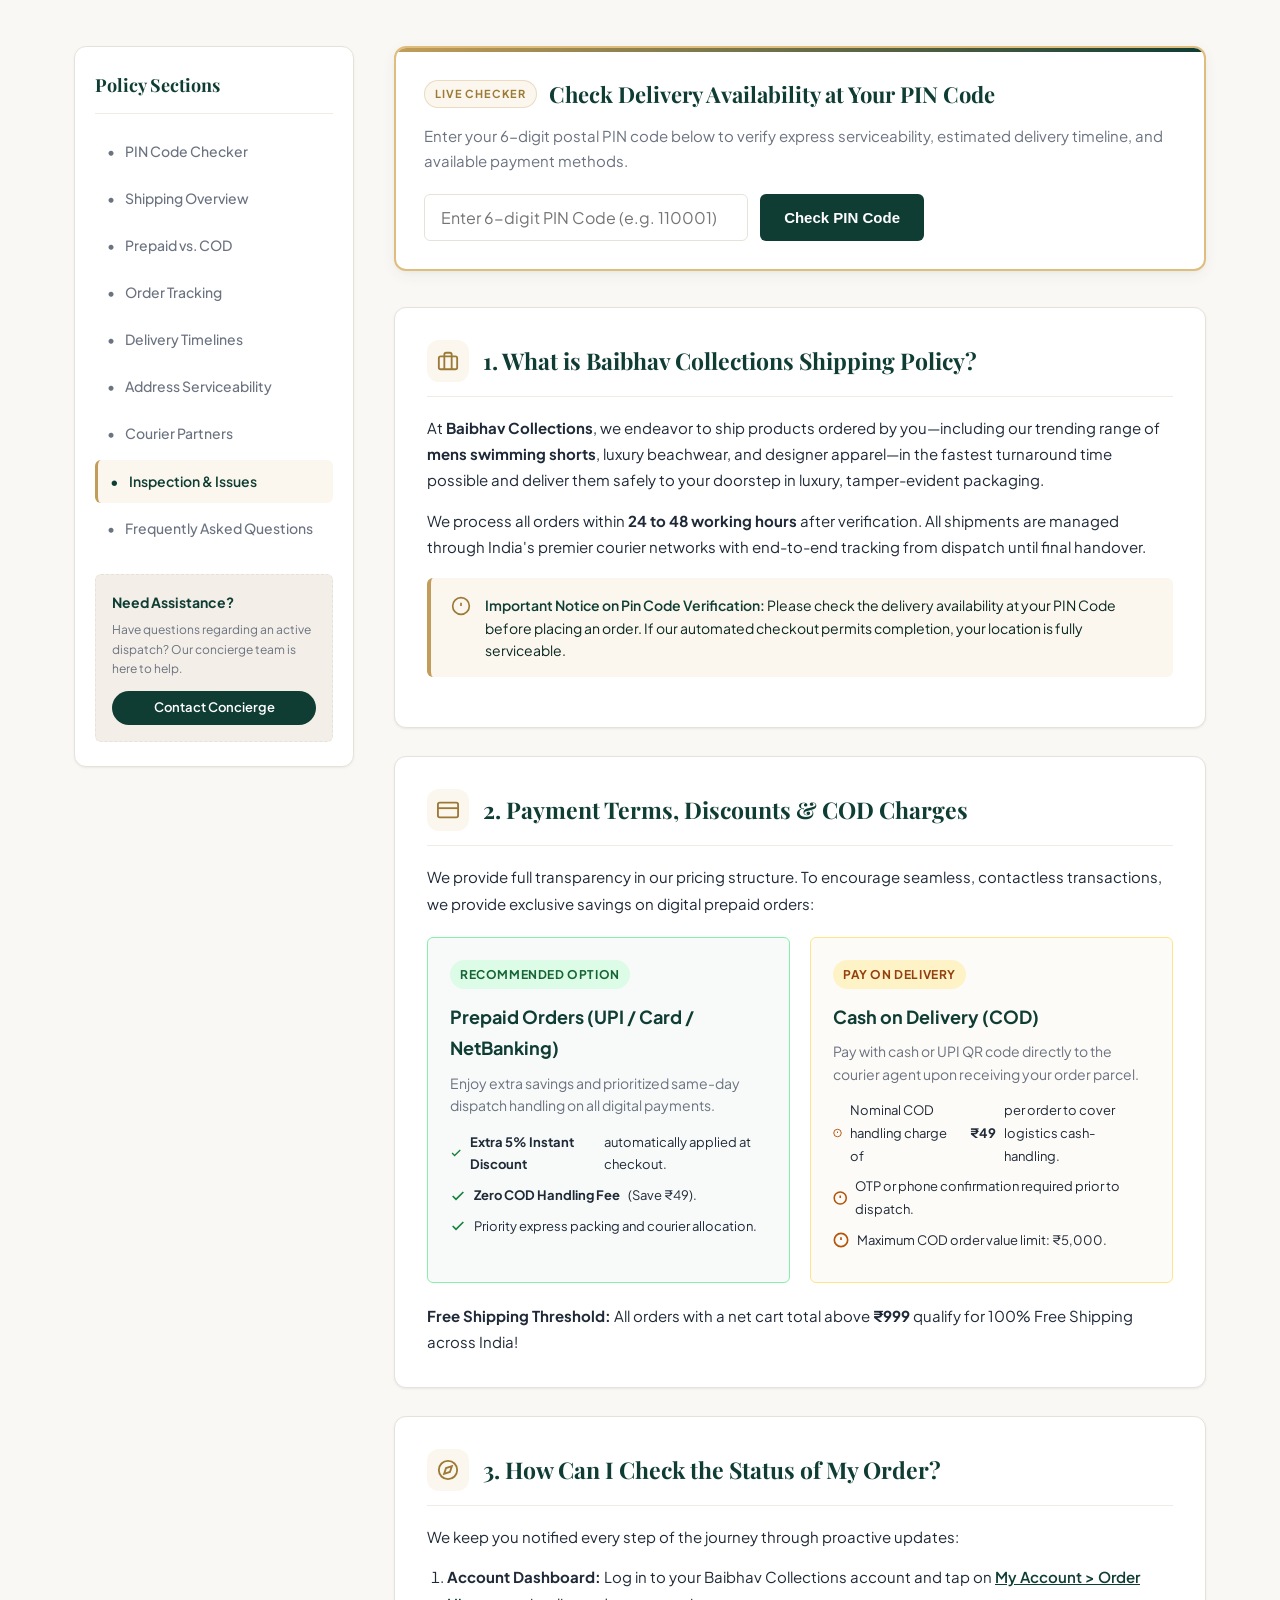
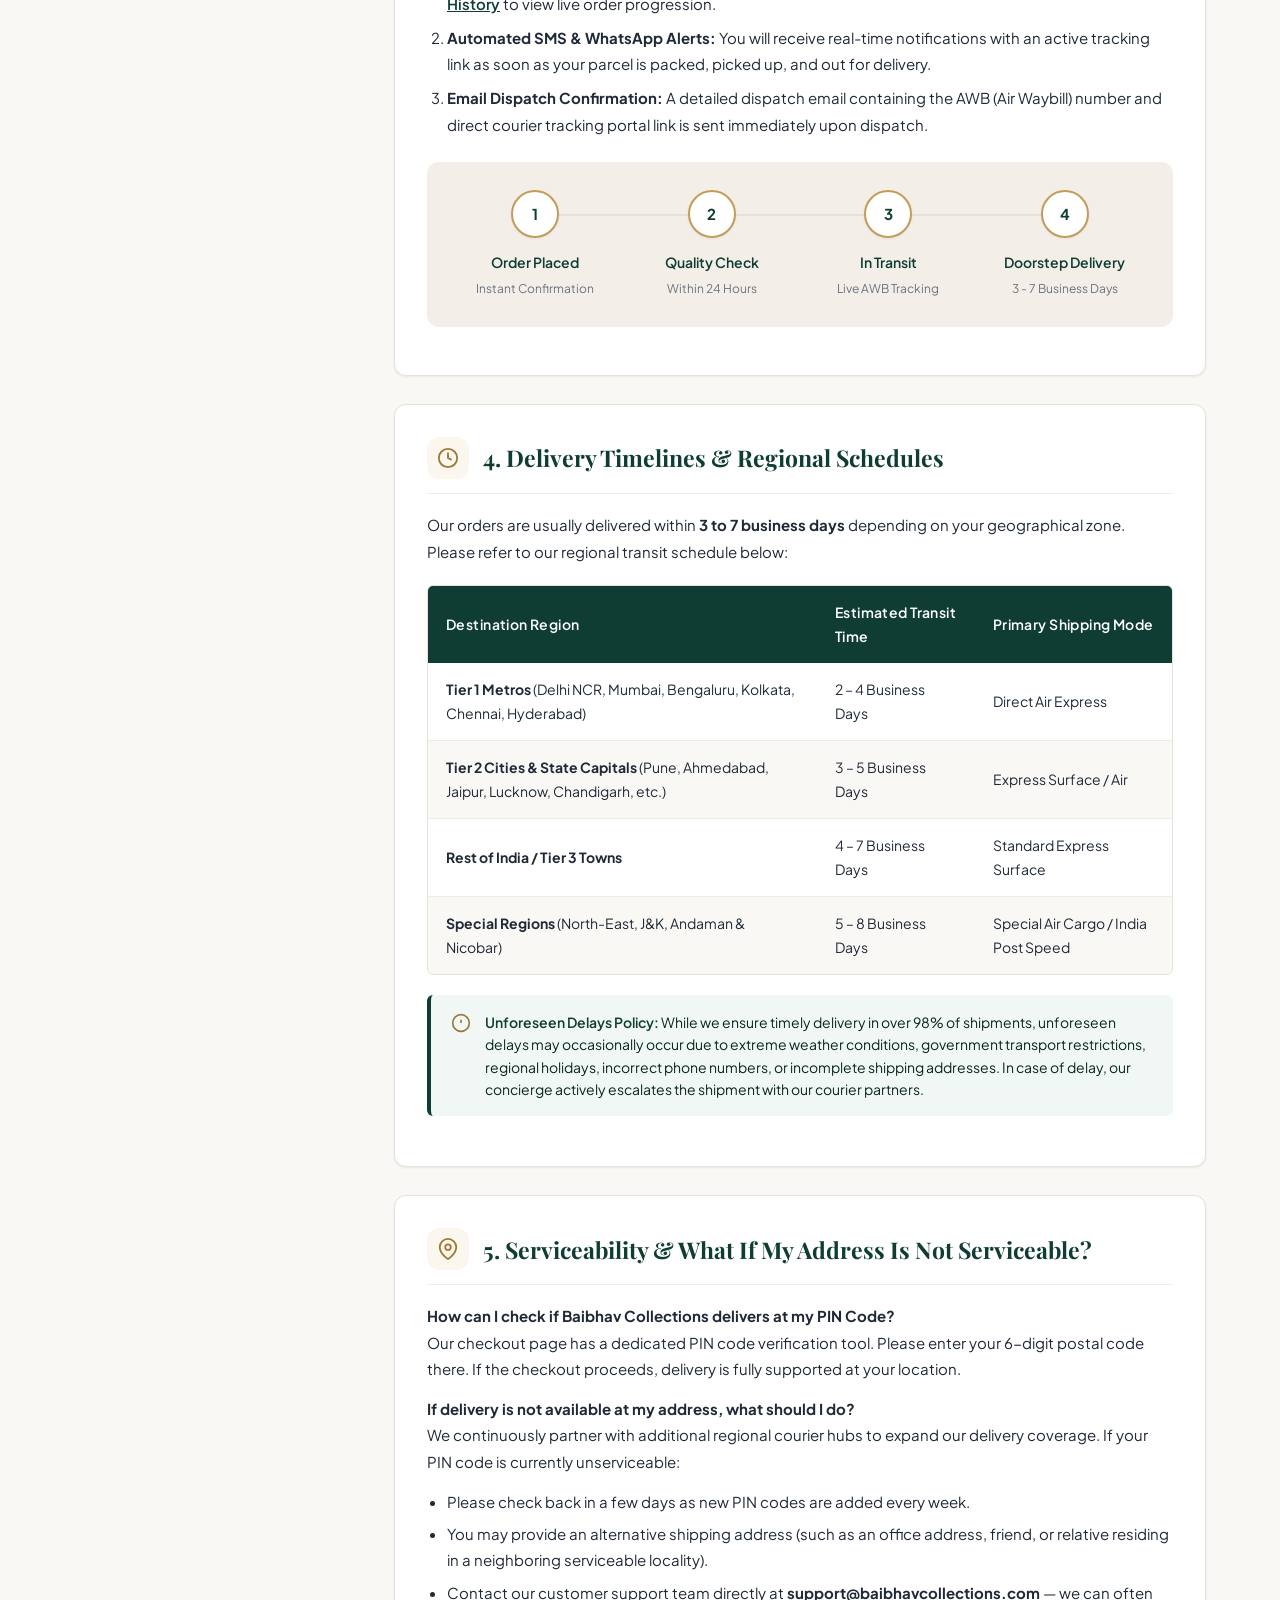
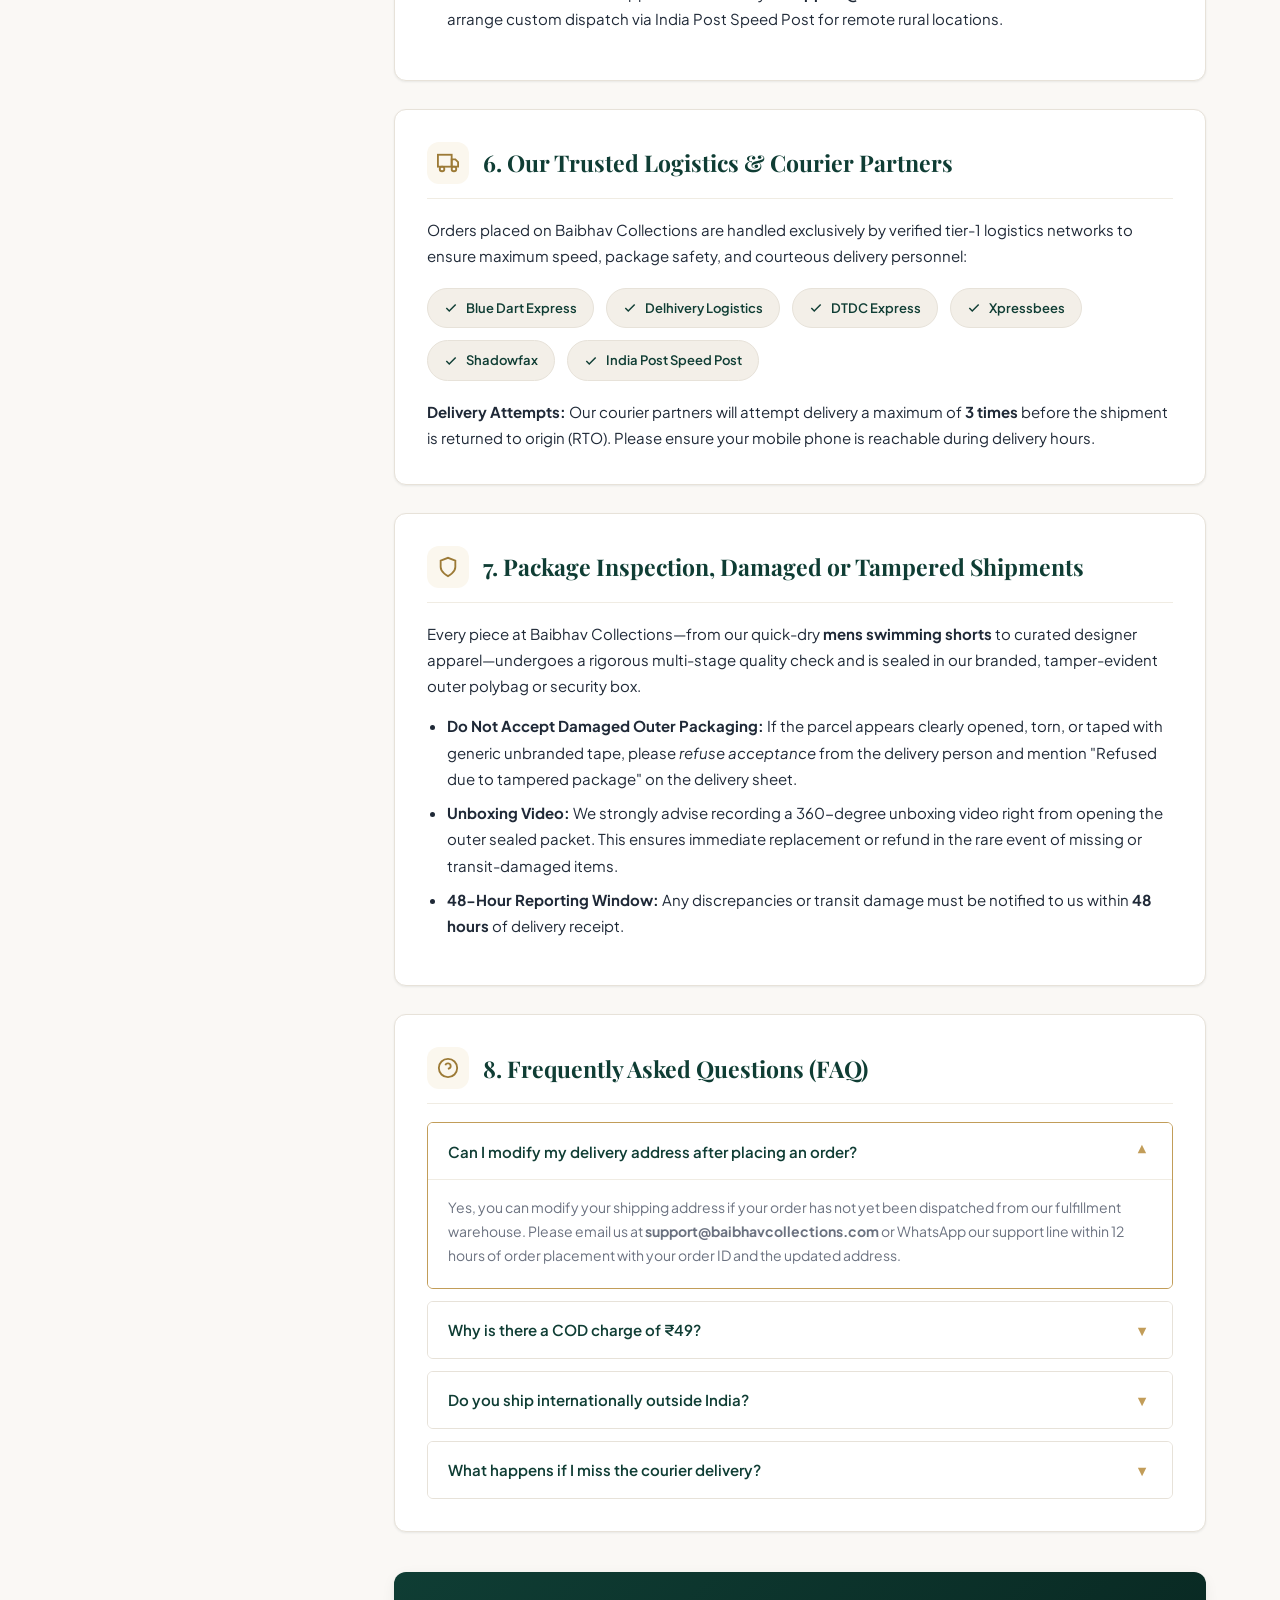
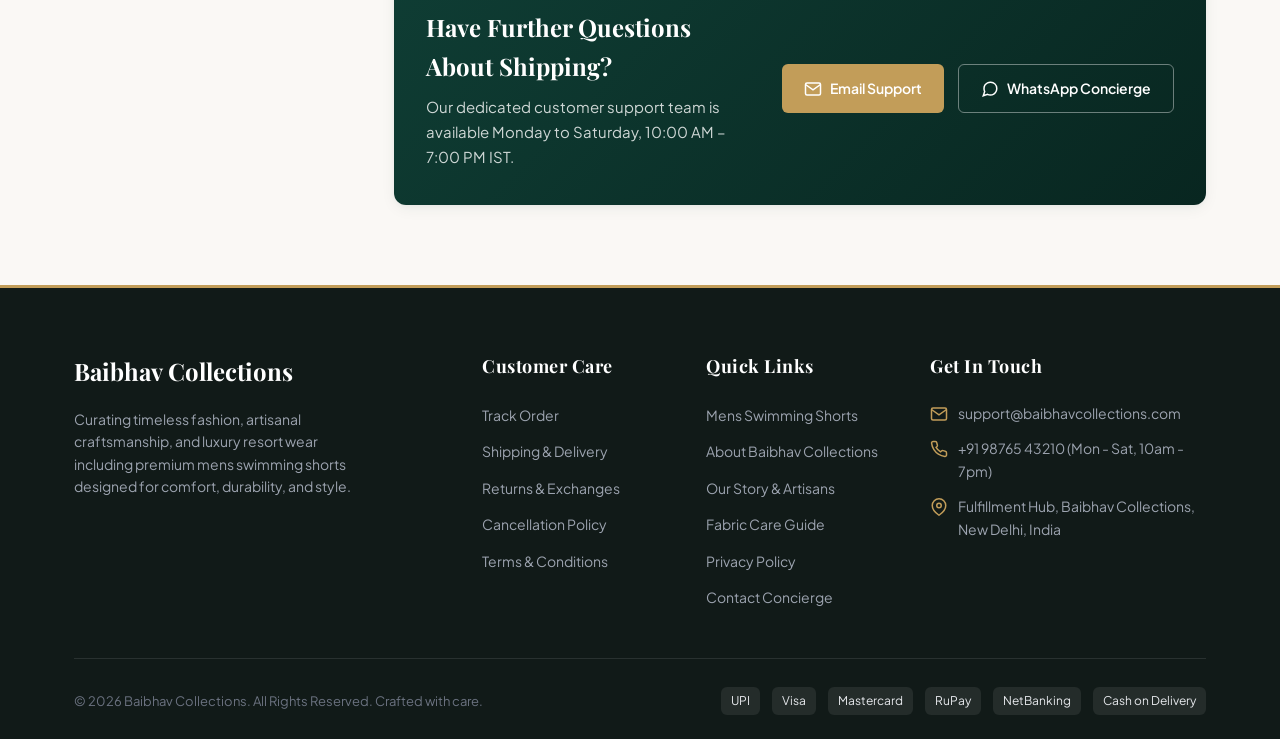
==== commit 052aa58b: "Add editorial fashion model images to New Arrivals with interactive hover flip" ====
--- a/index.html
+++ b/index.html
@@ -157,7 +157,9 @@
         <div class="product-card">
           <div class="product-img-box">
             <span class="product-tag badge-bestseller">Best Seller</span>
-            <img src="images/emerald-swim-shorts.jpg" alt="Emerald Luxe Tailored Mens Swimming Shorts" loading="lazy">
+            <img src="images/model-emerald-shorts.jpg" alt="Model wearing Emerald Luxe Tailored Mens Swimming Shorts" class="img-primary" loading="lazy">
+            <img src="images/emerald-swim-shorts.jpg" alt="Emerald Luxe Tailored Mens Swimming Shorts product flat lay" class="img-secondary" loading="lazy">
+            <div class="model-size-badge">Model: 6'1" &bull; Size M</div>
             <div class="product-overlay">
               <button class="btn-quick-add" onclick="handleAddToCart('Emerald Luxe Tailored Mens Swimming Shorts')">Add to Cart</button>
             </div>
@@ -181,7 +183,9 @@
         <div class="product-card">
           <div class="product-img-box">
             <span class="product-tag badge-trending">Trending</span>
-            <img src="images/tropical-navy-swim-shorts.jpg" alt="Riviera Botanical Navy Mens Swimming Shorts" loading="lazy">
+            <img src="images/model-tropical-shorts.jpg" alt="Model wearing Riviera Botanical Navy Mens Swimming Shorts" class="img-primary" loading="lazy">
+            <img src="images/tropical-navy-swim-shorts.jpg" alt="Riviera Botanical Navy Mens Swimming Shorts flat lay" class="img-secondary" loading="lazy">
+            <div class="model-size-badge">Model: 6'0" &bull; Size L</div>
             <div class="product-overlay">
               <button class="btn-quick-add" onclick="handleAddToCart('Riviera Botanical Navy Mens Swimming Shorts')">Add to Cart</button>
             </div>
@@ -205,7 +209,9 @@
         <div class="product-card">
           <div class="product-img-box">
             <span class="product-tag badge-limited">Limited Edition</span>
-            <img src="images/geometric-black-swim-shorts.jpg" alt="Matte Black & Gold Geometric Mens Swimming Shorts" loading="lazy">
+            <img src="images/model-geometric-shorts.jpg" alt="Model wearing Matte Black and Gold Geometric Mens Swimming Shorts" class="img-primary" loading="lazy">
+            <img src="images/geometric-black-swim-shorts.jpg" alt="Matte Black and Gold Geometric Mens Swimming Shorts flat lay" class="img-secondary" loading="lazy">
+            <div class="model-size-badge">Model: 6'2" &bull; Size M</div>
             <div class="product-overlay">
               <button class="btn-quick-add" onclick="handleAddToCart('Matte Black & Gold Geometric Mens Swimming Shorts')">Add to Cart</button>
             </div>
@@ -229,7 +235,9 @@
         <div class="product-card">
           <div class="product-img-box">
             <span class="product-tag badge-new">New Arrival</span>
-            <img src="images/coastal-blue-swim-shorts.jpg" alt="Coastal Horizon Sky Blue Mens Swimming Shorts" loading="lazy">
+            <img src="images/model-coastal-shorts.jpg" alt="Model wearing Coastal Horizon Sky Blue Mens Swimming Shorts" class="img-primary" loading="lazy">
+            <img src="images/coastal-blue-swim-shorts.jpg" alt="Coastal Horizon Sky Blue Mens Swimming Shorts flat lay" class="img-secondary" loading="lazy">
+            <div class="model-size-badge">Model: 6'1" &bull; Size M</div>
             <div class="product-overlay">
               <button class="btn-quick-add" onclick="handleAddToCart('Coastal Horizon Sky Blue Mens Swimming Shorts')">Add to Cart</button>
             </div>
--- a/css/style.css
+++ b/css/style.css
@@ -1220,18 +1220,57 @@
   width: 100%;
   height: 100%;
   object-fit: cover;
-  transition: transform 0.5s ease;
-}
-
-.product-card:hover .product-img-box img {
-  transform: scale(1.06);
+  transition: transform 0.5s ease, opacity 0.4s ease;
+}
+
+.product-img-box .img-primary {
+  position: relative;
+  z-index: 1;
+}
+
+.product-img-box .img-secondary {
+  position: absolute;
+  inset: 0;
+  z-index: 2;
+  opacity: 0;
+}
+
+.product-card:hover .product-img-box .img-secondary {
+  opacity: 1;
+  transform: scale(1.05);
+}
+
+.product-card:hover .product-img-box .img-primary {
+  transform: scale(1.05);
+}
+
+.model-size-badge {
+  position: absolute;
+  bottom: 12px;
+  left: 12px;
+  z-index: 4;
+  background: rgba(15, 61, 52, 0.85);
+  backdrop-filter: blur(4px);
+  color: #ffffff;
+  font-size: 0.6875rem;
+  letter-spacing: 0.05em;
+  padding: 4px 10px;
+  border-radius: var(--radius-full);
+  font-weight: 600;
+  border: 1px solid rgba(194, 157, 89, 0.4);
+  pointer-events: none;
+  transition: opacity var(--transition-fast);
+}
+
+.product-card:hover .model-size-badge {
+  opacity: 0;
 }
 
 .product-tag {
   position: absolute;
   top: 12px;
   left: 12px;
-  z-index: 3;
+  z-index: 4;
   font-size: 0.6875rem;
   font-weight: 700;
   text-transform: uppercase;
@@ -1270,6 +1309,7 @@
   justify-content: center;
   padding: 16px;
   opacity: 0;
+  z-index: 5;
   transition: opacity var(--transition-fast);
 }
 
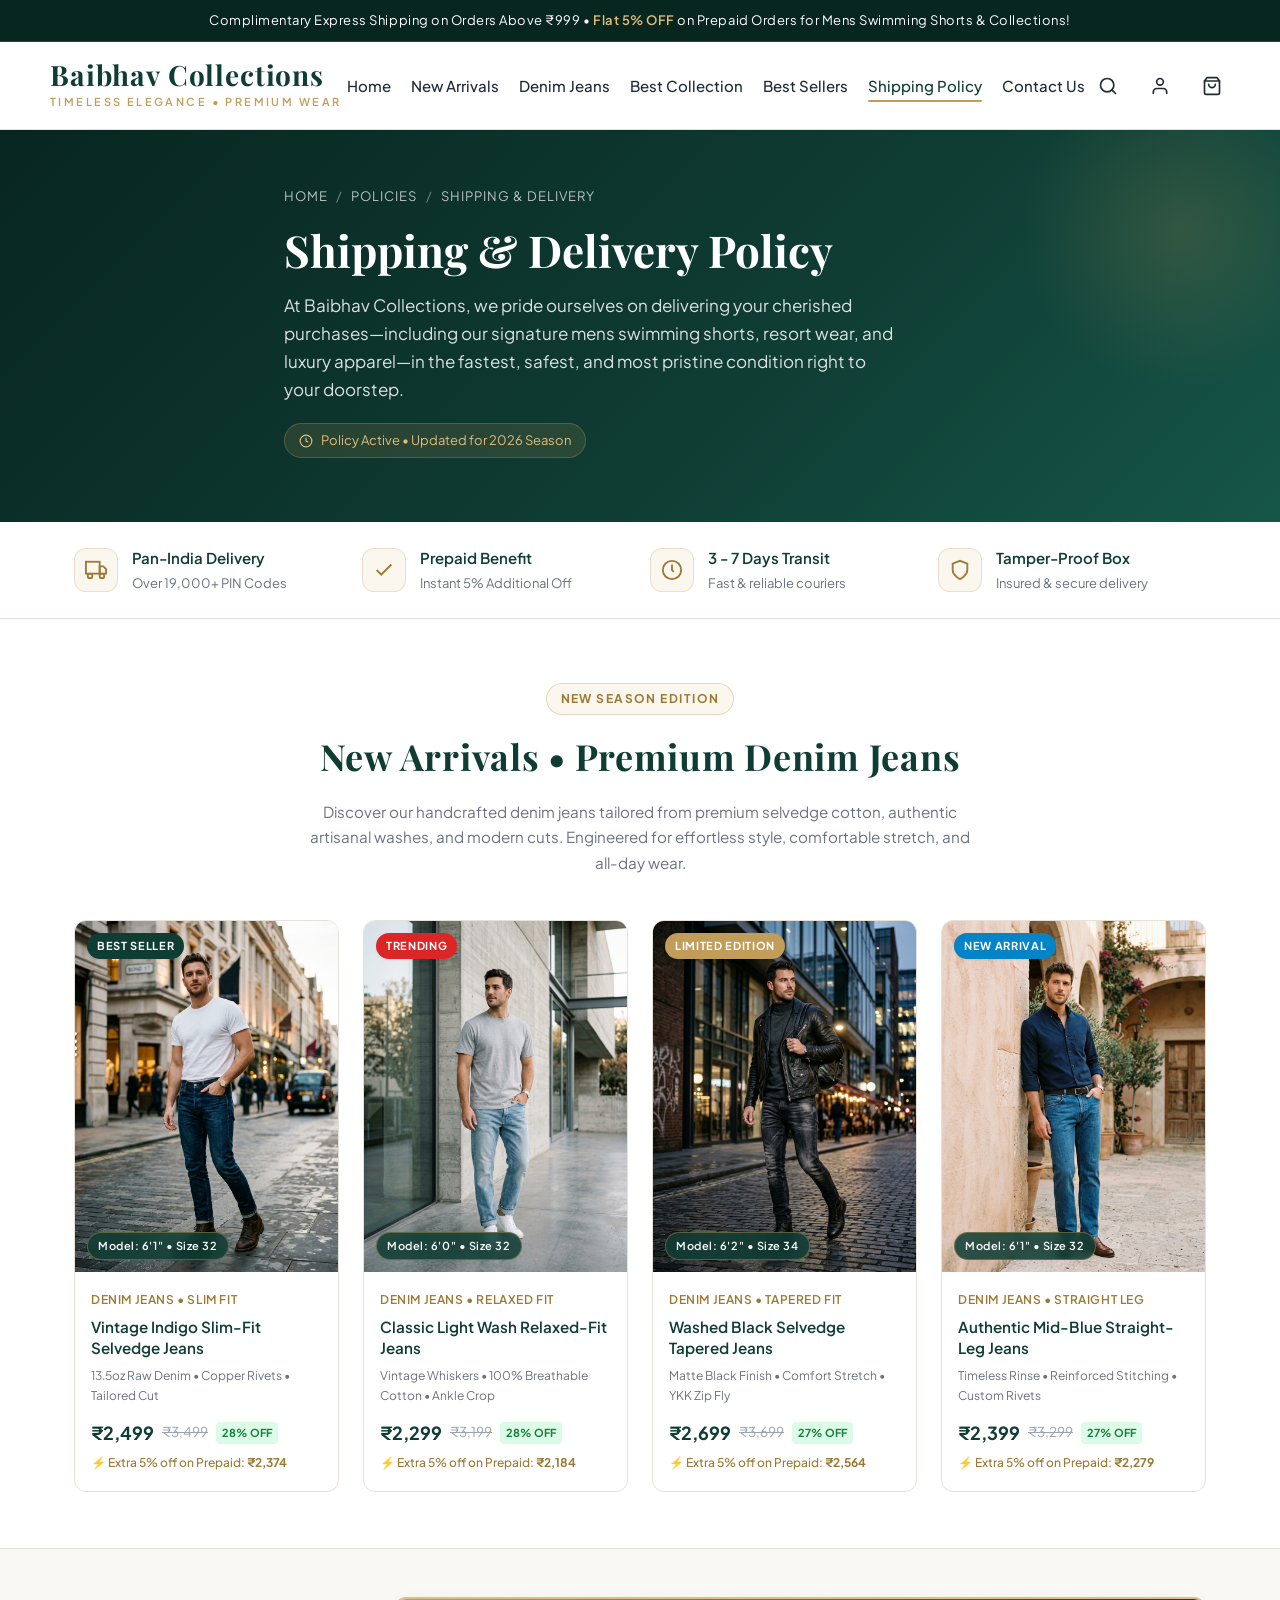
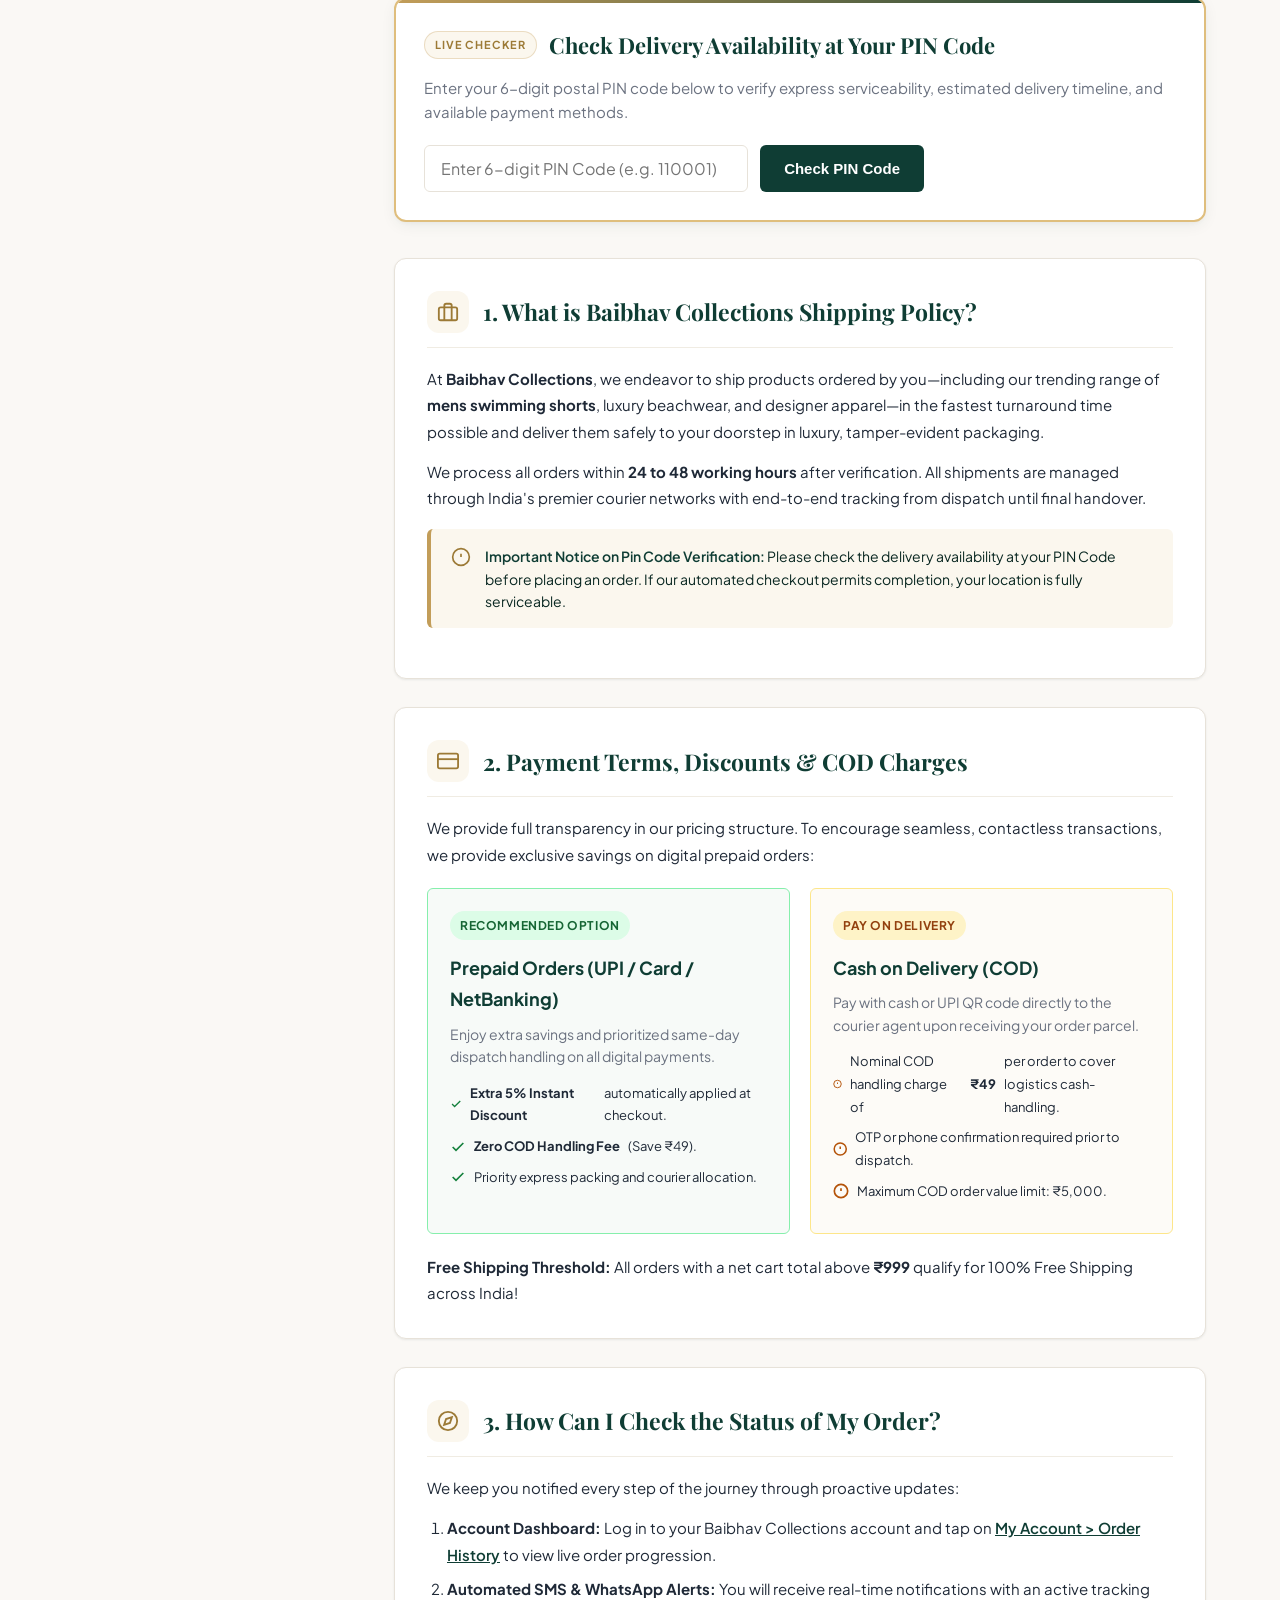
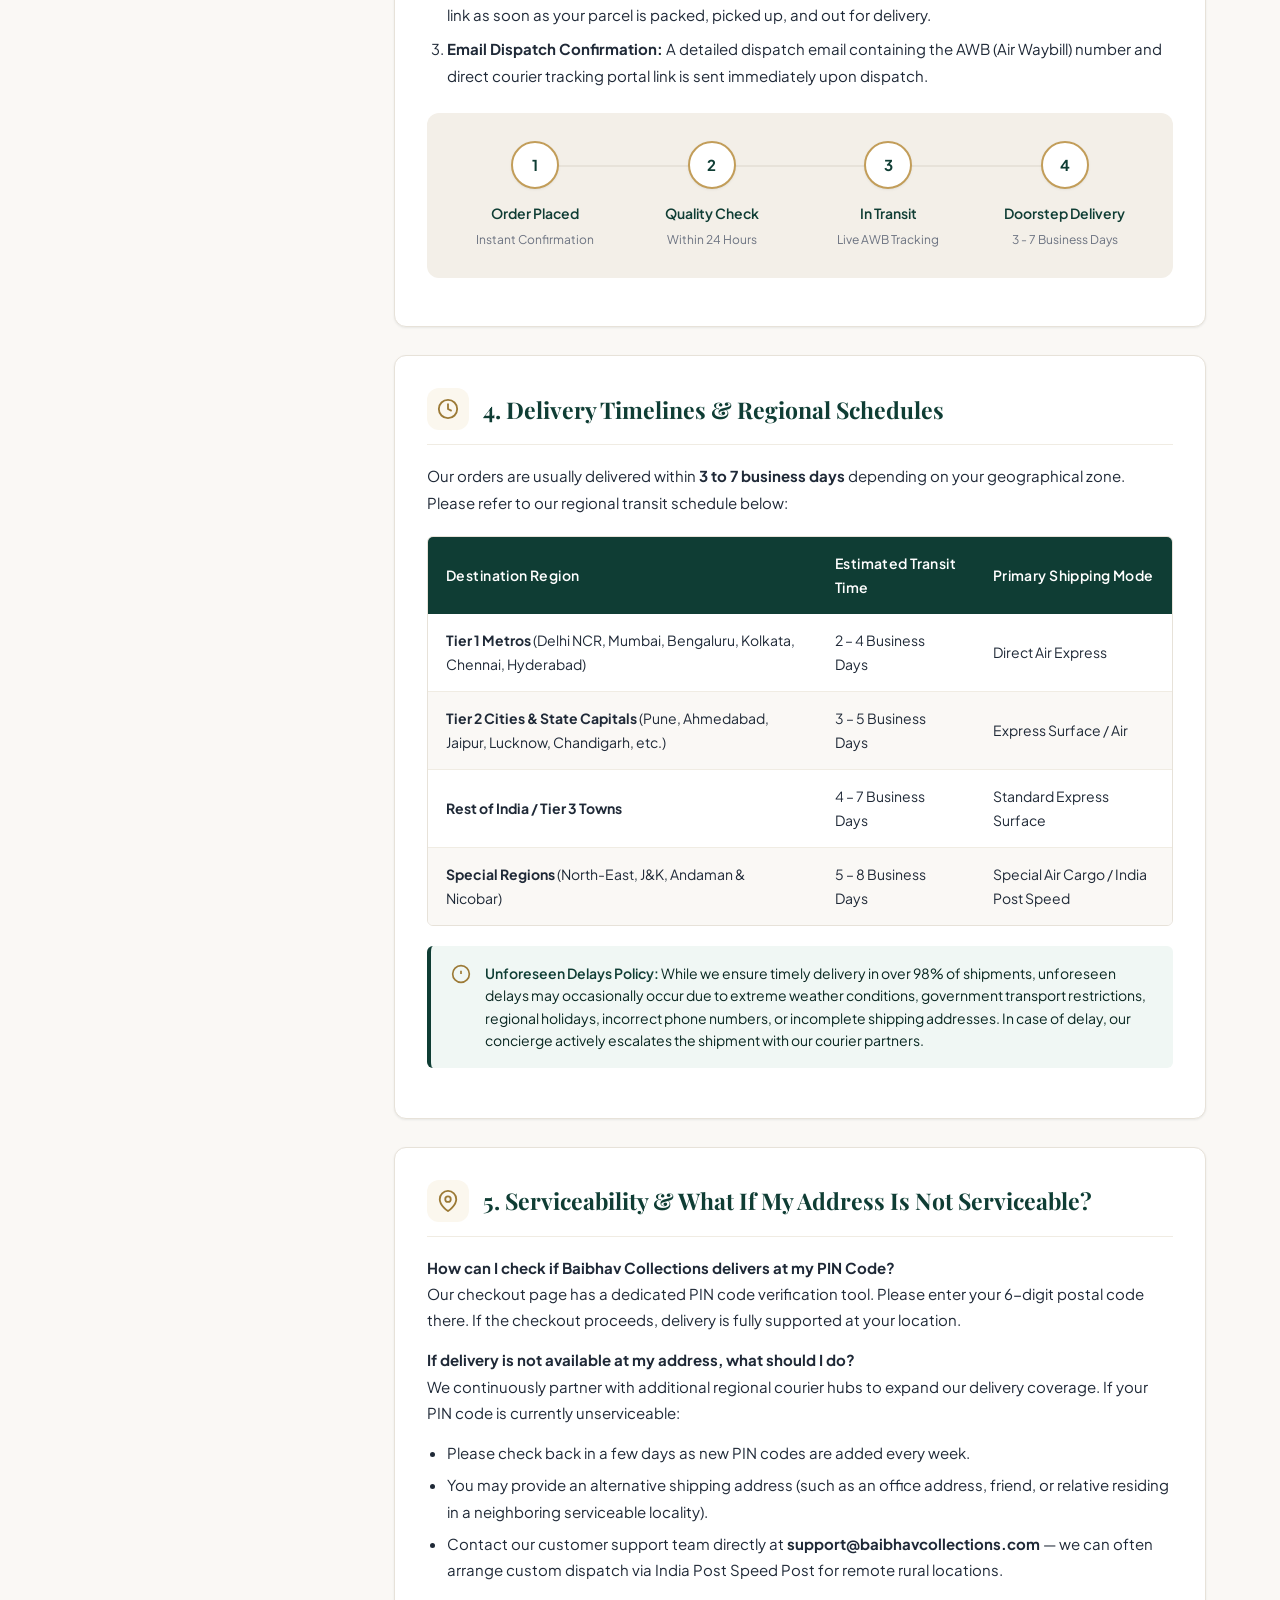
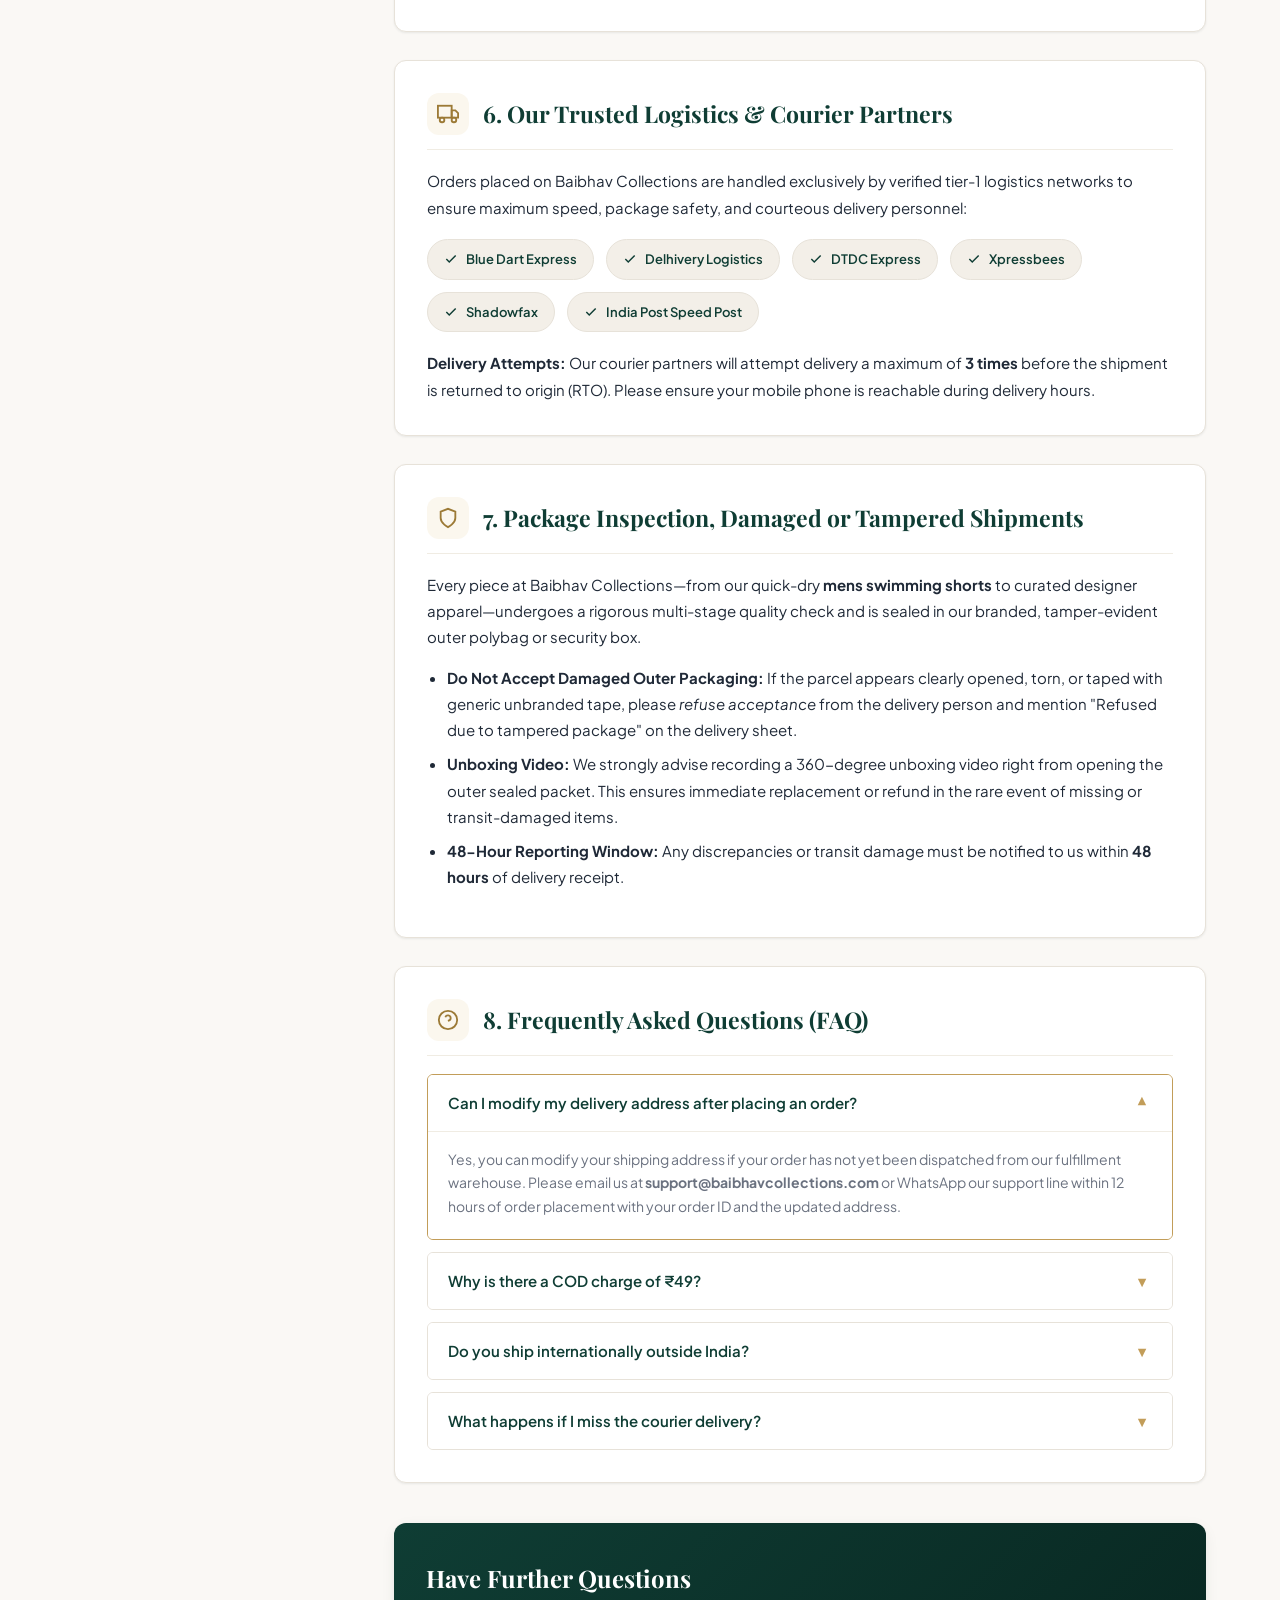
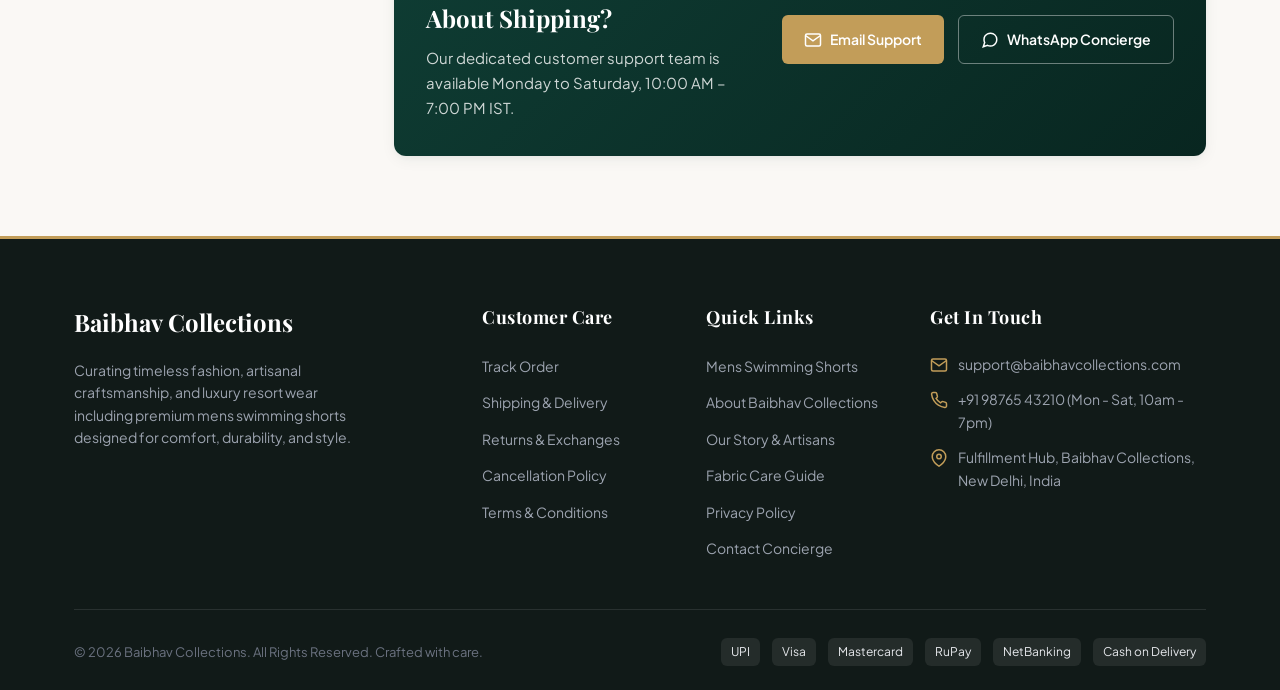
==== commit 2dc66e8a: "Replace swimming shorts with premium denim jeans collection featuring editorial model photos" ====
--- a/index.html
+++ b/index.html
@@ -33,7 +33,7 @@
       <nav class="main-nav" aria-label="Main Navigation">
         <a href="#" class="nav-link">Home</a>
         <a href="#newArrivals" class="nav-link">New Arrivals</a>
-        <a href="#newArrivals" class="nav-link">Mens Swimming Shorts</a>
+        <a href="#newArrivals" class="nav-link">Denim Jeans</a>
         <a href="#newArrivals" class="nav-link">Best Collection</a>
         <a href="#newArrivals" class="nav-link">Best Sellers</a>
         <a href="#" class="nav-link active">Shipping Policy</a>
@@ -41,7 +41,7 @@
       </nav>
 
       <div class="header-actions">
-        <button class="action-btn" title="Search Mens Swimming Shorts & Collections" aria-label="Search">
+        <button class="action-btn" title="Search Denim Jeans & Collections" aria-label="Search">
           <svg width="20" height="20" viewBox="0 0 24 24" fill="none" stroke="currentColor" stroke-width="2" stroke-linecap="round" stroke-linejoin="round">
             <circle cx="11" cy="11" r="8"></circle>
             <line x1="21" y1="21" x2="16.65" y2="16.65"></line>
@@ -147,9 +147,9 @@
   <section id="newArrivals" class="new-arrivals-section">
     <div class="container">
       <div class="section-header-center">
-        <span class="subheading-badge">Summer 2026 Collection</span>
-        <h2>New Arrivals &bull; Mens Swimming Shorts</h2>
-        <p class="section-desc">Experience unmatched comfort and coastal elegance with our latest quick-drying, 4-way stretch luxury mens swimming shorts. Engineered with water-repellent tech and signature gold hardware.</p>
+        <span class="subheading-badge">New Season Edition</span>
+        <h2>New Arrivals &bull; Premium Denim Jeans</h2>
+        <p class="section-desc">Discover our handcrafted denim jeans tailored from premium selvedge cotton, authentic artisanal washes, and modern cuts. Engineered for effortless style, comfortable stretch, and all-day wear.</p>
       </div>
 
       <div class="products-grid">
@@ -157,25 +157,25 @@
         <div class="product-card">
           <div class="product-img-box">
             <span class="product-tag badge-bestseller">Best Seller</span>
-            <img src="images/model-emerald-shorts.jpg" alt="Model wearing Emerald Luxe Tailored Mens Swimming Shorts" class="img-primary" loading="lazy">
-            <img src="images/emerald-swim-shorts.jpg" alt="Emerald Luxe Tailored Mens Swimming Shorts product flat lay" class="img-secondary" loading="lazy">
-            <div class="model-size-badge">Model: 6'1" &bull; Size M</div>
+            <img src="images/model-indigo-jeans.jpg" alt="Model wearing Vintage Indigo Slim-Fit Selvedge Denim Jeans" class="img-primary" loading="lazy">
+            <img src="images/detail-indigo-jeans.jpg" alt="Vintage Indigo Selvedge Denim Jeans folded detail" class="img-secondary" loading="lazy">
+            <div class="model-size-badge">Model: 6'1" &bull; Size 32</div>
             <div class="product-overlay">
-              <button class="btn-quick-add" onclick="handleAddToCart('Emerald Luxe Tailored Mens Swimming Shorts')">Add to Cart</button>
+              <button class="btn-quick-add" onclick="handleAddToCart('Vintage Indigo Slim-Fit Selvedge Jeans')">Add to Cart</button>
             </div>
           </div>
           <div class="product-details">
-            <span class="product-category">Swimwear &bull; Resort Wear</span>
-            <h3 class="product-title">Emerald Luxe Tailored Mens Swimming Shorts</h3>
+            <span class="product-category">Denim Jeans &bull; Slim Fit</span>
+            <h3 class="product-title">Vintage Indigo Slim-Fit Selvedge Jeans</h3>
             <div class="product-meta-specs">
-              <span>Quick-Dry</span> &bull; <span>Gold Aglets</span> &bull; <span>Tailored Fit</span>
+              <span>13.5oz Raw Denim</span> &bull; <span>Copper Rivets</span> &bull; <span>Tailored Cut</span>
             </div>
             <div class="product-price-row">
-              <span class="current-price">₹1,899</span>
-              <span class="mrp-price">₹2,499</span>
-              <span class="discount-pill">24% OFF</span>
-            </div>
-            <p class="prepaid-saving-tag">⚡ Extra 5% off on Prepaid: <strong>₹1,804</strong></p>
+              <span class="current-price">₹2,499</span>
+              <span class="mrp-price">₹3,499</span>
+              <span class="discount-pill">28% OFF</span>
+            </div>
+            <p class="prepaid-saving-tag">⚡ Extra 5% off on Prepaid: <strong>₹2,374</strong></p>
           </div>
         </div>
 
@@ -183,25 +183,24 @@
         <div class="product-card">
           <div class="product-img-box">
             <span class="product-tag badge-trending">Trending</span>
-            <img src="images/model-tropical-shorts.jpg" alt="Model wearing Riviera Botanical Navy Mens Swimming Shorts" class="img-primary" loading="lazy">
-            <img src="images/tropical-navy-swim-shorts.jpg" alt="Riviera Botanical Navy Mens Swimming Shorts flat lay" class="img-secondary" loading="lazy">
-            <div class="model-size-badge">Model: 6'0" &bull; Size L</div>
+            <img src="images/model-light-jeans.jpg" alt="Model wearing Classic Light Wash Relaxed-Fit Denim Jeans" class="img-primary" loading="lazy">
+            <div class="model-size-badge">Model: 6'0" &bull; Size 32</div>
             <div class="product-overlay">
-              <button class="btn-quick-add" onclick="handleAddToCart('Riviera Botanical Navy Mens Swimming Shorts')">Add to Cart</button>
+              <button class="btn-quick-add" onclick="handleAddToCart('Classic Light Wash Relaxed-Fit Jeans')">Add to Cart</button>
             </div>
           </div>
           <div class="product-details">
-            <span class="product-category">Swimwear &bull; Botanical Print</span>
-            <h3 class="product-title">Riviera Botanical Navy Mens Swimming Shorts</h3>
+            <span class="product-category">Denim Jeans &bull; Relaxed Fit</span>
+            <h3 class="product-title">Classic Light Wash Relaxed-Fit Jeans</h3>
             <div class="product-meta-specs">
-              <span>Gold Palm Motif</span> &bull; <span>Mesh Liner</span> &bull; <span>Water Repellent</span>
+              <span>Vintage Whiskers</span> &bull; <span>100% Breathable Cotton</span> &bull; <span>Ankle Crop</span>
             </div>
             <div class="product-price-row">
-              <span class="current-price">₹2,199</span>
-              <span class="mrp-price">₹2,899</span>
-              <span class="discount-pill">24% OFF</span>
-            </div>
-            <p class="prepaid-saving-tag">⚡ Extra 5% off on Prepaid: <strong>₹2,089</strong></p>
+              <span class="current-price">₹2,299</span>
+              <span class="mrp-price">₹3,199</span>
+              <span class="discount-pill">28% OFF</span>
+            </div>
+            <p class="prepaid-saving-tag">⚡ Extra 5% off on Prepaid: <strong>₹2,184</strong></p>
           </div>
         </div>
 
@@ -209,25 +208,24 @@
         <div class="product-card">
           <div class="product-img-box">
             <span class="product-tag badge-limited">Limited Edition</span>
-            <img src="images/model-geometric-shorts.jpg" alt="Model wearing Matte Black and Gold Geometric Mens Swimming Shorts" class="img-primary" loading="lazy">
-            <img src="images/geometric-black-swim-shorts.jpg" alt="Matte Black and Gold Geometric Mens Swimming Shorts flat lay" class="img-secondary" loading="lazy">
-            <div class="model-size-badge">Model: 6'2" &bull; Size M</div>
+            <img src="images/model-black-jeans.jpg" alt="Model wearing Washed Black Selvedge Tapered Denim Jeans" class="img-primary" loading="lazy">
+            <div class="model-size-badge">Model: 6'2" &bull; Size 34</div>
             <div class="product-overlay">
-              <button class="btn-quick-add" onclick="handleAddToCart('Matte Black & Gold Geometric Mens Swimming Shorts')">Add to Cart</button>
+              <button class="btn-quick-add" onclick="handleAddToCart('Washed Black Selvedge Tapered Jeans')">Add to Cart</button>
             </div>
           </div>
           <div class="product-details">
-            <span class="product-category">Swimwear &bull; Luxury Black</span>
-            <h3 class="product-title">Matte Black &amp; Gold Geometric Mens Swimming Shorts</h3>
+            <span class="product-category">Denim Jeans &bull; Tapered Fit</span>
+            <h3 class="product-title">Washed Black Selvedge Tapered Jeans</h3>
             <div class="product-meta-specs">
-              <span>Greek Key Border</span> &bull; <span>Zip Pocket</span> &bull; <span>UPF 50+</span>
+              <span>Matte Black Finish</span> &bull; <span>Comfort Stretch</span> &bull; <span>YKK Zip Fly</span>
             </div>
             <div class="product-price-row">
-              <span class="current-price">₹2,299</span>
-              <span class="mrp-price">₹2,999</span>
-              <span class="discount-pill">23% OFF</span>
-            </div>
-            <p class="prepaid-saving-tag">⚡ Extra 5% off on Prepaid: <strong>₹2,184</strong></p>
+              <span class="current-price">₹2,699</span>
+              <span class="mrp-price">₹3,699</span>
+              <span class="discount-pill">27% OFF</span>
+            </div>
+            <p class="prepaid-saving-tag">⚡ Extra 5% off on Prepaid: <strong>₹2,564</strong></p>
           </div>
         </div>
 
@@ -235,25 +233,24 @@
         <div class="product-card">
           <div class="product-img-box">
             <span class="product-tag badge-new">New Arrival</span>
-            <img src="images/model-coastal-shorts.jpg" alt="Model wearing Coastal Horizon Sky Blue Mens Swimming Shorts" class="img-primary" loading="lazy">
-            <img src="images/coastal-blue-swim-shorts.jpg" alt="Coastal Horizon Sky Blue Mens Swimming Shorts flat lay" class="img-secondary" loading="lazy">
-            <div class="model-size-badge">Model: 6'1" &bull; Size M</div>
+            <img src="images/model-midblue-jeans.jpg" alt="Model wearing Authentic Mid-Blue Straight-Leg Denim Jeans" class="img-primary" loading="lazy">
+            <div class="model-size-badge">Model: 6'1" &bull; Size 32</div>
             <div class="product-overlay">
-              <button class="btn-quick-add" onclick="handleAddToCart('Coastal Horizon Sky Blue Mens Swimming Shorts')">Add to Cart</button>
+              <button class="btn-quick-add" onclick="handleAddToCart('Authentic Mid-Blue Straight-Leg Jeans')">Add to Cart</button>
             </div>
           </div>
           <div class="product-details">
-            <span class="product-category">Swimwear &bull; Coastal Blue</span>
-            <h3 class="product-title">Coastal Horizon Sky Blue Mens Swimming Shorts</h3>
+            <span class="product-category">Denim Jeans &bull; Straight Leg</span>
+            <h3 class="product-title">Authentic Mid-Blue Straight-Leg Jeans</h3>
             <div class="product-meta-specs">
-              <span>Micro-Texture</span> &bull; <span>Anti-Chafe</span> &bull; <span>Braided Cord</span>
+              <span>Timeless Rinse</span> &bull; <span>Reinforced Stitching</span> &bull; <span>Custom Rivets</span>
             </div>
             <div class="product-price-row">
-              <span class="current-price">₹1,799</span>
-              <span class="mrp-price">₹2,399</span>
-              <span class="discount-pill">25% OFF</span>
-            </div>
-            <p class="prepaid-saving-tag">⚡ Extra 5% off on Prepaid: <strong>₹1,709</strong></p>
+              <span class="current-price">₹2,399</span>
+              <span class="mrp-price">₹3,299</span>
+              <span class="discount-pill">27% OFF</span>
+            </div>
+            <p class="prepaid-saving-tag">⚡ Extra 5% off on Prepaid: <strong>₹2,279</strong></p>
           </div>
         </div>
       </div>
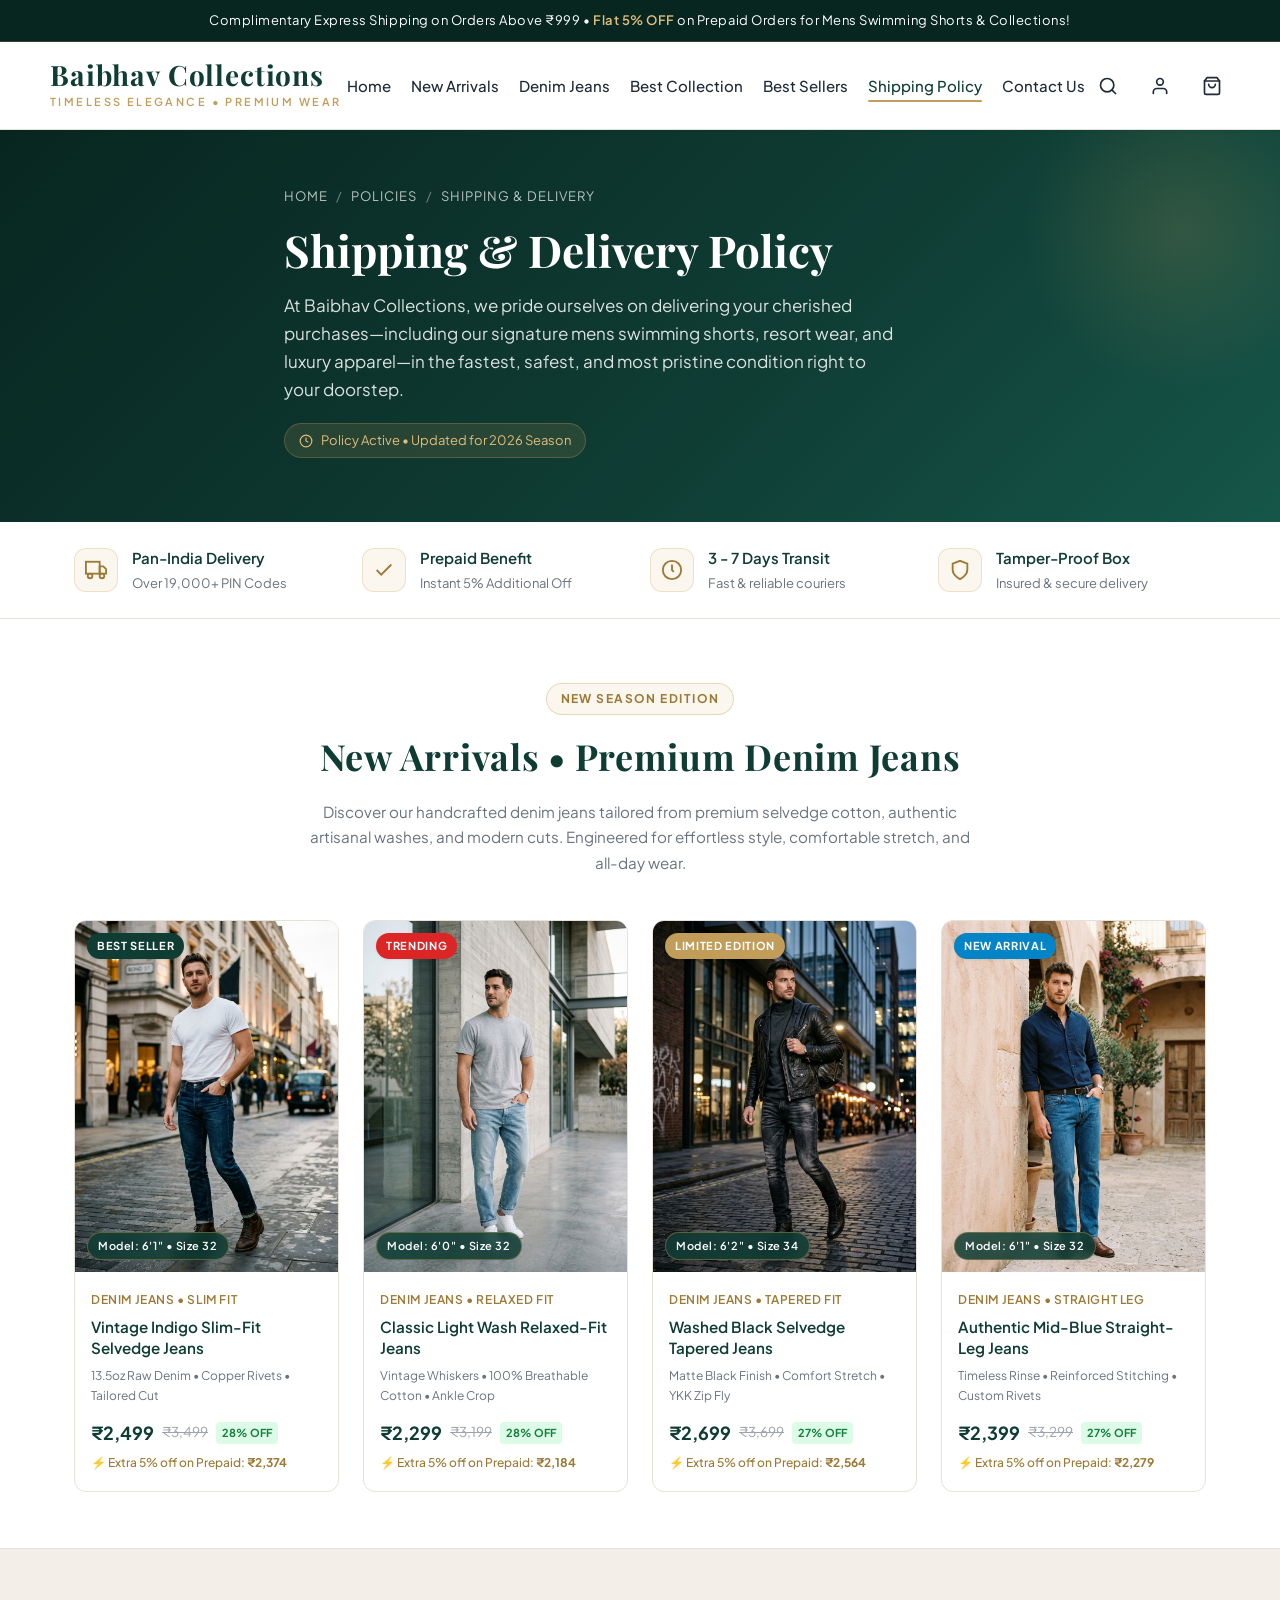
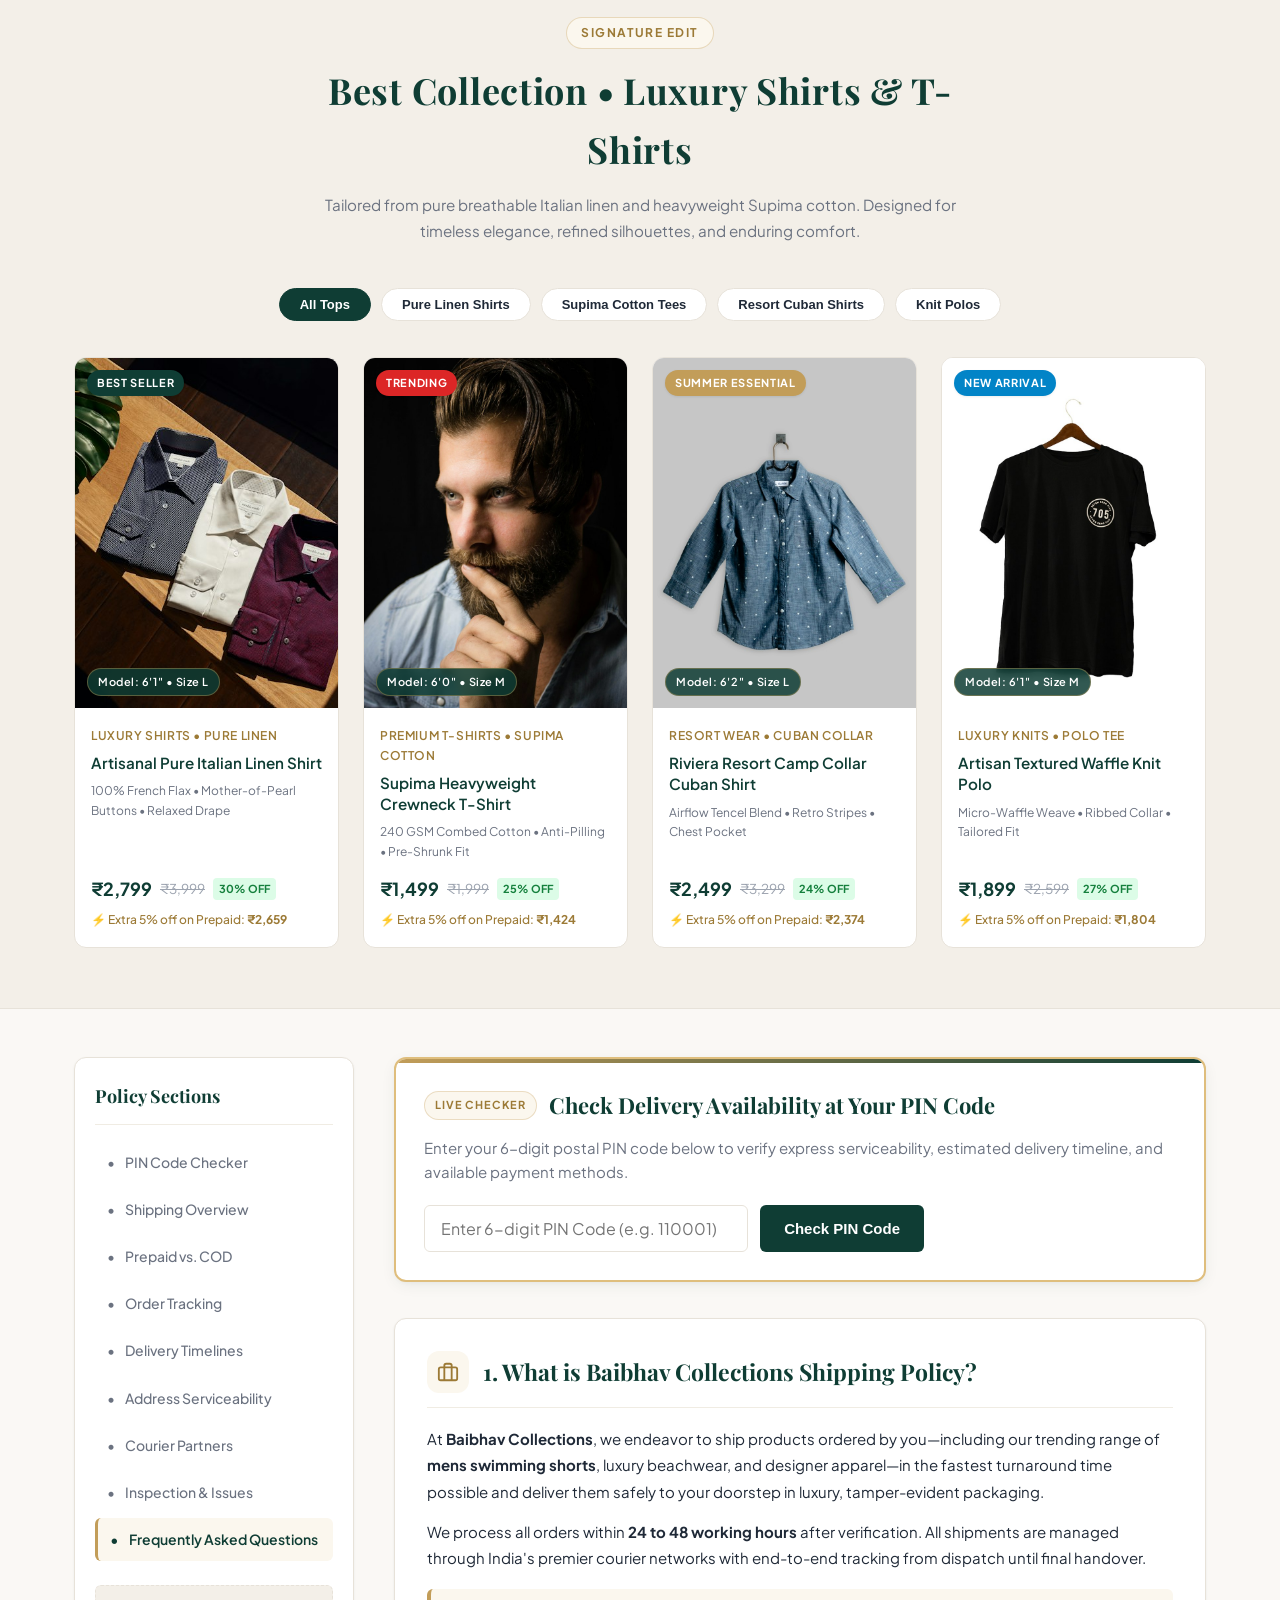
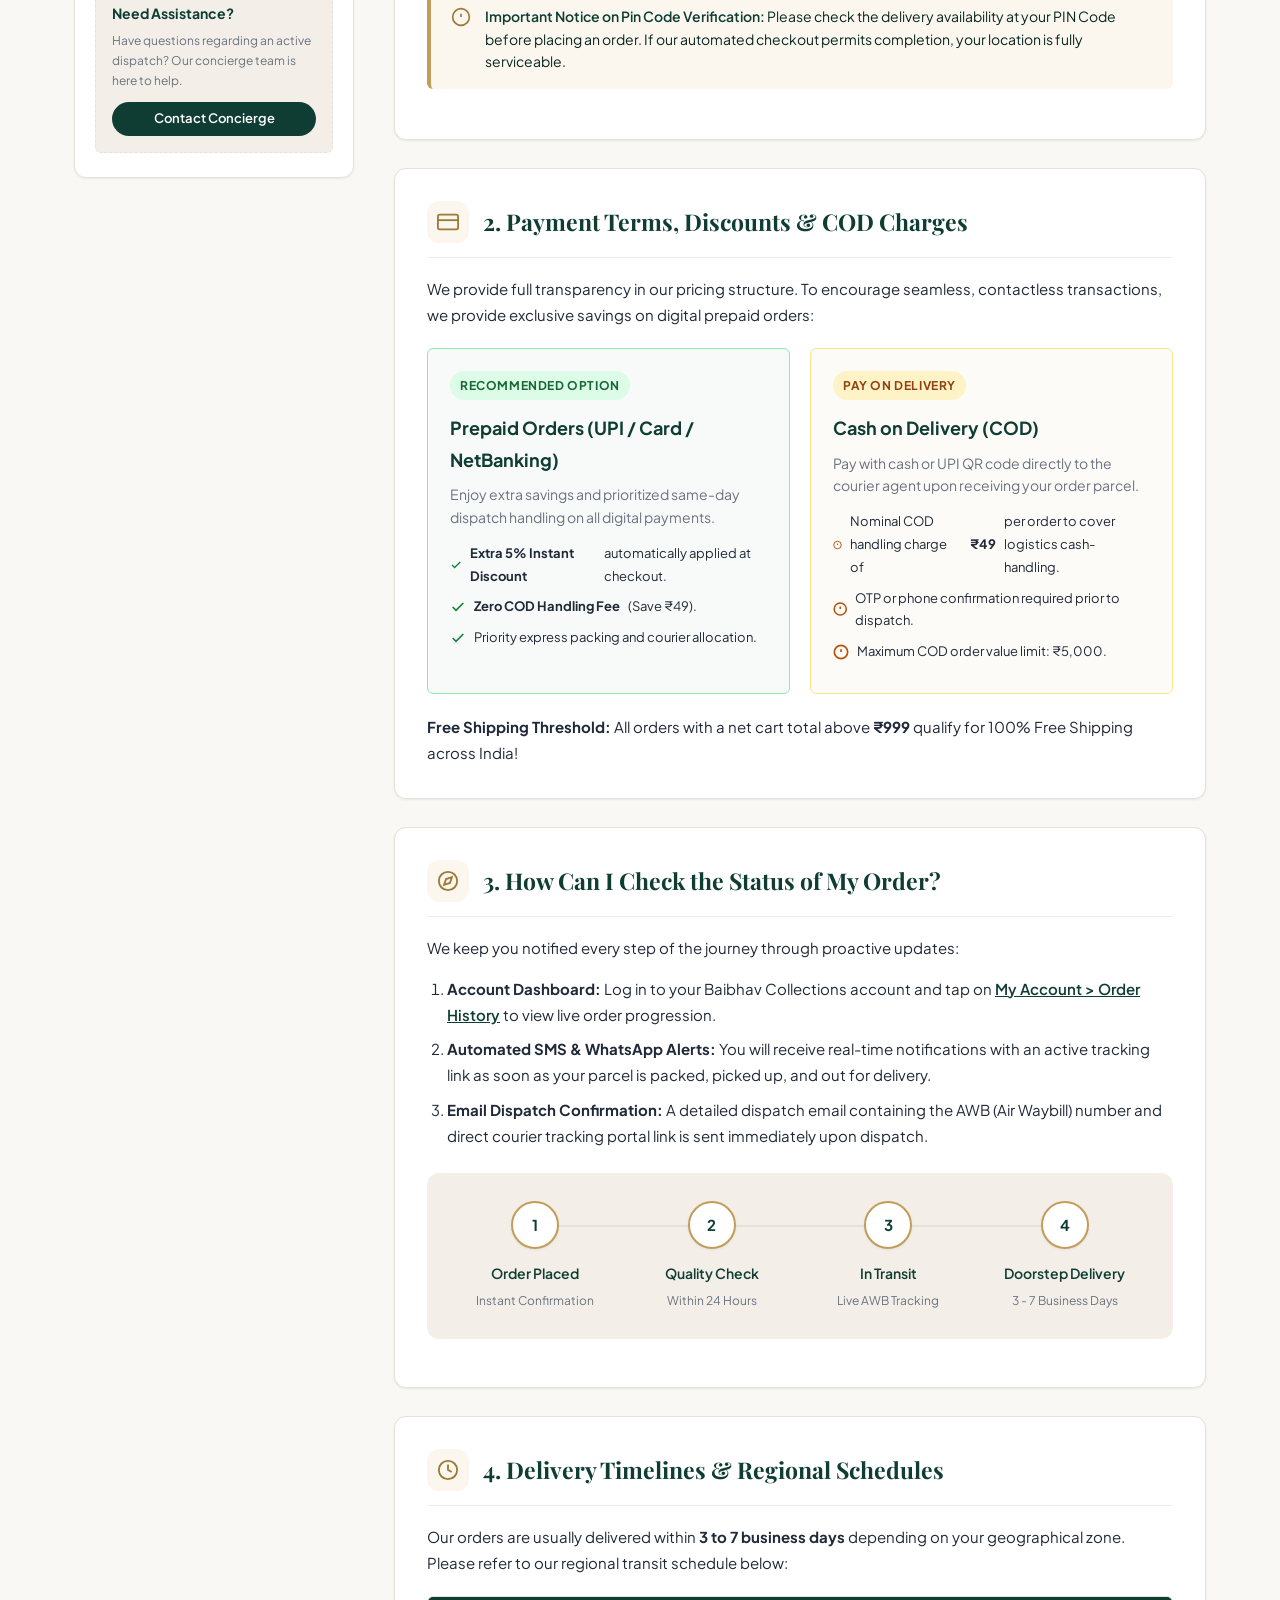
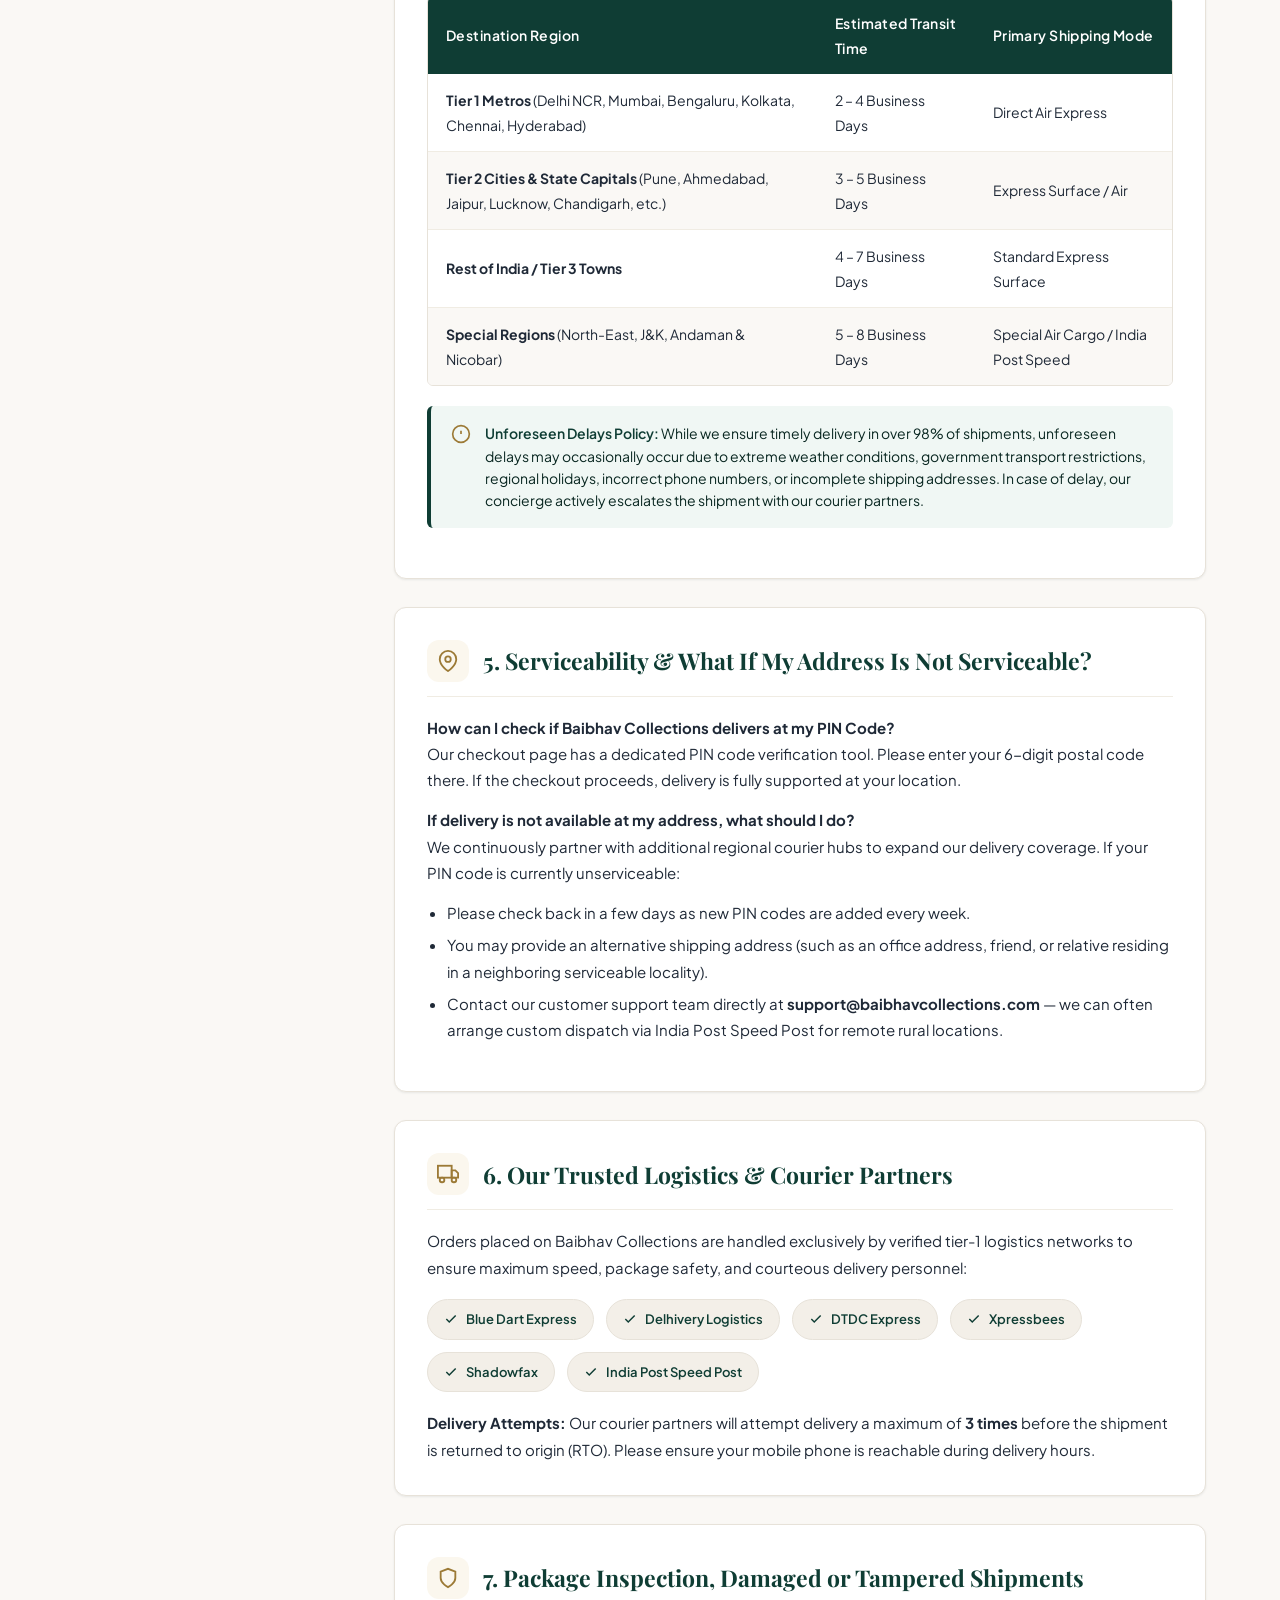
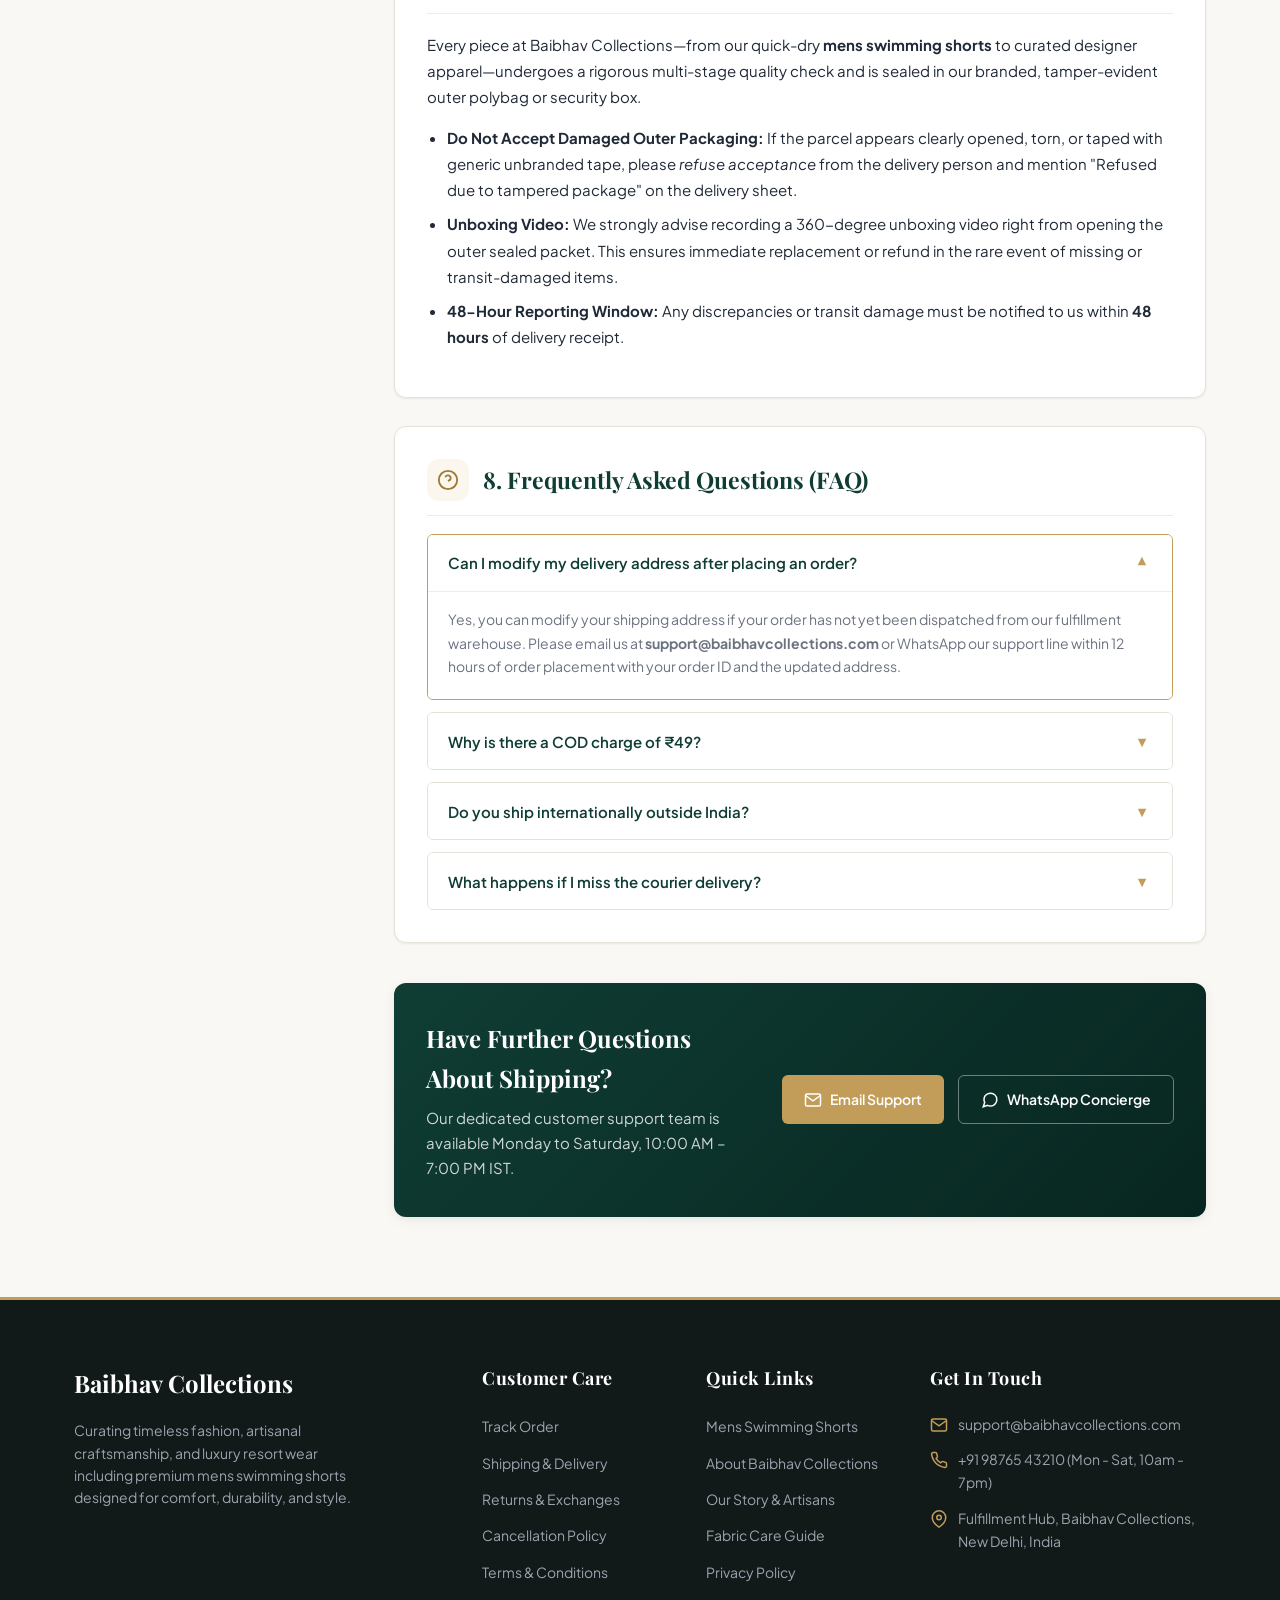
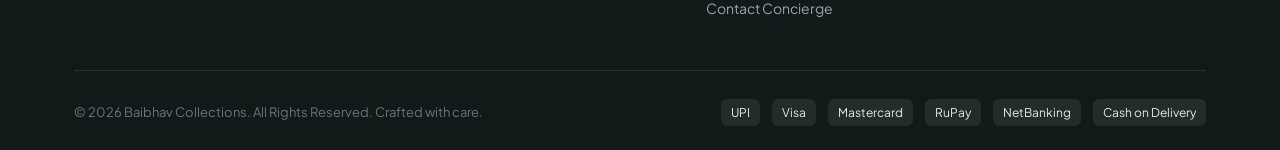
==== commit 1caccacc: "Add Best Collection section with model shirts and t-shirts linked from home menu" ====
--- a/index.html
+++ b/index.html
@@ -34,7 +34,7 @@
         <a href="#" class="nav-link">Home</a>
         <a href="#newArrivals" class="nav-link">New Arrivals</a>
         <a href="#newArrivals" class="nav-link">Denim Jeans</a>
-        <a href="#newArrivals" class="nav-link">Best Collection</a>
+        <a href="#bestCollection" class="nav-link">Best Collection</a>
         <a href="#newArrivals" class="nav-link">Best Sellers</a>
         <a href="#" class="nav-link active">Shipping Policy</a>
         <a href="#supportSection" class="nav-link">Contact Us</a>
@@ -251,6 +251,127 @@
               <span class="discount-pill">27% OFF</span>
             </div>
             <p class="prepaid-saving-tag">⚡ Extra 5% off on Prepaid: <strong>₹2,279</strong></p>
+          </div>
+        </div>
+      </div>
+    </div>
+  </section>
+
+  <!-- Best Collection Showcase Section (Shirts & T-Shirts) -->
+  <section id="bestCollection" class="best-collection-section">
+    <div class="container">
+      <div class="section-header-center">
+        <span class="subheading-badge">Signature Edit</span>
+        <h2>Best Collection &bull; Luxury Shirts &amp; T-Shirts</h2>
+        <p class="section-desc">Tailored from pure breathable Italian linen and heavyweight Supima cotton. Designed for timeless elegance, refined silhouettes, and enduring comfort.</p>
+      </div>
+
+      <div class="category-tabs-row">
+        <button class="category-tab-btn active" type="button">All Tops</button>
+        <button class="category-tab-btn" type="button">Pure Linen Shirts</button>
+        <button class="category-tab-btn" type="button">Supima Cotton Tees</button>
+        <button class="category-tab-btn" type="button">Resort Cuban Shirts</button>
+        <button class="category-tab-btn" type="button">Knit Polos</button>
+      </div>
+
+      <div class="products-grid">
+        <!-- Product 1 -->
+        <div class="product-card">
+          <div class="product-img-box">
+            <span class="product-tag badge-bestseller">Best Seller</span>
+            <img src="images/model-linen-shirt.jpg" alt="Model wearing Artisanal Pure Italian Linen Shirt" class="img-primary" loading="lazy">
+            <div class="model-size-badge">Model: 6'1" &bull; Size L</div>
+            <div class="product-overlay">
+              <button class="btn-quick-add" onclick="handleAddToCart('Artisanal Pure Italian Linen Shirt')">Add to Cart</button>
+            </div>
+          </div>
+          <div class="product-details">
+            <span class="product-category">Luxury Shirts &bull; Pure Linen</span>
+            <h3 class="product-title">Artisanal Pure Italian Linen Shirt</h3>
+            <div class="product-meta-specs">
+               <span>100% French Flax</span> &bull; <span>Mother-of-Pearl Buttons</span> &bull; <span>Relaxed Drape</span>
+            </div>
+            <div class="product-price-row">
+              <span class="current-price">₹2,799</span>
+              <span class="mrp-price">₹3,999</span>
+              <span class="discount-pill">30% OFF</span>
+            </div>
+            <p class="prepaid-saving-tag">⚡ Extra 5% off on Prepaid: <strong>₹2,659</strong></p>
+          </div>
+        </div>
+
+        <!-- Product 2 -->
+        <div class="product-card">
+          <div class="product-img-box">
+            <span class="product-tag badge-trending">Trending</span>
+            <img src="images/model-crew-tee.jpg" alt="Model wearing Supima Heavyweight Crewneck T-Shirt" class="img-primary" loading="lazy">
+            <div class="model-size-badge">Model: 6'0" &bull; Size M</div>
+            <div class="product-overlay">
+              <button class="btn-quick-add" onclick="handleAddToCart('Supima Heavyweight Crewneck T-Shirt')">Add to Cart</button>
+            </div>
+          </div>
+          <div class="product-details">
+            <span class="product-category">Premium T-Shirts &bull; Supima Cotton</span>
+            <h3 class="product-title">Supima Heavyweight Crewneck T-Shirt</h3>
+            <div class="product-meta-specs">
+               <span>240 GSM Combed Cotton</span> &bull; <span>Anti-Pilling</span> &bull; <span>Pre-Shrunk Fit</span>
+            </div>
+            <div class="product-price-row">
+              <span class="current-price">₹1,499</span>
+              <span class="mrp-price">₹1,999</span>
+              <span class="discount-pill">25% OFF</span>
+            </div>
+            <p class="prepaid-saving-tag">⚡ Extra 5% off on Prepaid: <strong>₹1,424</strong></p>
+          </div>
+        </div>
+
+        <!-- Product 3 -->
+        <div class="product-card">
+          <div class="product-img-box">
+            <span class="product-tag badge-limited">Summer Essential</span>
+            <img src="images/model-resort-shirt.jpg" alt="Model wearing Riviera Resort Camp Collar Cuban Shirt" class="img-primary" loading="lazy">
+            <div class="model-size-badge">Model: 6'2" &bull; Size L</div>
+            <div class="product-overlay">
+              <button class="btn-quick-add" onclick="handleAddToCart('Riviera Resort Camp Collar Cuban Shirt')">Add to Cart</button>
+            </div>
+          </div>
+          <div class="product-details">
+            <span class="product-category">Resort Wear &bull; Cuban Collar</span>
+            <h3 class="product-title">Riviera Resort Camp Collar Cuban Shirt</h3>
+            <div class="product-meta-specs">
+               <span>Airflow Tencel Blend</span> &bull; <span>Retro Stripes</span> &bull; <span>Chest Pocket</span>
+            </div>
+            <div class="product-price-row">
+              <span class="current-price">₹2,499</span>
+              <span class="mrp-price">₹3,299</span>
+              <span class="discount-pill">24% OFF</span>
+            </div>
+            <p class="prepaid-saving-tag">⚡ Extra 5% off on Prepaid: <strong>₹2,374</strong></p>
+          </div>
+        </div>
+
+        <!-- Product 4 -->
+        <div class="product-card">
+          <div class="product-img-box">
+            <span class="product-tag badge-new">New Arrival</span>
+            <img src="images/model-knit-polo.jpg" alt="Model wearing Artisan Textured Waffle Knit Polo" class="img-primary" loading="lazy">
+            <div class="model-size-badge">Model: 6'1" &bull; Size M</div>
+            <div class="product-overlay">
+              <button class="btn-quick-add" onclick="handleAddToCart('Artisan Textured Waffle Knit Polo')">Add to Cart</button>
+            </div>
+          </div>
+          <div class="product-details">
+            <span class="product-category">Luxury Knits &bull; Polo Tee</span>
+            <h3 class="product-title">Artisan Textured Waffle Knit Polo</h3>
+            <div class="product-meta-specs">
+               <span>Micro-Waffle Weave</span> &bull; <span>Ribbed Collar</span> &bull; <span>Tailored Fit</span>
+            </div>
+            <div class="product-price-row">
+              <span class="current-price">₹1,899</span>
+              <span class="mrp-price">₹2,599</span>
+              <span class="discount-pill">27% OFF</span>
+            </div>
+            <p class="prepaid-saving-tag">⚡ Extra 5% off on Prepaid: <strong>₹1,804</strong></p>
           </div>
         </div>
       </div>
--- a/css/style.css
+++ b/css/style.css
@@ -1439,3 +1439,38 @@
     grid-template-columns: 1fr;
   }
 }
+
+/* Best Collection Section */
+.best-collection-section {
+  padding: 68px 0 60px;
+  background: var(--color-bg-subtle);
+  border-bottom: 1px solid var(--color-border);
+}
+
+.category-tabs-row {
+  display: flex;
+  justify-content: center;
+  gap: 10px;
+  margin-bottom: 36px;
+  flex-wrap: wrap;
+}
+
+.category-tab-btn {
+  background: #ffffff;
+  border: 1px solid var(--color-border);
+  color: var(--color-text-main);
+  padding: 8px 20px;
+  border-radius: var(--radius-full);
+  font-size: 0.8125rem;
+  font-weight: 600;
+  cursor: pointer;
+  transition: all var(--transition-fast);
+}
+
+.category-tab-btn:hover,
+.category-tab-btn.active {
+  background: var(--color-primary);
+  color: #ffffff;
+  border-color: var(--color-primary);
+}
+
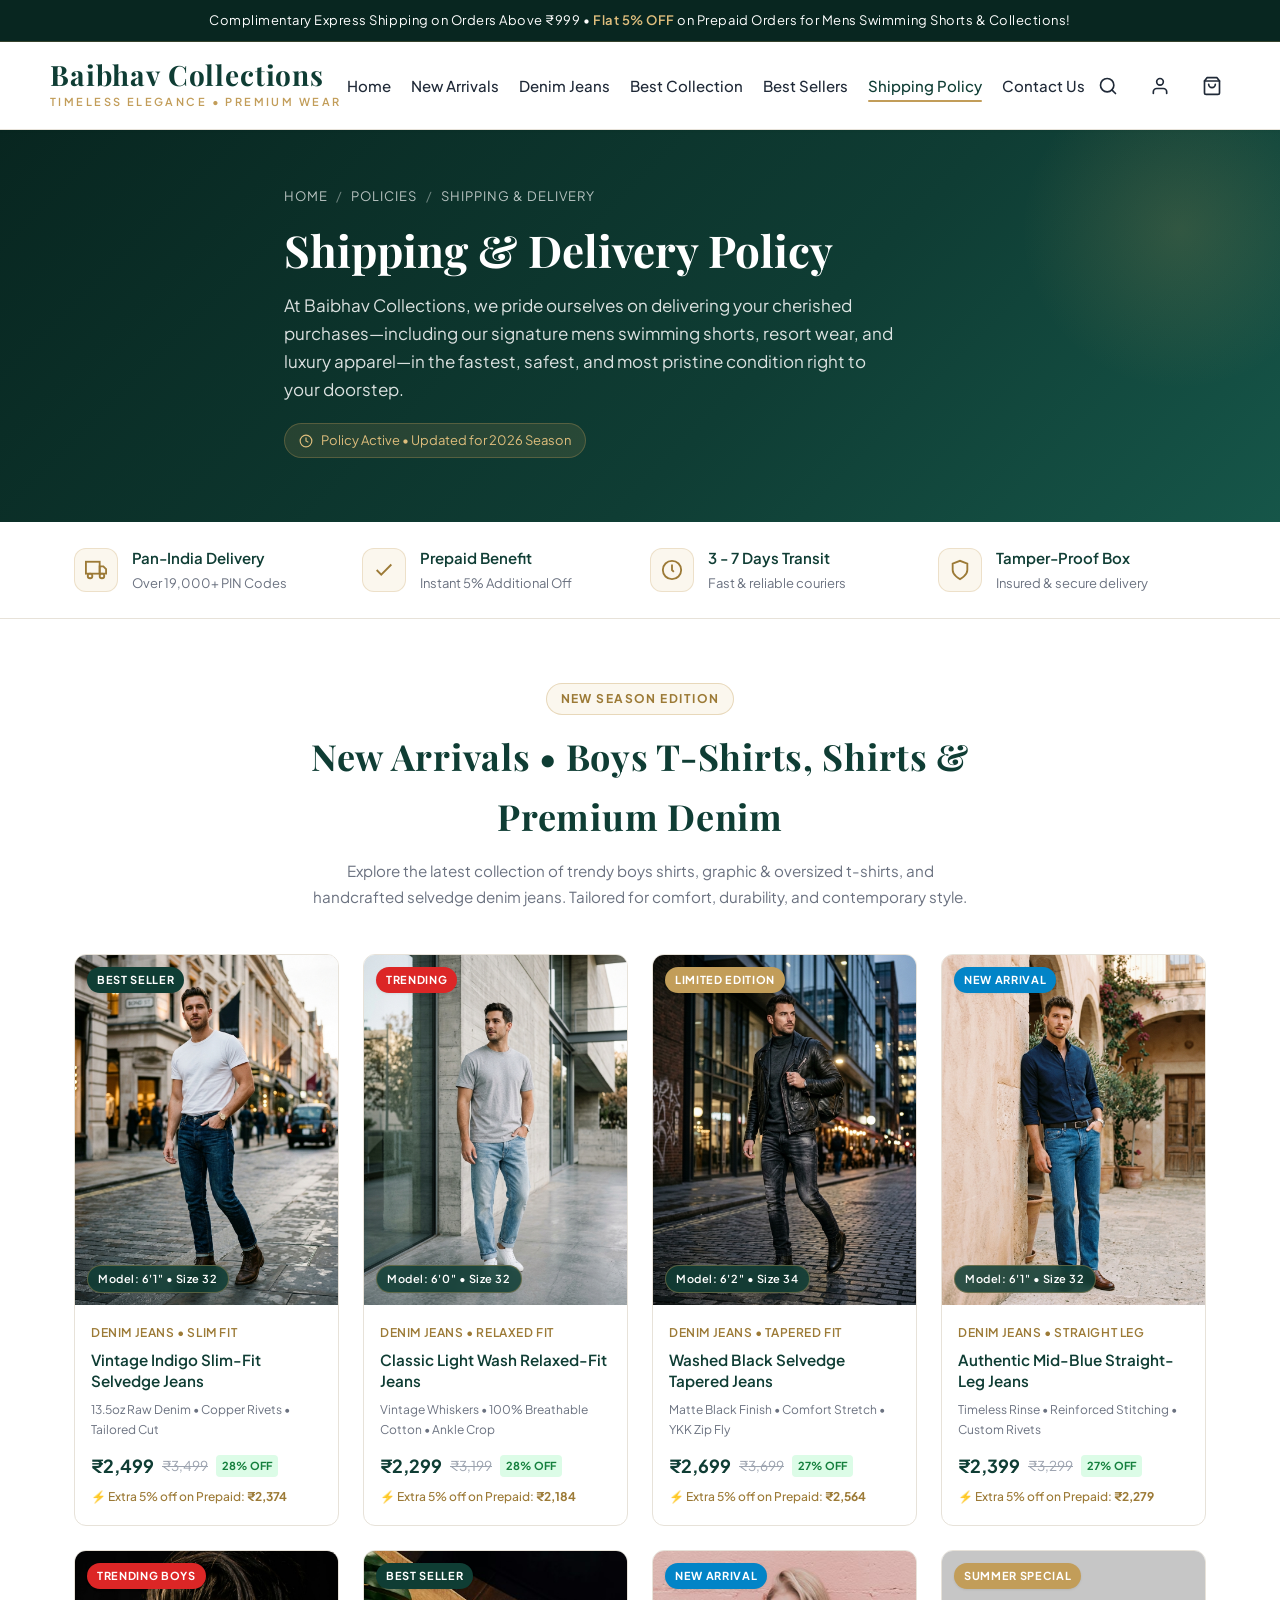
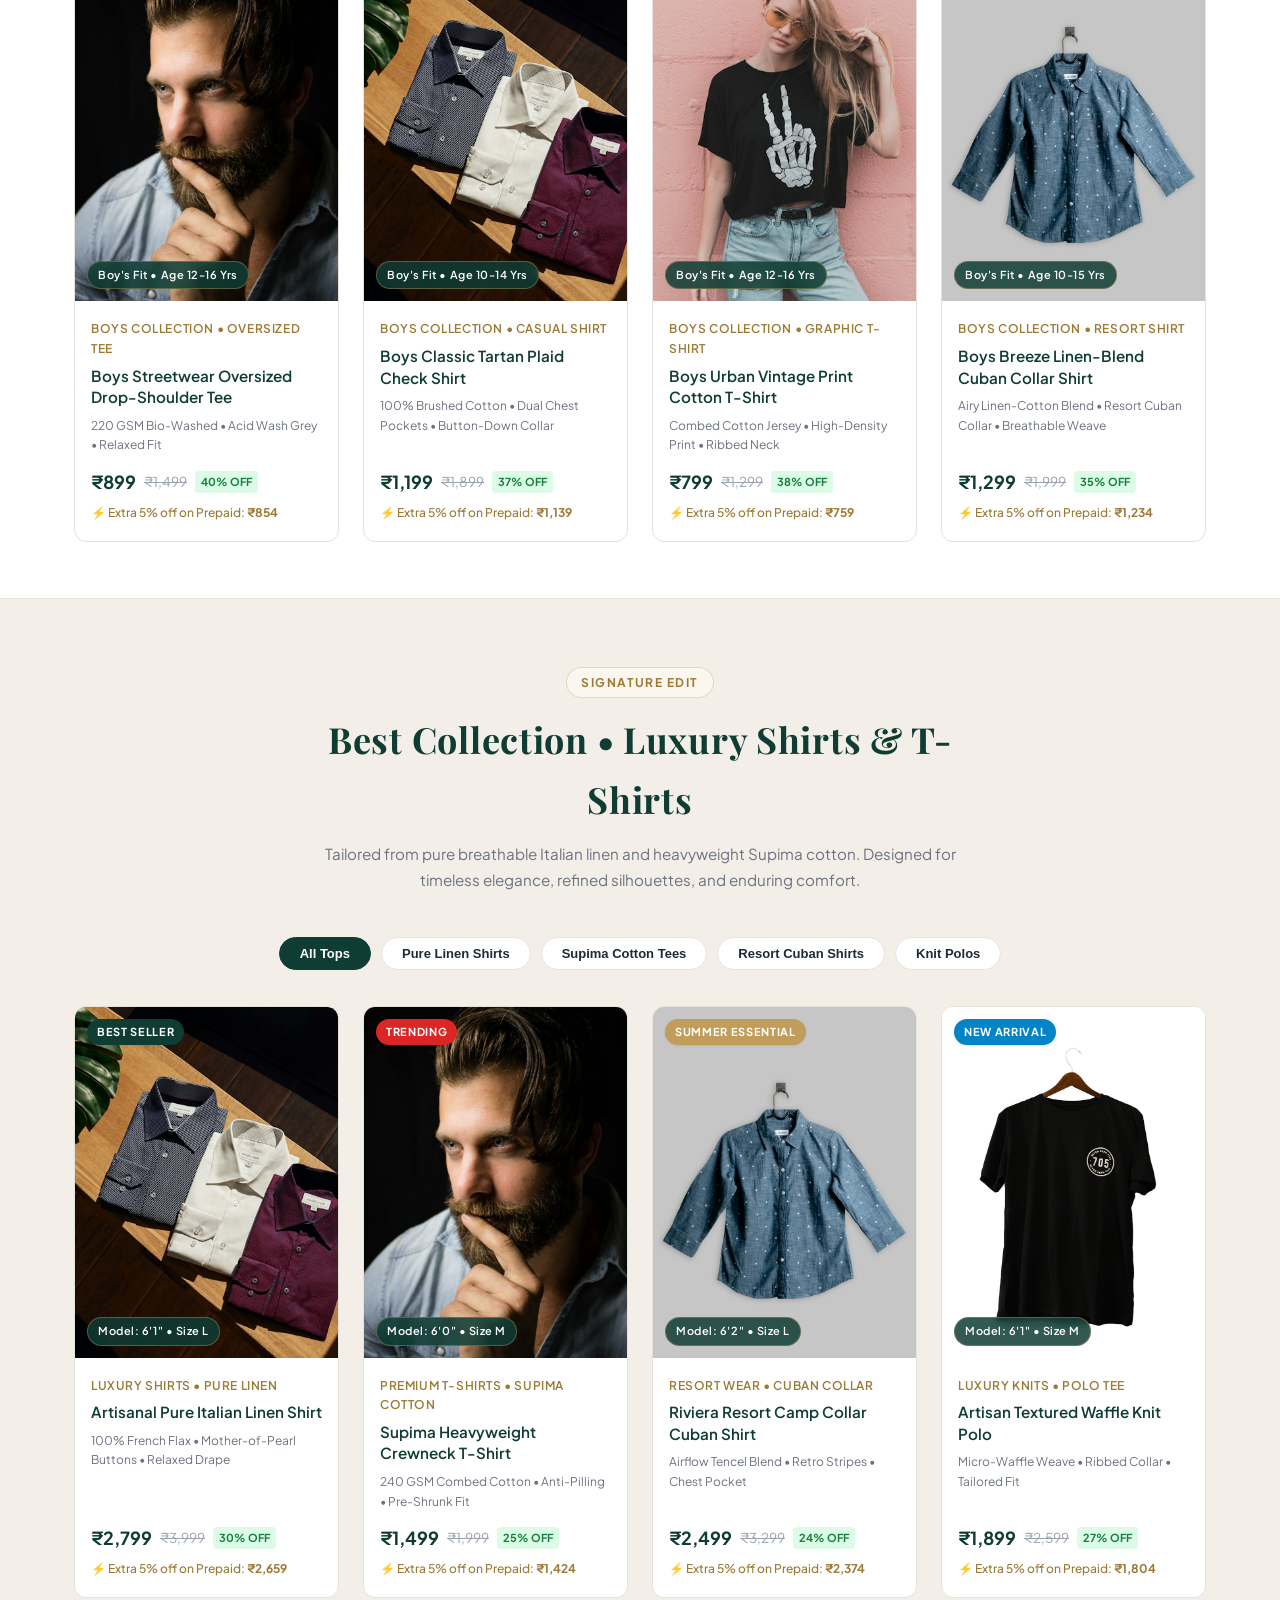
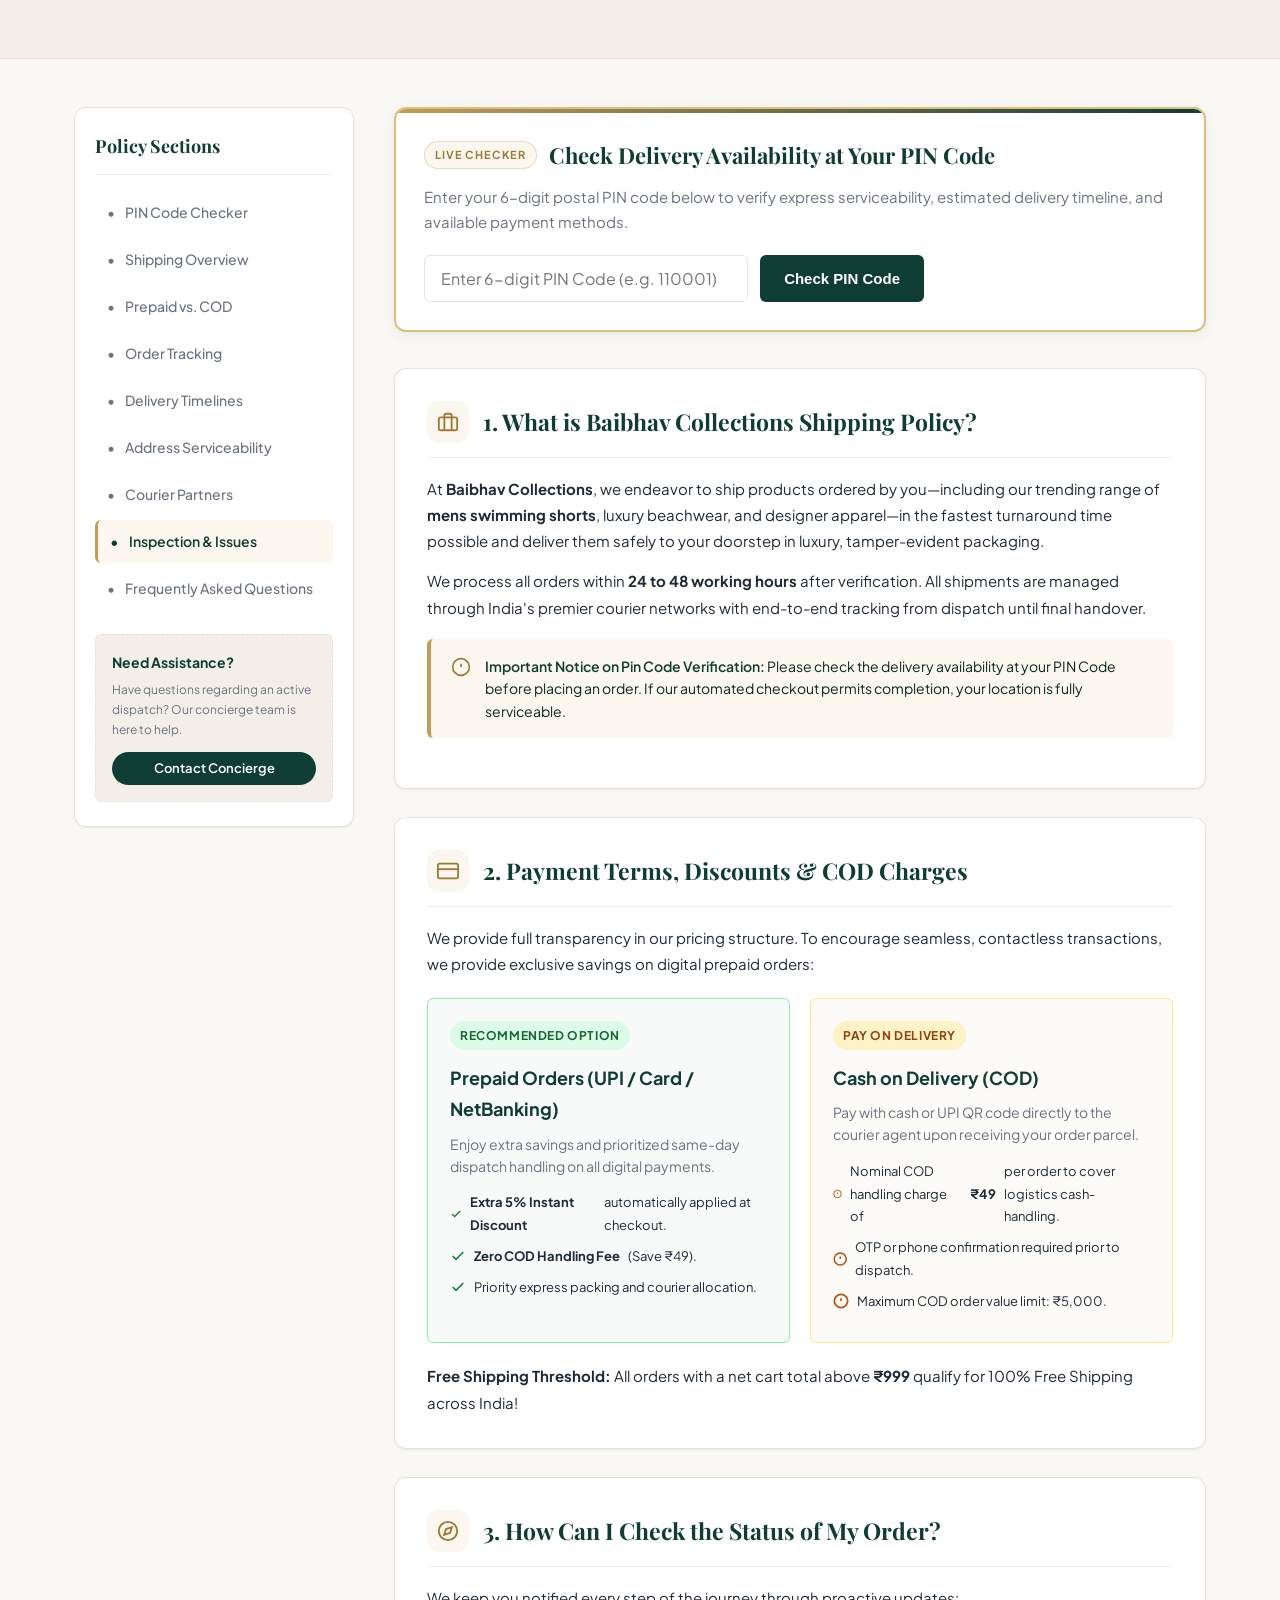
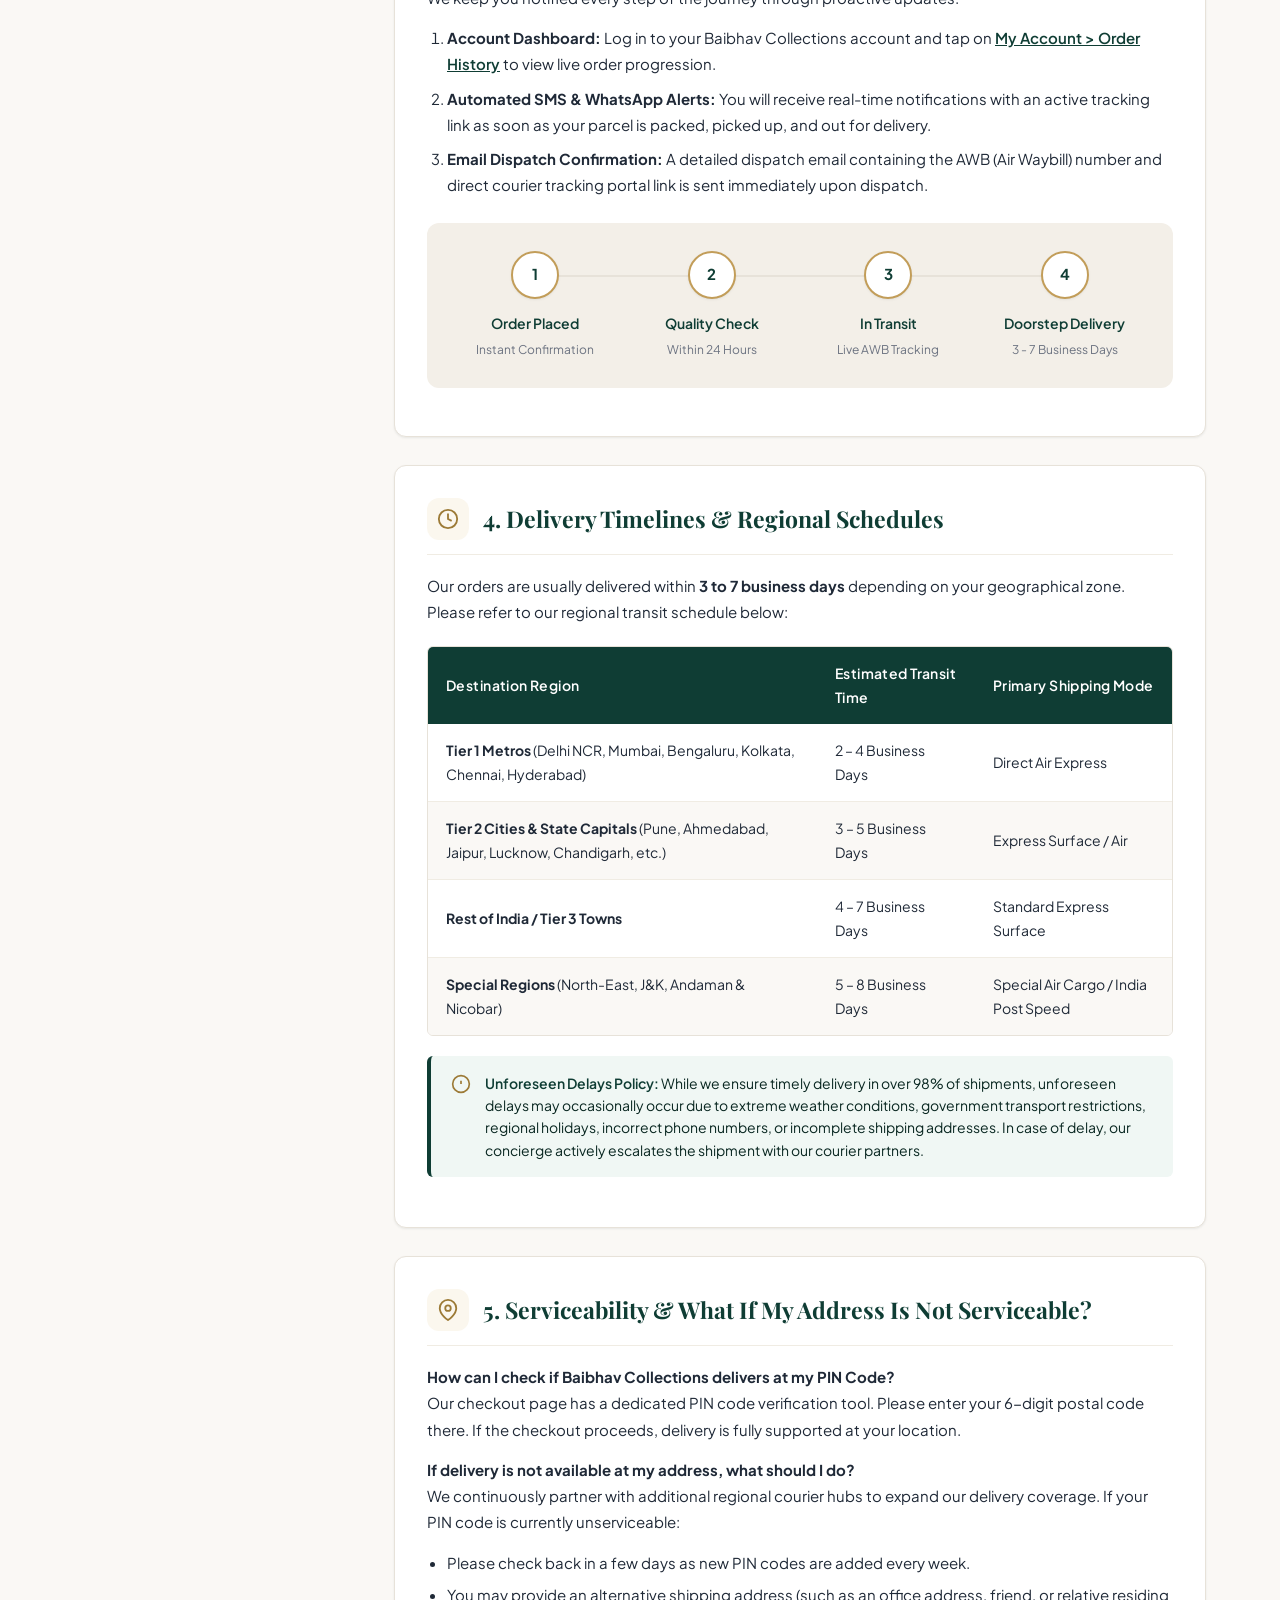
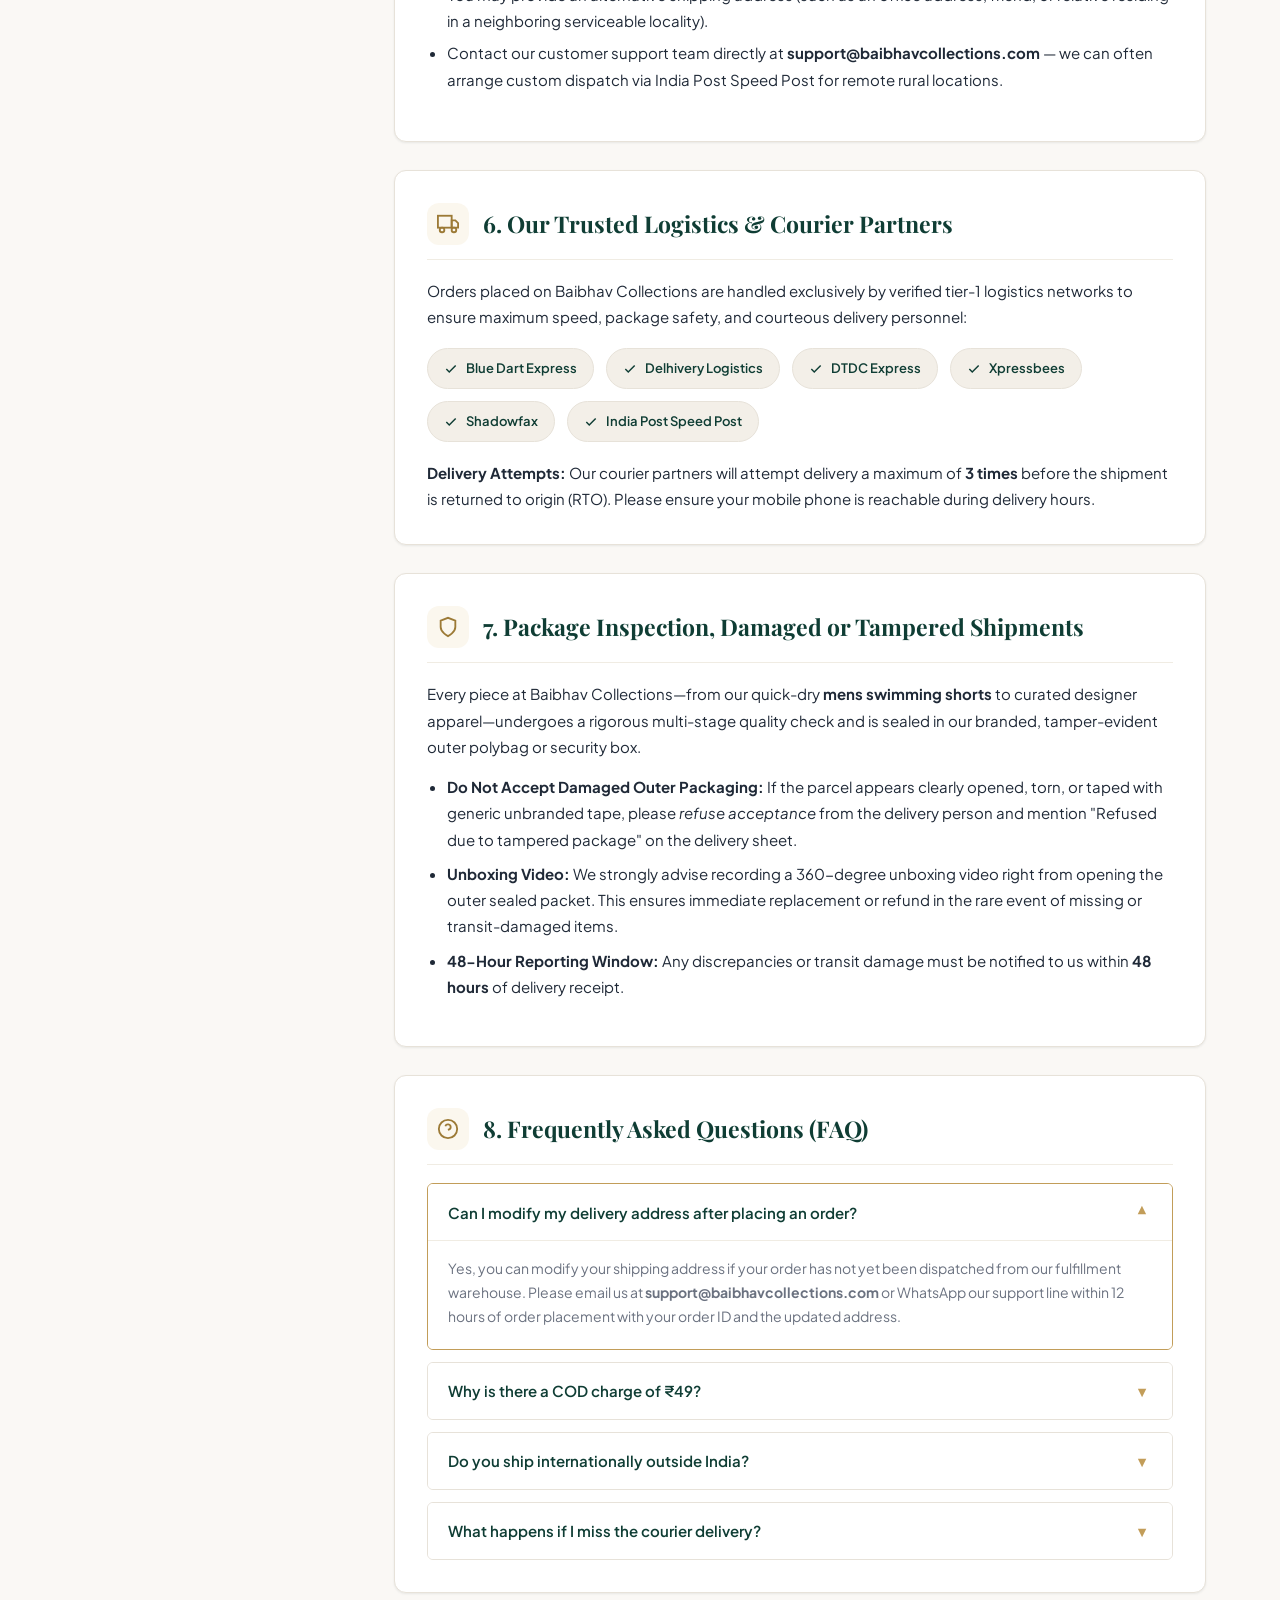
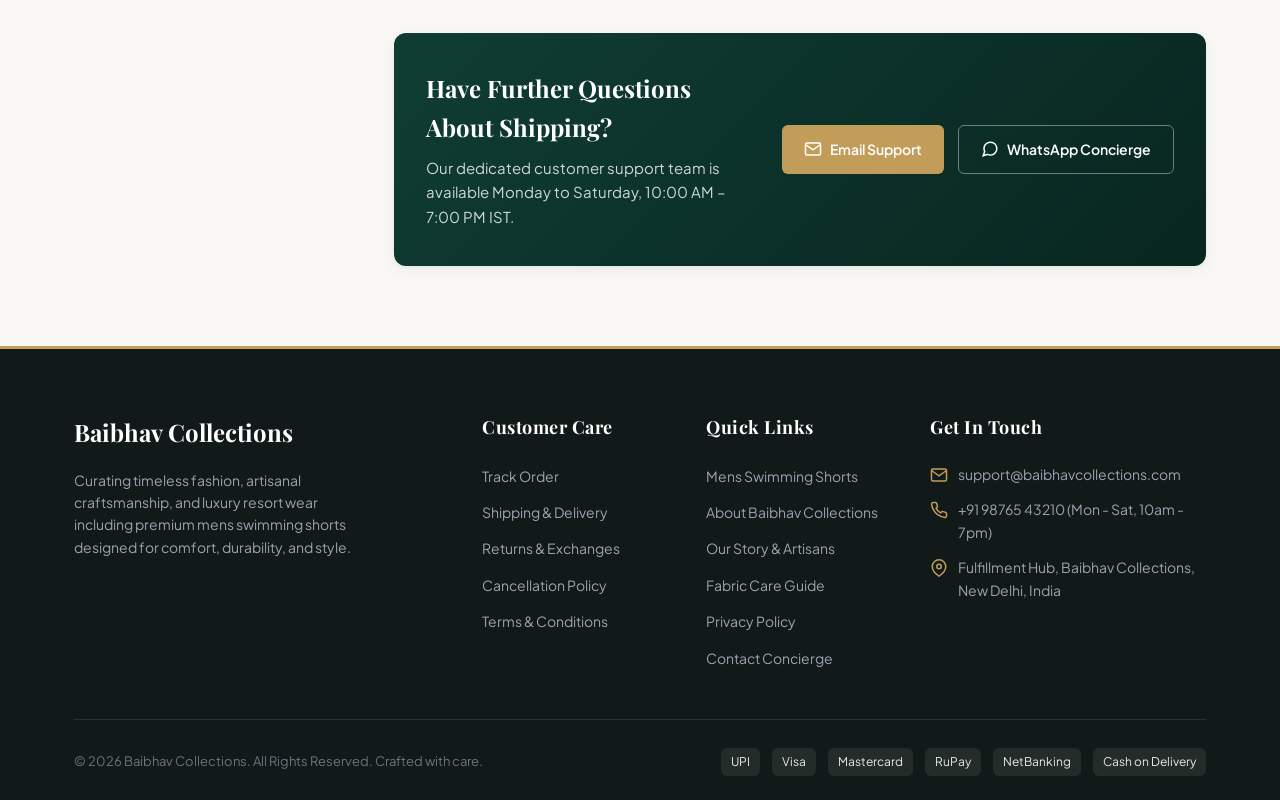
==== commit 7dcea985: "Add boys t-shirts and shirts with model images to New Arrivals menu section" ====
--- a/index.html
+++ b/index.html
@@ -148,8 +148,8 @@
     <div class="container">
       <div class="section-header-center">
         <span class="subheading-badge">New Season Edition</span>
-        <h2>New Arrivals &bull; Premium Denim Jeans</h2>
-        <p class="section-desc">Discover our handcrafted denim jeans tailored from premium selvedge cotton, authentic artisanal washes, and modern cuts. Engineered for effortless style, comfortable stretch, and all-day wear.</p>
+        <h2>New Arrivals &bull; Boys T-Shirts, Shirts &amp; Premium Denim</h2>
+        <p class="section-desc">Explore the latest collection of trendy boys shirts, graphic &amp; oversized t-shirts, and handcrafted selvedge denim jeans. Tailored for comfort, durability, and contemporary style.</p>
       </div>
 
       <div class="products-grid">
@@ -251,6 +251,106 @@
               <span class="discount-pill">27% OFF</span>
             </div>
             <p class="prepaid-saving-tag">⚡ Extra 5% off on Prepaid: <strong>₹2,279</strong></p>
+          </div>
+        </div>
+
+        <!-- Product 5: Boys Oversized Drop-Shoulder Tee -->
+        <div class="product-card">
+          <div class="product-img-box">
+            <span class="product-tag badge-trending">Trending Boys</span>
+            <img src="images/boy-oversized-tee.jpg" alt="Model wearing Boys Streetwear Oversized Drop-Shoulder Tee" class="img-primary" loading="lazy">
+            <div class="model-size-badge">Boy's Fit &bull; Age 12-16 Yrs</div>
+            <div class="product-overlay">
+              <button class="btn-quick-add" onclick="handleAddToCart('Boys Streetwear Oversized Drop-Shoulder Tee')">Add to Cart</button>
+            </div>
+          </div>
+          <div class="product-details">
+            <span class="product-category">Boys Collection &bull; Oversized Tee</span>
+            <h3 class="product-title">Boys Streetwear Oversized Drop-Shoulder Tee</h3>
+            <div class="product-meta-specs">
+              <span>220 GSM Bio-Washed</span> &bull; <span>Acid Wash Grey</span> &bull; <span>Relaxed Fit</span>
+            </div>
+            <div class="product-price-row">
+              <span class="current-price">₹899</span>
+              <span class="mrp-price">₹1,499</span>
+              <span class="discount-pill">40% OFF</span>
+            </div>
+            <p class="prepaid-saving-tag">⚡ Extra 5% off on Prepaid: <strong>₹854</strong></p>
+          </div>
+        </div>
+
+        <!-- Product 6: Boys Casual Checkered Flannel Shirt -->
+        <div class="product-card">
+          <div class="product-img-box">
+            <span class="product-tag badge-bestseller">Best Seller</span>
+            <img src="images/boy-check-shirt.jpg" alt="Model wearing Boys Classic Tartan Plaid Check Shirt" class="img-primary" loading="lazy">
+            <div class="model-size-badge">Boy's Fit &bull; Age 10-14 Yrs</div>
+            <div class="product-overlay">
+              <button class="btn-quick-add" onclick="handleAddToCart('Boys Classic Tartan Plaid Check Shirt')">Add to Cart</button>
+            </div>
+          </div>
+          <div class="product-details">
+            <span class="product-category">Boys Collection &bull; Casual Shirt</span>
+            <h3 class="product-title">Boys Classic Tartan Plaid Check Shirt</h3>
+            <div class="product-meta-specs">
+              <span>100% Brushed Cotton</span> &bull; <span>Dual Chest Pockets</span> &bull; <span>Button-Down Collar</span>
+            </div>
+            <div class="product-price-row">
+              <span class="current-price">₹1,199</span>
+              <span class="mrp-price">₹1,899</span>
+              <span class="discount-pill">37% OFF</span>
+            </div>
+            <p class="prepaid-saving-tag">⚡ Extra 5% off on Prepaid: <strong>₹1,139</strong></p>
+          </div>
+        </div>
+
+        <!-- Product 7: Boys Urban Graphic Cotton T-Shirt -->
+        <div class="product-card">
+          <div class="product-img-box">
+            <span class="product-tag badge-new">New Arrival</span>
+            <img src="images/boy-graphic-tee.jpg" alt="Model wearing Boys Urban Vintage Print Cotton T-Shirt" class="img-primary" loading="lazy">
+            <div class="model-size-badge">Boy's Fit &bull; Age 12-16 Yrs</div>
+            <div class="product-overlay">
+              <button class="btn-quick-add" onclick="handleAddToCart('Boys Urban Vintage Print Cotton T-Shirt')">Add to Cart</button>
+            </div>
+          </div>
+          <div class="product-details">
+            <span class="product-category">Boys Collection &bull; Graphic T-Shirt</span>
+            <h3 class="product-title">Boys Urban Vintage Print Cotton T-Shirt</h3>
+            <div class="product-meta-specs">
+              <span>Combed Cotton Jersey</span> &bull; <span>High-Density Print</span> &bull; <span>Ribbed Neck</span>
+            </div>
+            <div class="product-price-row">
+              <span class="current-price">₹799</span>
+              <span class="mrp-price">₹1,299</span>
+              <span class="discount-pill">38% OFF</span>
+            </div>
+            <p class="prepaid-saving-tag">⚡ Extra 5% off on Prepaid: <strong>₹759</strong></p>
+          </div>
+        </div>
+
+        <!-- Product 8: Boys Resort Camp-Collar Striped Linen Shirt -->
+        <div class="product-card">
+          <div class="product-img-box">
+            <span class="product-tag badge-limited">Summer Special</span>
+            <img src="images/boy-linen-shirt.jpg" alt="Model wearing Boys Breeze Linen-Blend Cuban Collar Shirt" class="img-primary" loading="lazy">
+            <div class="model-size-badge">Boy's Fit &bull; Age 10-15 Yrs</div>
+            <div class="product-overlay">
+              <button class="btn-quick-add" onclick="handleAddToCart('Boys Breeze Linen-Blend Cuban Collar Shirt')">Add to Cart</button>
+            </div>
+          </div>
+          <div class="product-details">
+            <span class="product-category">Boys Collection &bull; Resort Shirt</span>
+            <h3 class="product-title">Boys Breeze Linen-Blend Cuban Collar Shirt</h3>
+            <div class="product-meta-specs">
+              <span>Airy Linen-Cotton Blend</span> &bull; <span>Resort Cuban Collar</span> &bull; <span>Breathable Weave</span>
+            </div>
+            <div class="product-price-row">
+              <span class="current-price">₹1,299</span>
+              <span class="mrp-price">₹1,999</span>
+              <span class="discount-pill">35% OFF</span>
+            </div>
+            <p class="prepaid-saving-tag">⚡ Extra 5% off on Prepaid: <strong>₹1,234</strong></p>
           </div>
         </div>
       </div>
